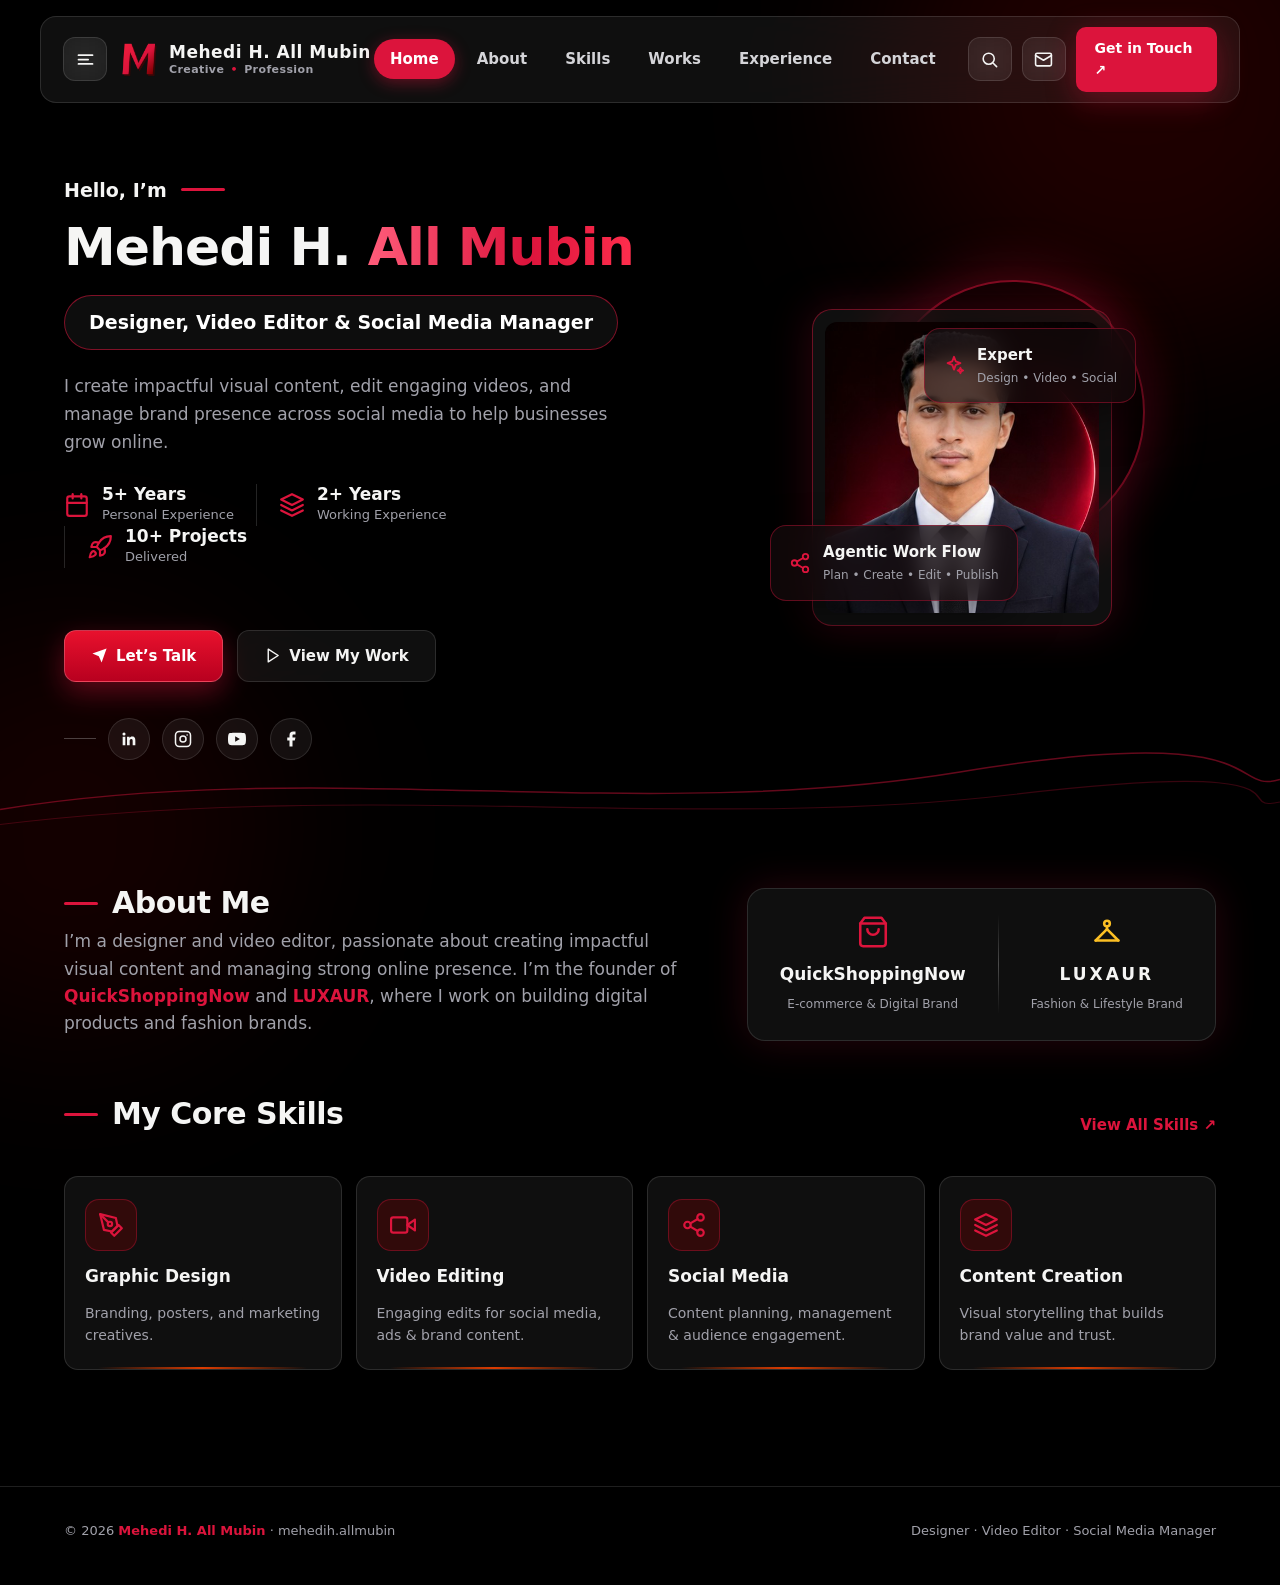
==== 01. index.html @ 3ed4ed06 "Admin dashboard Option A (liquid glass): sidebar, real stats, donut, quick actions, manage cards, ac" ====
<!DOCTYPE html>
<!-- 01. index.html - Mehedi H. All Mubin personal website: page structure.
     Styles: 02. styles.css | Reviews logic: 03. reviews.js | Social links: 05. social.js | Header: 06. header.js | Community links: 13. community.js | Brands: 14. brands.js | Blog: 15. blog.js | Texts: 16. texts.js | Docs: 04. README.md -->
<html lang="en">
<head>
<meta charset="UTF-8">
<meta name="viewport" content="width=device-width, initial-scale=1.0">
<title>Mehedi H. All Mubin — Designer, Video Editor &amp; Social Media Manager</title>
<meta name="description" content="Mehedi H. All Mubin — designer, video editor and social media manager. Founder of QuickShoppingNow and LUXAUR. Portfolio at the bottom of this page.">
<link rel="icon" type="image/png" href="m-logo.png">
<link rel="stylesheet" href="02. styles.css">
</head>
<body>
<div class="glow glow-a"></div>
<div class="glow glow-b"></div>
<!-- Header: hamburger menu, brand, search, mail, Get in Touch -->
<header>
  <div class="wrap head">
    <div class="head-left">
      <button id="menu-btn" class="icon-btn menu-btn" type="button" aria-label="Open menu" aria-expanded="false" aria-controls="nav-drawer"><svg class="menu-ic" width="21" height="21" viewBox="0 0 24 24" fill="none" stroke="currentColor" stroke-width="2" stroke-linecap="round" aria-hidden="true"><line x1="4" y1="7" x2="20" y2="7"/><line x1="4" y1="12" x2="15" y2="12"/><line x1="4" y1="17" x2="20" y2="17"/></svg><svg class="close-ic" width="21" height="21" viewBox="0 0 24 24" fill="none" stroke="currentColor" stroke-width="2" stroke-linecap="round" aria-hidden="true"><line x1="18" y1="6" x2="6" y2="18"/><line x1="6" y1="6" x2="18" y2="18"/></svg></button>
      <a class="brand" href="index.html"><img class="mark" src="m-logo.png" alt="M"><span class="brand-text"><span class="brand-name">Mehedi H. All Mubin</span><span class="brand-sub">Creative <i>&bull;</i> Profession</span></span></a>
    </div>
    <nav class="links" aria-label="Sections">
      <a href="index.html" class="active">Home</a>
      <a href="#about">About</a>
      <a href="#skills">Skills</a>
      <a href="portfolio.html">Works</a>
      <a href="work.html">Experience</a>
      <a href="contact.html">Contact</a>
    </nav>
    <div class="head-right">
      <button id="search-btn" class="icon-btn" type="button" aria-label="Search this site"><svg width="19" height="19" viewBox="0 0 24 24" fill="none" stroke="currentColor" stroke-width="2" stroke-linecap="round" stroke-linejoin="round" aria-hidden="true"><circle cx="11" cy="11" r="7"/><path d="M21 21l-4.3-4.3"/></svg></button>
      <a class="icon-btn" href="mailto:mehedih.allmubin@gmail.com" aria-label="Email me"><svg width="19" height="19" viewBox="0 0 24 24" fill="none" stroke="currentColor" stroke-width="2" stroke-linecap="round" stroke-linejoin="round" aria-hidden="true"><rect x="2" y="4" width="20" height="16" rx="2"/><path d="M22 7l-10 6L2 7"/></svg></a>
      <a class="btn btn-solid btn-sm" href="contact.html">Get in Touch &#8599;</a>
    </div>
  </div>
</header>
<!-- Navigation drawer (opens from the hamburger) -->
<div id="drawer-backdrop" class="drawer-backdrop" aria-hidden="true"></div>
<aside id="nav-drawer" class="drawer" aria-label="Site navigation" aria-hidden="true">
  <div class="drawer-head">
    <span class="drawer-title"><img class="mark" src="m-logo.png" alt="M">Menu</span>
    <button id="drawer-close" class="icon-btn" type="button" aria-label="Close menu">&times;</button>
  </div>
  <nav class="drawer-nav" aria-label="Pages">
    <a href="index.html"><span class="num">01</span>Home</a>
    <a href="work.html"><span class="num">02</span>Work</a>
    <a href="portfolio.html"><span class="num">03</span>Portfolio</a>
    <a href="reviews.html"><span class="num">04</span>Reviews</a>
    <a href="contact.html"><span class="num">05</span>Contact</a>
    <a href="blog.html"><span class="num">06</span>Blog</a>
  </nav>
  <div class="drawer-foot">
    <span>Write to me</span>
    <a href="mailto:mehedih.allmubin@gmail.com">mehedih.allmubin@gmail.com</a>
  </div>
</aside>
<!-- Search overlay (searches this site's own content) -->
<div id="search-overlay" class="search-overlay" aria-hidden="true">
  <div class="search-box" role="dialog" aria-modal="true" aria-label="Search this site">
    <div class="search-row">
      <svg width="19" height="19" viewBox="0 0 24 24" fill="none" stroke="currentColor" stroke-width="2" stroke-linecap="round" stroke-linejoin="round" aria-hidden="true"><circle cx="11" cy="11" r="7"/><path d="M21 21l-4.3-4.3"/></svg>
      <input id="search-input" type="search" placeholder="Search sections, services, projects…" aria-label="Search this site" autocomplete="off">
      <button id="search-close" class="icon-btn" type="button" aria-label="Close search">&times;</button>
    </div>
    <div id="search-results" class="search-results" role="listbox" aria-label="Search results"></div>
  </div>
</div>

<main id="top">
<!-- Hero: introduction, portrait, stats -->
  <div class="hero">
    <div class="wrap">
      <div class="hero-grid">
        <div class="hero-copy">
          <p class="greet"><span data-text-key="hero-eyebrow">Hello, I&rsquo;m</span><i class="greet-dash" aria-hidden="true"></i></p>
          <h1>Mehedi H. <span class="name-red">All Mubin</span></h1>
          <p class="role-ribbon"><span data-text-key="hero-roles">Designer, Video Editor &amp; Social Media Manager</span></p>
          <p class="hero-desc" data-text-key="hero-desc">I create impactful visual content, edit engaging videos, and manage brand presence across social media to help businesses grow online.</p>
          <div class="hero-stats">
            <div class="hero-stat"><svg width="26" height="26" viewBox="0 0 24 24" fill="none" stroke="currentColor" stroke-width="2" stroke-linecap="round" stroke-linejoin="round" aria-hidden="true"><rect x="3" y="4" width="18" height="18" rx="2"/><line x1="16" y1="2" x2="16" y2="6"/><line x1="8" y1="2" x2="8" y2="6"/><line x1="3" y1="10" x2="21" y2="10"/></svg><div><b>5+ Years</b><span>Personal Experience</span></div></div>
            <div class="hero-stat"><svg width="26" height="26" viewBox="0 0 24 24" fill="none" stroke="currentColor" stroke-width="2" stroke-linecap="round" stroke-linejoin="round" aria-hidden="true"><polygon points="12 2 2 7 12 12 22 7 12 2"/><polyline points="2 17 12 22 22 17"/><polyline points="2 12 12 17 22 12"/></svg><div><b>2+ Years</b><span>Working Experience</span></div></div>
            <div class="hero-stat"><svg width="26" height="26" viewBox="0 0 24 24" fill="none" stroke="currentColor" stroke-width="2" stroke-linecap="round" stroke-linejoin="round" aria-hidden="true"><path d="M4.5 16.5c-1.5 1.26-2 5-2 5s3.74-.5 5-2c.71-.84.7-2.13-.09-2.91a2.18 2.18 0 0 0-2.91-.09z"/><path d="M12 15l-3-3a22 22 0 0 1 2-3.95A12.88 12.88 0 0 1 22 2c0 2.72-.78 7.5-6 11a22.35 22.35 0 0 1-4 2z"/><path d="M9 12H4s.55-3.03 2-4c1.62-1.08 5 0 5 0"/><path d="M12 15v5s3.03-.55 4-2c1.08-1.62 0-5 0-5"/></svg><div><b>10+ Projects</b><span>Delivered</span></div></div>
          </div>
          <div class="cta-row">
            <a class="btn btn-red" href="contact.html"><svg width="17" height="17" viewBox="0 0 24 24" fill="currentColor" aria-hidden="true"><path d="M22 2 11 13"/><path d="M22 2 15 22l-4-9-9-4z"/></svg>Let&rsquo;s Talk</a>
            <a class="btn btn-glass" href="portfolio.html"><svg width="17" height="17" viewBox="0 0 24 24" fill="none" stroke="currentColor" stroke-width="2" stroke-linecap="round" stroke-linejoin="round" aria-hidden="true"><polygon points="6 3 20 12 6 21 6 3"/></svg>View My Work</a>
          </div>
          <div class="hero-social">
            <span class="hero-social-div" aria-hidden="true"></span>
            <a href="https://www.linkedin.com" aria-label="LinkedIn"><svg viewBox="0 0 24 24" fill="currentColor" aria-hidden="true"><path d="M20.45 20.45h-3.55v-5.57c0-1.33-.03-3.04-1.85-3.04-1.85 0-2.14 1.45-2.14 2.94v5.67H9.36V9h3.41v1.56h.05c.47-.9 1.63-1.85 3.36-1.85 3.6 0 4.27 2.37 4.27 5.46v6.28zM5.34 7.43a2.06 2.06 0 1 1 0-4.12 2.06 2.06 0 0 1 0 4.12zM7.12 20.45H3.56V9h3.56v11.45z"/></svg></a>
            <a href="https://www.instagram.com" aria-label="Instagram"><svg viewBox="0 0 24 24" fill="none" stroke="currentColor" stroke-width="2" stroke-linecap="round" stroke-linejoin="round" aria-hidden="true"><rect x="2" y="2" width="20" height="20" rx="5"/><circle cx="12" cy="12" r="4"/><line x1="17.5" y1="6.5" x2="17.51" y2="6.5"/></svg></a>
            <a href="https://www.youtube.com" aria-label="YouTube"><svg viewBox="0 0 24 24" fill="currentColor" aria-hidden="true"><path d="M23.5 6.19a3.02 3.02 0 0 0-2.12-2.14C19.5 3.55 12 3.55 12 3.55s-7.5 0-9.38.5A3.02 3.02 0 0 0 .5 6.19C0 8.07 0 12 0 12s0 3.93.5 5.81a3.02 3.02 0 0 0 2.12 2.14c1.88.5 9.38.5 9.38.5s7.5 0 9.38-.5a3.02 3.02 0 0 0 2.12-2.14C24 15.93 24 12 24 12s0-3.93-.5-5.81zM9.55 15.57V8.43L15.82 12l-6.27 3.57z"/></svg></a>
            <a href="https://www.facebook.com" aria-label="Facebook"><svg viewBox="0 0 24 24" fill="currentColor" aria-hidden="true"><path d="M18 2h-3a5 5 0 0 0-5 5v3H7v4h3v8h4v-8h3l1-4h-4V7a1 1 0 0 1 1-1h3z"/></svg></a>
          </div>
        </div>
        <div class="portrait-wrap">
          <span class="portrait-ring" aria-hidden="true"></span>
          <div class="portrait">
            <img src="mehedi-portrait.jpg" alt="Mehedi H. All Mubin" width="200" height="226">
          </div>
          <div class="float-card float-expert"><svg width="22" height="22" viewBox="0 0 24 24" fill="none" stroke="currentColor" stroke-width="2" stroke-linecap="round" stroke-linejoin="round" aria-hidden="true"><path d="M12 3l1.9 5.1L19 10l-5.1 1.9L12 17l-1.9-5.1L5 10l5.1-1.9L12 3z"/><path d="M19 15l.9 2.1L22 18l-2.1.9L19 21l-.9-2.1L16 18l2.1-.9L19 15z"/></svg><div><b>Expert</b><span>Design &bull; Video &bull; Social</span></div></div>
          <div class="float-card float-flow"><svg width="22" height="22" viewBox="0 0 24 24" fill="none" stroke="currentColor" stroke-width="2" stroke-linecap="round" stroke-linejoin="round" aria-hidden="true"><circle cx="18" cy="5" r="3"/><circle cx="6" cy="12" r="3"/><circle cx="18" cy="19" r="3"/><line x1="8.6" y1="13.5" x2="15.4" y2="17.5"/><line x1="15.4" y1="6.5" x2="8.6" y2="10.5"/></svg><div><b>Agentic Work Flow</b><span>Plan &bull; Create &bull; Edit &bull; Publish</span></div></div>
        </div>
      </div>
    </div>
    <svg class="hero-streaks" viewBox="0 0 1200 120" preserveAspectRatio="none" aria-hidden="true"><path d="M0 90 C 300 20, 600 110, 900 40 S 1150 70, 1200 50" fill="none" stroke="rgba(220,20,60,.45)" stroke-width="2"/><path d="M0 110 C 350 50, 650 120, 950 70 S 1150 95, 1200 80" fill="none" stroke="rgba(220,20,60,.25)" stroke-width="1.5"/></svg>
  </div>

<!-- About: introduction, brands, core skills -->
  <section id="about" aria-labelledby="about-h">
    <div class="wrap">
      <div class="about-grid">
        <div class="about-text">
          <h2 id="about-h"><i class="dash" aria-hidden="true"></i>About Me</h2>
          <p>I&rsquo;m a designer and video editor, passionate about creating impactful visual content and managing strong online presence. I&rsquo;m the founder of <b>QuickShoppingNow</b> and <b>LUXAUR</b>, where I work on building digital products and fashion brands.</p>
        </div>
        <div class="brand-card" aria-label="Brands I founded">
          <div class="brand-logo">
            <svg width="34" height="34" viewBox="0 0 24 24" fill="none" stroke="#DC143C" stroke-width="1.8" stroke-linecap="round" stroke-linejoin="round" aria-hidden="true"><path d="M6 2 3 6v14a2 2 0 0 0 2 2h14a2 2 0 0 0 2-2V6l-3-4z"/><path d="M3 6h18"/><path d="M16 10a4 4 0 0 1-8 0"/></svg>
            <span>QuickShoppingNow</span>
            <small>E-commerce &amp; Digital Brand</small>
          </div>
          <span class="brand-div" aria-hidden="true"></span>
          <div class="brand-logo">
            <svg width="34" height="34" viewBox="0 0 24 24" fill="none" stroke="#FBBF24" stroke-width="1.8" stroke-linecap="round" stroke-linejoin="round" aria-hidden="true"><circle cx="12" cy="6" r="2"/><path d="M12 8v2"/><path d="M12 10 4 18"/><path d="M12 10l8 8"/><path d="M4 18h16"/></svg>
            <span>LUXAUR</span>
            <small>Fashion &amp; Lifestyle Brand</small>
          </div>
        </div>
      </div>
      <div class="skills" id="skills">
        <div class="skills-head">
          <h2><i class="dash" aria-hidden="true"></i>My Core Skills</h2>
          <a class="view-all" href="work.html#services">View All Skills &#8599;</a>
        </div>
        <div class="skills-grid">
          <div class="skill"><span class="skill-icon"><svg width="26" height="26" viewBox="0 0 24 24" fill="none" stroke="currentColor" stroke-width="2" stroke-linecap="round" stroke-linejoin="round" aria-hidden="true"><path d="M12 19l7-7 3 3-7 7-3-3z"/><path d="M18 13l-1.5-7.5L2 2l3.5 14.5L13 18l5-5z"/><path d="M2 2l7.586 7.586"/><circle cx="11" cy="11" r="2"/></svg></span><h3>Graphic Design</h3><p>Branding, posters, and marketing creatives.</p></div>
          <div class="skill"><span class="skill-icon"><svg width="26" height="26" viewBox="0 0 24 24" fill="none" stroke="currentColor" stroke-width="2" stroke-linecap="round" stroke-linejoin="round" aria-hidden="true"><polygon points="23 7 16 12 23 17 23 7"/><rect x="1" y="5" width="15" height="14" rx="2"/></svg></span><h3>Video Editing</h3><p>Engaging edits for social media, ads &amp; brand content.</p></div>
          <div class="skill"><span class="skill-icon"><svg width="26" height="26" viewBox="0 0 24 24" fill="none" stroke="currentColor" stroke-width="2" stroke-linecap="round" stroke-linejoin="round" aria-hidden="true"><circle cx="18" cy="5" r="3"/><circle cx="6" cy="12" r="3"/><circle cx="18" cy="19" r="3"/><line x1="8.6" y1="13.5" x2="15.4" y2="17.5"/><line x1="15.4" y1="6.5" x2="8.6" y2="10.5"/></svg></span><h3>Social Media</h3><p>Content planning, management &amp; audience engagement.</p></div>
          <div class="skill"><span class="skill-icon"><svg width="26" height="26" viewBox="0 0 24 24" fill="none" stroke="currentColor" stroke-width="2" stroke-linecap="round" stroke-linejoin="round" aria-hidden="true"><polygon points="12 2 2 7 12 12 22 7 12 2"/><polyline points="2 17 12 22 22 17"/><polyline points="2 12 12 17 22 12"/></svg></span><h3>Content Creation</h3><p>Visual storytelling that builds brand value and trust.</p></div>
        </div>
      </div>
    </div>
  </section>

  </main>

<!-- Footer -->
<footer>
  <div class="wrap"><span>&copy; 2026 <b>Mehedi H. All Mubin</b> &middot; mehedih.allmubin</span><span>Designer &middot; Video Editor &middot; Social Media Manager</span></div>
</footer>
<!-- Reviews Admin: settings panel (discreet, opened from the footer Admin link) -->
<!-- 17. admin-dashboard.html — Admin dashboard (Option A, liquid glass).
     SOURCE OF TRUTH for the admin panel. Splice into all 6 page sources with
     apply-admin-dashboard.py (replaces the old admin-modal block
     up to the toast div). Then run 00. build.py.
     ALL form IDs below must stay exactly as-is — 03/05/13/14/15/16.js read them.
     Real data only: stats/donut/at-a-glance read localStorage counts;
     views/visitors + the analytics chart are honest empty states (static site
     tracks nothing); recent activity logs real admin opens to localStorage. -->
<div id="admin-modal" class="modal admin-dash-modal" role="dialog" aria-modal="true" aria-labelledby="admin-h" hidden>
  <div class="admin-dash">
    <aside class="admin-side">
      <div class="admin-side-brand">
        <img class="mark" src="m-logo.png" alt="M">
        <div class="admin-side-brand-txt"><b>Mehedi H. All Mubin</b><span>Admin Panel</span></div>
      </div>
      <nav class="admin-nav" aria-label="Admin sections">
        <button type="button" class="admin-nav-item active" data-admin-view="dashboard"><svg viewBox="0 0 24 24" width="18" height="18" fill="none" stroke="currentColor" stroke-width="2" stroke-linecap="round" stroke-linejoin="round"><path d="M3 10.5 12 3l9 7.5"/><path d="M5 9.5V21h14V9.5"/></svg><span>Dashboard</span></button>
        <button type="button" class="admin-nav-item" data-admin-view="blog"><svg viewBox="0 0 24 24" width="18" height="18" fill="none" stroke="currentColor" stroke-width="2" stroke-linecap="round" stroke-linejoin="round"><path d="M14 2H6a2 2 0 0 0-2 2v16a2 2 0 0 0 2 2h12a2 2 0 0 0 2-2V8z"/><path d="M14 2v6h6"/><path d="M9 13h6M9 17h6"/></svg><span>Blog Posts</span></button>
        <button type="button" class="admin-nav-item" data-admin-view="social"><svg viewBox="0 0 24 24" width="18" height="18" fill="none" stroke="currentColor" stroke-width="2" stroke-linecap="round" stroke-linejoin="round"><circle cx="18" cy="5" r="3"/><circle cx="6" cy="12" r="3"/><circle cx="18" cy="19" r="3"/><path d="M8.6 13.5l6.8 4M15.4 6.5l-6.8 4"/></svg><span>Social Links</span></button>
        <button type="button" class="admin-nav-item" data-admin-view="brands"><svg viewBox="0 0 24 24" width="18" height="18" fill="none" stroke="currentColor" stroke-width="2" stroke-linecap="round" stroke-linejoin="round"><path d="M20.6 13.4 12 22 2 12V2h10l8.6 8.6a2 2 0 0 1 0 2.8z"/><circle cx="7.5" cy="7.5" r="1.5"/></svg><span>Brands</span></button>
        <button type="button" class="admin-nav-item" data-admin-view="reviews"><svg viewBox="0 0 24 24" width="18" height="18" fill="none" stroke="currentColor" stroke-width="2" stroke-linecap="round" stroke-linejoin="round"><path d="m12 2 3.1 6.3 6.9 1-5 4.9 1.2 6.8L12 17.8 5.8 21l1.2-6.8-5-4.9 6.9-1z"/></svg><span>Reviews</span></button>
        <button type="button" class="admin-nav-item" data-admin-view="community"><svg viewBox="0 0 24 24" width="18" height="18" fill="none" stroke="currentColor" stroke-width="2" stroke-linecap="round" stroke-linejoin="round"><path d="M17 21v-2a4 4 0 0 0-4-4H5a4 4 0 0 0-4 4v2"/><circle cx="9" cy="7" r="4"/><path d="M23 21v-2a4 4 0 0 0-3-3.9"/><path d="M16 3.1a4 4 0 0 1 0 7.8"/></svg><span>Community Links</span></button>
        <button type="button" class="admin-nav-item" data-admin-view="texts"><svg viewBox="0 0 24 24" width="18" height="18" fill="none" stroke="currentColor" stroke-width="2" stroke-linecap="round" stroke-linejoin="round"><path d="M4 7V4h16v3"/><path d="M9 20h6"/><path d="M12 4v16"/></svg><span>Texts</span></button>
        <button type="button" class="admin-nav-item" data-admin-view="analytics"><svg viewBox="0 0 24 24" width="18" height="18" fill="none" stroke="currentColor" stroke-width="2" stroke-linecap="round" stroke-linejoin="round"><path d="M3 3v18h18"/><path d="M7 15v3M12 10v8M17 6v12"/></svg><span>Analytics</span></button>
        <button type="button" class="admin-nav-item" data-admin-view="settings"><svg viewBox="0 0 24 24" width="18" height="18" fill="none" stroke="currentColor" stroke-width="2" stroke-linecap="round" stroke-linejoin="round"><circle cx="12" cy="12" r="3"/><path d="M19.4 15a1.7 1.7 0 0 0 .3 1.9l.1.1a2 2 0 1 1-2.8 2.8l-.1-.1a1.7 1.7 0 0 0-1.9-.3 1.7 1.7 0 0 0-1 1.5V21a2 2 0 1 1-4 0v-.1a1.7 1.7 0 0 0-1-1.6 1.7 1.7 0 0 0-1.9.3l-.1.1a2 2 0 1 1-2.8-2.8l.1-.1a1.7 1.7 0 0 0 .3-1.9 1.7 1.7 0 0 0-1.5-1H3a2 2 0 1 1 0-4h.1a1.7 1.7 0 0 0 1.6-1 1.7 1.7 0 0 0-.3-1.9l-.1-.1a2 2 0 1 1 2.8-2.8l.1.1a1.7 1.7 0 0 0 1.9.3h.1a1.7 1.7 0 0 0 1-1.5V3a2 2 0 1 1 4 0v.1a1.7 1.7 0 0 0 1 1.5h.1a1.7 1.7 0 0 0 1.9-.3l.1-.1a2 2 0 1 1 2.8 2.8l-.1.1a1.7 1.7 0 0 0-.3 1.9v.1a1.7 1.7 0 0 0 1.5 1H21a2 2 0 1 1 0 4h-.1a1.7 1.7 0 0 0-1.5 1z"/></svg><span>Settings</span></button>
      </nav>
      <div class="admin-side-foot">
        <a class="admin-view-site" href="index.html">View Website <svg viewBox="0 0 24 24" width="15" height="15" fill="none" stroke="currentColor" stroke-width="2" stroke-linecap="round" stroke-linejoin="round"><path d="M18 13v6a2 2 0 0 1-2 2H5a2 2 0 0 1-2-2V8a2 2 0 0 1 2-2h6"/><path d="M15 3h6v6"/><path d="M10 14 21 3"/></svg></a>
        <button type="button" id="admin-logout" class="admin-logout"><svg viewBox="0 0 24 24" width="16" height="16" fill="none" stroke="currentColor" stroke-width="2" stroke-linecap="round" stroke-linejoin="round"><path d="M9 21H5a2 2 0 0 1-2-2V5a2 2 0 0 1 2-2h4"/><path d="m16 17 5-5-5-5"/><path d="M21 12H9"/></svg><span>Logout</span></button>
      </div>
    </aside>
    <div class="admin-main">
      <div class="admin-topbar">
        <h2 id="admin-h">Admin Panel <span class="admin-top-sep">|</span> <span class="admin-top-name">Mehedi H. All Mubin</span></h2>
        <div class="admin-top-actions">
          <button type="button" id="admin-bell" class="admin-icon-btn" aria-label="Notifications"><svg viewBox="0 0 24 24" width="19" height="19" fill="none" stroke="currentColor" stroke-width="2" stroke-linecap="round" stroke-linejoin="round"><path d="M18 8a6 6 0 0 0-12 0c0 7-3 9-3 9h18s-3-2-3-9"/><path d="M13.7 21a2 2 0 0 1-3.4 0"/></svg><span class="admin-bell-dot"></span></button>
          <span class="admin-avatar" aria-label="Mehedi H. All Mubin"><svg viewBox="0 0 24 24" width="19" height="19" fill="none" stroke="currentColor" stroke-width="2" stroke-linecap="round" stroke-linejoin="round"><path d="M20 21v-2a4 4 0 0 0-4-4H8a4 4 0 0 0-4 4v2"/><circle cx="12" cy="7" r="4"/></svg></span>
          <button id="admin-close" class="modal-close" type="button" aria-label="Close">&times;</button>
        </div>
      </div>
      <nav class="admin-tabs" aria-label="Admin sections">
        <button type="button" class="admin-tab active" data-admin-view="dashboard"><svg viewBox="0 0 24 24" width="17" height="17" fill="none" stroke="currentColor" stroke-width="2" stroke-linecap="round" stroke-linejoin="round"><path d="M3 10.5 12 3l9 7.5"/><path d="M5 9.5V21h14V9.5"/></svg><span>Dashboard</span></button>
        <button type="button" class="admin-tab" data-admin-view="blog"><svg viewBox="0 0 24 24" width="17" height="17" fill="none" stroke="currentColor" stroke-width="2" stroke-linecap="round" stroke-linejoin="round"><path d="M14 2H6a2 2 0 0 0-2 2v16a2 2 0 0 0 2 2h12a2 2 0 0 0 2-2V8z"/><path d="M14 2v6h6"/><path d="M9 13h6M9 17h6"/></svg><span>Posts</span></button>
        <button type="button" class="admin-tab" data-admin-view="social"><svg viewBox="0 0 24 24" width="17" height="17" fill="none" stroke="currentColor" stroke-width="2" stroke-linecap="round" stroke-linejoin="round"><circle cx="18" cy="5" r="3"/><circle cx="6" cy="12" r="3"/><circle cx="18" cy="19" r="3"/><path d="M8.6 13.5l6.8 4M15.4 6.5l-6.8 4"/></svg><span>Links</span></button>
        <button type="button" class="admin-tab" data-admin-view="brands"><svg viewBox="0 0 24 24" width="17" height="17" fill="none" stroke="currentColor" stroke-width="2" stroke-linecap="round" stroke-linejoin="round"><path d="M20.6 13.4 12 22 2 12V2h10l8.6 8.6a2 2 0 0 1 0 2.8z"/><circle cx="7.5" cy="7.5" r="1.5"/></svg><span>Brands</span></button>
        <button type="button" class="admin-tab" data-admin-view="reviews"><svg viewBox="0 0 24 24" width="17" height="17" fill="none" stroke="currentColor" stroke-width="2" stroke-linecap="round" stroke-linejoin="round"><path d="m12 2 3.1 6.3 6.9 1-5 4.9 1.2 6.8L12 17.8 5.8 21l1.2-6.8-5-4.9 6.9-1z"/></svg><span>Reviews</span></button>
        <button type="button" class="admin-tab admin-tab-more" id="admin-tab-more" aria-label="More sections"><svg viewBox="0 0 24 24" width="17" height="17" fill="currentColor"><circle cx="12" cy="5" r="1.8"/><circle cx="12" cy="12" r="1.8"/><circle cx="12" cy="19" r="1.8"/></svg></button>
        <div class="admin-more-menu" id="admin-more-menu" hidden>
          <button type="button" data-admin-view="community">Community Links</button>
          <button type="button" data-admin-view="texts">Texts</button>
          <button type="button" data-admin-view="analytics">Analytics</button>
          <button type="button" data-admin-view="settings">Settings</button>
        </div>
      </nav>

      <!-- ============ DASHBOARD VIEW ============ -->
      <section class="admin-view" data-view="dashboard">
        <div class="admin-stats">
          <div class="admin-stat"><span class="admin-stat-ic"><svg viewBox="0 0 24 24" width="20" height="20" fill="none" stroke="currentColor" stroke-width="2" stroke-linecap="round" stroke-linejoin="round"><path d="M1 12s4-8 11-8 11 8 11 8-4 8-11 8-11-8-11-8z"/><circle cx="12" cy="12" r="3"/></svg></span><div><span class="admin-stat-label">Total Views</span><b class="admin-stat-num" id="ds-views">0</b><span class="admin-stat-sub">&mdash;</span></div></div>
          <div class="admin-stat"><span class="admin-stat-ic"><svg viewBox="0 0 24 24" width="20" height="20" fill="none" stroke="currentColor" stroke-width="2" stroke-linecap="round" stroke-linejoin="round"><path d="M17 21v-2a4 4 0 0 0-4-4H5a4 4 0 0 0-4 4v2"/><circle cx="9" cy="7" r="4"/><path d="M23 21v-2a4 4 0 0 0-3-3.9"/><path d="M16 3.1a4 4 0 0 1 0 7.8"/></svg></span><div><span class="admin-stat-label">Unique Visitors</span><b class="admin-stat-num" id="ds-visitors">0</b><span class="admin-stat-sub">&mdash;</span></div></div>
          <div class="admin-stat"><span class="admin-stat-ic"><svg viewBox="0 0 24 24" width="20" height="20" fill="none" stroke="currentColor" stroke-width="2" stroke-linecap="round" stroke-linejoin="round"><path d="M14 2H6a2 2 0 0 0-2 2v16a2 2 0 0 0 2 2h12a2 2 0 0 0 2-2V8z"/><path d="M14 2v6h6"/><path d="M9 13h6M9 17h6"/></svg></span><div><span class="admin-stat-label">Blog Posts</span><b class="admin-stat-num" id="ds-posts">0</b><span class="admin-stat-sub">&mdash;</span></div></div>
          <div class="admin-stat"><span class="admin-stat-ic"><svg viewBox="0 0 24 24" width="20" height="20" fill="none" stroke="currentColor" stroke-width="2" stroke-linecap="round" stroke-linejoin="round"><circle cx="18" cy="5" r="3"/><circle cx="6" cy="12" r="3"/><circle cx="18" cy="19" r="3"/><path d="M8.6 13.5l6.8 4M15.4 6.5l-6.8 4"/></svg></span><div><span class="admin-stat-label">Social Platforms</span><b class="admin-stat-num" id="ds-social">26</b><span class="admin-stat-sub">&mdash;</span></div></div>
          <div class="admin-stat"><span class="admin-stat-ic"><svg viewBox="0 0 24 24" width="20" height="20" fill="none" stroke="currentColor" stroke-width="2" stroke-linecap="round" stroke-linejoin="round"><path d="M20.6 13.4 12 22 2 12V2h10l8.6 8.6a2 2 0 0 1 0 2.8z"/><circle cx="7.5" cy="7.5" r="1.5"/></svg></span><div><span class="admin-stat-label">Brands</span><b class="admin-stat-num" id="ds-brands">9</b><span class="admin-stat-sub">&mdash;</span></div></div>
          <div class="admin-stat"><span class="admin-stat-ic"><svg viewBox="0 0 24 24" width="20" height="20" fill="none" stroke="currentColor" stroke-width="2" stroke-linecap="round" stroke-linejoin="round"><path d="m12 2 3.1 6.3 6.9 1-5 4.9 1.2 6.8L12 17.8 5.8 21l1.2-6.8-5-4.9 6.9-1z"/></svg></span><div><span class="admin-stat-label">Reviews</span><b class="admin-stat-num" id="ds-reviews">0</b><span class="admin-stat-sub">&mdash;</span></div></div>
        </div>

        <div class="admin-trio">
          <div class="admin-panel admin-analytics">
            <div class="admin-panel-head"><h3><svg viewBox="0 0 24 24" width="18" height="18" fill="none" stroke="currentColor" stroke-width="2" stroke-linecap="round" stroke-linejoin="round"><path d="M3 3v18h18"/><path d="M7 15v3M12 10v8M17 6v12"/></svg> Analytics Overview</h3>
              <select id="ds-range" aria-label="Date range"><option value="30">Last 30 Days</option><option value="7">Last 7 Days</option><option value="90">Last 90 Days</option></select>
            </div>
            <div class="admin-empty-chart">
              <svg viewBox="0 0 24 24" width="34" height="34" fill="none" stroke="currentColor" stroke-width="1.5" stroke-linecap="round" stroke-linejoin="round"><path d="M3 3v18h18"/><path d="M7 15v3M12 10v8M17 6v12"/></svg>
              <b>No visitor data yet</b>
              <span>This site is static &mdash; it doesn&rsquo;t track visitors. Connect an analytics service to see visits here.</span>
            </div>
          </div>
          <div class="admin-panel admin-donut-panel">
            <div class="admin-panel-head"><h3><svg viewBox="0 0 24 24" width="18" height="18" fill="none" stroke="currentColor" stroke-width="2" stroke-linecap="round" stroke-linejoin="round"><path d="m12 2 10 5.5v9L12 22 2 16.5v-9z"/><path d="M12 22V12"/><path d="m2 7 10 5 10-5"/></svg> Content Distribution</h3></div>
            <div class="admin-donut-wrap">
              <div class="admin-donut" id="ds-donut"><span id="ds-donut-center">All<br>Content</span></div>
              <ul class="admin-donut-legend" id="ds-donut-legend"></ul>
            </div>
          </div>
          <div class="admin-panel admin-quick">
            <div class="admin-panel-head"><h3><svg viewBox="0 0 24 24" width="18" height="18" fill="none" stroke="currentColor" stroke-width="2" stroke-linecap="round" stroke-linejoin="round"><path d="M13 2 3 14h9l-1 8 10-12h-9l1-8z"/></svg> Quick Actions</h3></div>
            <div class="admin-quick-grid">
              <button type="button" class="admin-qa admin-qa-red" data-admin-view="blog" data-admin-focus="bp-title"><svg viewBox="0 0 24 24" width="16" height="16" fill="none" stroke="currentColor" stroke-width="2.4" stroke-linecap="round"><path d="M12 5v14M5 12h14"/></svg> New Post</button>
              <button type="button" class="admin-qa" data-admin-view="social"><svg viewBox="0 0 24 24" width="16" height="16" fill="none" stroke="currentColor" stroke-width="2" stroke-linecap="round" stroke-linejoin="round"><circle cx="18" cy="5" r="3"/><circle cx="6" cy="12" r="3"/><circle cx="18" cy="19" r="3"/><path d="M8.6 13.5l6.8 4M15.4 6.5l-6.8 4"/></svg> Manage Social</button>
              <button type="button" class="admin-qa" data-admin-view="brands"><svg viewBox="0 0 24 24" width="16" height="16" fill="none" stroke="currentColor" stroke-width="2" stroke-linecap="round" stroke-linejoin="round"><path d="M20.6 13.4 12 22 2 12V2h10l8.6 8.6a2 2 0 0 1 0 2.8z"/><circle cx="7.5" cy="7.5" r="1.5"/></svg> Manage Brands</button>
              <button type="button" class="admin-qa" data-admin-view="reviews"><svg viewBox="0 0 24 24" width="16" height="16" fill="none" stroke="currentColor" stroke-width="2" stroke-linecap="round" stroke-linejoin="round"><path d="m12 2 3.1 6.3 6.9 1-5 4.9 1.2 6.8L12 17.8 5.8 21l1.2-6.8-5-4.9 6.9-1z"/></svg> Manage Reviews</button>
              <button type="button" class="admin-qa" data-admin-view="community"><svg viewBox="0 0 24 24" width="16" height="16" fill="none" stroke="currentColor" stroke-width="2" stroke-linecap="round" stroke-linejoin="round"><path d="M17 21v-2a4 4 0 0 0-4-4H5a4 4 0 0 0-4 4v2"/><circle cx="9" cy="7" r="4"/><path d="M23 21v-2a4 4 0 0 0-3-3.9"/><path d="M16 3.1a4 4 0 0 1 0 7.8"/></svg> Manage Community</button>
              <button type="button" class="admin-qa" data-admin-view="texts"><svg viewBox="0 0 24 24" width="16" height="16" fill="none" stroke="currentColor" stroke-width="2" stroke-linecap="round" stroke-linejoin="round"><path d="M4 7V4h16v3"/><path d="M9 20h6"/><path d="M12 4v16"/></svg> Manage Texts</button>
            </div>
          </div>
        </div>

        <div class="admin-manage-grid">
          <div class="admin-panel admin-mcard">
            <div class="admin-mcard-head"><span class="admin-mcard-ic"><svg viewBox="0 0 24 24" width="18" height="18" fill="none" stroke="currentColor" stroke-width="2" stroke-linecap="round" stroke-linejoin="round"><path d="M14 2H6a2 2 0 0 0-2 2v16a2 2 0 0 0 2 2h12a2 2 0 0 0 2-2V8z"/><path d="M14 2v6h6"/><path d="M9 13h6M9 17h6"/></svg></span><h3>Blog Posts</h3></div>
            <p class="admin-mcard-sub" id="ds-mc-posts">No posts yet</p>
            <button type="button" class="admin-qa admin-qa-red admin-mcard-btn" data-admin-view="blog" data-admin-focus="bp-title">New Post</button>
          </div>
          <div class="admin-panel admin-mcard">
            <div class="admin-mcard-head"><span class="admin-mcard-ic"><svg viewBox="0 0 24 24" width="18" height="18" fill="none" stroke="currentColor" stroke-width="2" stroke-linecap="round" stroke-linejoin="round"><circle cx="18" cy="5" r="3"/><circle cx="6" cy="12" r="3"/><circle cx="18" cy="19" r="3"/><path d="M8.6 13.5l6.8 4M15.4 6.5l-6.8 4"/></svg></span><h3>Social Links</h3></div>
            <p class="admin-mcard-sub"><b id="ds-mc-social">26</b> platforms</p>
            <button type="button" class="admin-qa admin-mcard-btn" data-admin-view="social">Manage &rarr;</button>
          </div>
          <div class="admin-panel admin-mcard">
            <div class="admin-mcard-head"><span class="admin-mcard-ic"><svg viewBox="0 0 24 24" width="18" height="18" fill="none" stroke="currentColor" stroke-width="2" stroke-linecap="round" stroke-linejoin="round"><path d="M20.6 13.4 12 22 2 12V2h10l8.6 8.6a2 2 0 0 1 0 2.8z"/><circle cx="7.5" cy="7.5" r="1.5"/></svg></span><h3>Brands</h3></div>
            <p class="admin-mcard-sub"><span id="ds-mc-brands">9 brands</span></p>
            <button type="button" class="admin-qa admin-mcard-btn" data-admin-view="brands">Manage &rarr;</button>
          </div>
          <div class="admin-panel admin-mcard">
            <div class="admin-mcard-head"><span class="admin-mcard-ic"><svg viewBox="0 0 24 24" width="18" height="18" fill="none" stroke="currentColor" stroke-width="2" stroke-linecap="round" stroke-linejoin="round"><path d="m12 2 3.1 6.3 6.9 1-5 4.9 1.2 6.8L12 17.8 5.8 21l1.2-6.8-5-4.9 6.9-1z"/></svg></span><h3>Reviews</h3></div>
            <p class="admin-mcard-sub"><span id="ds-mc-reviews">No reviews yet</span></p>
            <button type="button" class="admin-qa admin-mcard-btn" data-admin-view="reviews">Manage &rarr;</button>
          </div>
          <div class="admin-panel admin-mcard">
            <div class="admin-mcard-head"><span class="admin-mcard-ic"><svg viewBox="0 0 24 24" width="18" height="18" fill="none" stroke="currentColor" stroke-width="2" stroke-linecap="round" stroke-linejoin="round"><path d="M17 21v-2a4 4 0 0 0-4-4H5a4 4 0 0 0-4 4v2"/><circle cx="9" cy="7" r="4"/><path d="M23 21v-2a4 4 0 0 0-3-3.9"/><path d="M16 3.1a4 4 0 0 1 0 7.8"/></svg></span><h3>Community Links</h3></div>
            <p class="admin-mcard-sub"><span id="ds-mc-community">9 communities</span></p>
            <button type="button" class="admin-qa admin-mcard-btn" data-admin-view="community">Manage &rarr;</button>
          </div>
          <div class="admin-panel admin-mcard">
            <div class="admin-mcard-head"><span class="admin-mcard-ic"><svg viewBox="0 0 24 24" width="18" height="18" fill="none" stroke="currentColor" stroke-width="2" stroke-linecap="round" stroke-linejoin="round"><path d="M4 7V4h16v3"/><path d="M9 20h6"/><path d="M12 4v16"/></svg></span><h3>Texts</h3></div>
            <p class="admin-mcard-sub"><span id="ds-mc-texts">29 texts</span></p>
            <button type="button" class="admin-qa admin-mcard-btn" data-admin-view="texts">Manage &rarr;</button>
          </div>
        </div>

        <div class="admin-bottom">
          <div class="admin-panel admin-activity">
            <div class="admin-panel-head"><h3><svg viewBox="0 0 24 24" width="18" height="18" fill="none" stroke="currentColor" stroke-width="2" stroke-linecap="round" stroke-linejoin="round"><path d="M22 12h-4l-3 9L9 3l-3 9H2"/></svg> Recent Activity</h3><button type="button" class="admin-link-btn" data-admin-view="dashboard">All Activity &rsaquo;</button></div>
            <ul class="admin-activity-list" id="ds-activity"></ul>
          </div>
          <div class="admin-panel admin-glance">
            <div class="admin-panel-head"><h3><svg viewBox="0 0 24 24" width="18" height="18" fill="none" stroke="currentColor" stroke-width="2" stroke-linecap="round" stroke-linejoin="round"><circle cx="12" cy="12" r="10"/><path d="M12 6v6l4 2"/></svg> At a Glance</h3></div>
            <div class="admin-glance-grid">
              <div class="admin-glance-row"><span><svg viewBox="0 0 24 24" width="16" height="16" fill="none" stroke="currentColor" stroke-width="2" stroke-linecap="round" stroke-linejoin="round"><path d="M14 2H6a2 2 0 0 0-2 2v16a2 2 0 0 0 2 2h12a2 2 0 0 0 2-2V8z"/><path d="M14 2v6h6"/></svg> Blog Posts</span><b id="ds-ag-posts">0</b></div>
              <div class="admin-glance-row"><span><svg viewBox="0 0 24 24" width="16" height="16" fill="none" stroke="currentColor" stroke-width="2" stroke-linecap="round" stroke-linejoin="round"><circle cx="18" cy="5" r="3"/><circle cx="6" cy="12" r="3"/><circle cx="18" cy="19" r="3"/><path d="M8.6 13.5l6.8 4M15.4 6.5l-6.8 4"/></svg> Social Platforms</span><b id="ds-ag-social">26</b></div>
              <div class="admin-glance-row"><span><svg viewBox="0 0 24 24" width="16" height="16" fill="none" stroke="currentColor" stroke-width="2" stroke-linecap="round" stroke-linejoin="round"><path d="M20.6 13.4 12 22 2 12V2h10l8.6 8.6a2 2 0 0 1 0 2.8z"/><circle cx="7.5" cy="7.5" r="1.5"/></svg> Brands</span><b id="ds-ag-brands">9</b></div>
              <div class="admin-glance-row"><span><svg viewBox="0 0 24 24" width="16" height="16" fill="none" stroke="currentColor" stroke-width="2" stroke-linecap="round" stroke-linejoin="round"><path d="m12 2 3.1 6.3 6.9 1-5 4.9 1.2 6.8L12 17.8 5.8 21l1.2-6.8-5-4.9 6.9-1z"/></svg> Reviews</span><b id="ds-ag-reviews">0</b></div>
              <div class="admin-glance-row"><span><svg viewBox="0 0 24 24" width="16" height="16" fill="none" stroke="currentColor" stroke-width="2" stroke-linecap="round" stroke-linejoin="round"><path d="M17 21v-2a4 4 0 0 0-4-4H5a4 4 0 0 0-4 4v2"/><circle cx="9" cy="7" r="4"/><path d="M23 21v-2a4 4 0 0 0-3-3.9"/><path d="M16 3.1a4 4 0 0 1 0 7.8"/></svg> Community Links</span><b id="ds-ag-community">9</b></div>
              <div class="admin-glance-row"><span><svg viewBox="0 0 24 24" width="16" height="16" fill="none" stroke="currentColor" stroke-width="2" stroke-linecap="round" stroke-linejoin="round"><path d="M4 7V4h16v3"/><path d="M9 20h6"/><path d="M12 4v16"/></svg> Texts</span><b id="ds-ag-texts">29</b></div>
            </div>
          </div>
        </div>
      </section>

      <!-- ============ BLOG POSTS VIEW ============ -->
      <section class="admin-view" data-view="blog" hidden>
        <div class="admin-panel admin-form-panel">
          <div class="admin-panel-head"><h3>Blog posts</h3></div>
          <p class="hint">Shudhu asol post likhben — fake post kokhono na. Post ekhane likhle Blog page-e dekhabe (ei device-e).</p>
          <label for="bp-title">Post title</label>
          <input id="bp-title" type="text" placeholder="Post title" maxlength="120">
          <label for="bp-text">Post text</label>
          <textarea id="bp-text" rows="5" placeholder="Write your post here..." maxlength="5000"></textarea>
          <div style="margin-top:12px"><button id="bp-add" class="btn btn-solid btn-sm" type="button">Add post</button> <button id="bp-cancel" class="btn btn-ghost btn-sm" type="button" hidden>Cancel edit</button></div>
          <div id="bp-list" class="admin-list"></div>
        </div>
      </section>

      <!-- ============ SOCIAL LINKS VIEW ============ -->
      <section class="admin-view" data-view="social" hidden>
        <div class="admin-panel admin-form-panel">
          <div class="admin-panel-head"><h3>Social links</h3></div>
          <p class="hint">Prottek platform-er profile link paste korun — khali thakle Connect button platform-er site-e jabe. Link gula ei device-ei save thakbe.</p>
          <div class="social-admin-list">
            <div class="social-admin-row"><label for="sl-facebook">Facebook</label><input id="sl-facebook" type="url" placeholder="https://www.facebook.com/yourprofile"></div>
            <div class="social-admin-row"><label for="sl-instagram">Instagram</label><input id="sl-instagram" type="url" placeholder="https://www.instagram.com/yourprofile"></div>
            <div class="social-admin-row"><label for="sl-youtube">YouTube</label><input id="sl-youtube" type="url" placeholder="https://www.youtube.com/@yourchannel"></div>
            <div class="social-admin-row"><label for="sl-linkedin">LinkedIn</label><input id="sl-linkedin" type="url" placeholder="https://www.linkedin.com/in/yourprofile"></div>
            <div class="social-admin-row"><label for="sl-tiktok">TikTok</label><input id="sl-tiktok" type="url" placeholder="https://www.tiktok.com/@yourprofile"></div>
            <div class="social-admin-row"><label for="sl-pinterest">Pinterest</label><input id="sl-pinterest" type="url" placeholder="https://www.pinterest.com/yourprofile"></div>
            <div class="social-admin-row"><label for="sl-rumble">Rumble</label><input id="sl-rumble" type="url" placeholder="https://rumble.com/c/yourchannel"></div>
            <div class="social-admin-row"><label for="sl-threads">Threads</label><input id="sl-threads" type="url" placeholder="https://www.threads.net/@yourprofile"></div>
            <div class="social-admin-row"><label for="sl-x">X</label><input id="sl-x" type="url" placeholder="https://x.com/yourprofile"></div>
            <div class="social-admin-row"><label for="sl-telegram">Telegram</label><input id="sl-telegram" type="url" placeholder="https://t.me/yourname"></div>
            <div class="social-admin-row"><label for="sl-vimeo">Vimeo</label><input id="sl-vimeo" type="url" placeholder="https://vimeo.com/yourprofile"></div>
            <div class="social-admin-row"><label for="sl-snapchat">Snapchat</label><input id="sl-snapchat" type="url" placeholder="https://www.snapchat.com/add/yourname"></div>
            <div class="social-admin-row"><label for="sl-reddit">Reddit</label><input id="sl-reddit" type="url" placeholder="https://www.reddit.com/user/yourname"></div>
            <div class="social-admin-row"><label for="sl-tumblr">Tumblr</label><input id="sl-tumblr" type="url" placeholder="https://yourname.tumblr.com"></div>
            <div class="social-admin-row"><label for="sl-discord">Discord</label><input id="sl-discord" type="url" placeholder="https://discord.com/users/yourid"></div>
            <div class="social-admin-row"><label for="sl-whatsapp">WhatsApp</label><input id="sl-whatsapp" type="url" placeholder="https://wa.me/your-number"></div>
            <div class="social-admin-row"><label for="sl-behance">Behance</label><input id="sl-behance" type="url" placeholder="https://www.behance.net/yourprofile"></div>
            <div class="social-admin-row"><label for="sl-dribbble">Dribbble</label><input id="sl-dribbble" type="url" placeholder="https://dribbble.com/yourprofile"></div>
            <div class="social-admin-row"><label for="sl-adobe-stock">Adobe Stock</label><input id="sl-adobe-stock" type="url" placeholder="https://stock.adobe.com/contributor/yourprofile"></div>
            <div class="social-admin-row"><label for="sl-shutterstock">Shutterstock</label><input id="sl-shutterstock" type="url" placeholder="https://www.shutterstock.com/g/yourprofile"></div>
            <div class="social-admin-row"><label for="sl-istock">iStock</label><input id="sl-istock" type="url" placeholder="https://www.istockphoto.com/portfolio/yourprofile"></div>
            <div class="social-admin-row"><label for="sl-alamy">Alamy</label><input id="sl-alamy" type="url" placeholder="https://www.alamy.com/portfolio/yourprofile"></div>
            <div class="social-admin-row"><label for="sl-depositphotos">Depositphotos</label><input id="sl-depositphotos" type="url" placeholder="https://depositphotos.com/yourprofile"></div>
            <div class="social-admin-row"><label for="sl-dreamstime">Dreamstime</label><input id="sl-dreamstime" type="url" placeholder="https://www.dreamstime.com/yourprofile"></div>
            <div class="social-admin-row"><label for="sl-123rf">123RF</label><input id="sl-123rf" type="url" placeholder="https://www.123rf.com/profile_yourprofile"></div>
            <div class="social-admin-row"><label for="sl-freepik">Freepik (now Magnific)</label><input id="sl-freepik" type="url" placeholder="https://www.freepik.com/author/yourprofile"></div>
          </div>
          <div style="margin-top:14px"><button id="social-save" class="btn btn-solid btn-sm" type="button">Save social links</button></div>
          <p id="social-saved" class="saved-msg" hidden>Saved — social links updated.</p>
        </div>
      </section>

      <!-- ============ BRANDS VIEW ============ -->
      <section class="admin-view" data-view="brands" hidden>
        <div class="admin-panel admin-form-panel">
          <div class="admin-panel-head"><h3>Brands</h3></div>
          <p class="hint">Shudhu asol brand — fake brand kokhono na. Brand add/edit/remove korle Brands page-e dekhabe (ei device-e).</p>
          <label for="br-name">Brand name</label>
          <input id="br-name" type="text" placeholder="Brand name" maxlength="60">
          <label for="br-role">Your role</label>
          <input id="br-role" type="text" placeholder="e.g. Founder" maxlength="80">
          <label for="br-line">One line about it</label>
          <input id="br-line" type="text" placeholder="e.g. My own shoe brand." maxlength="140">
          <div style="margin-top:12px"><button id="br-add" class="btn btn-solid btn-sm" type="button">Add brand</button> <button id="br-cancel" class="btn btn-ghost btn-sm" type="button" hidden>Cancel edit</button></div>
          <div id="br-list" class="admin-list"></div>
        </div>
      </section>

      <!-- ============ REVIEWS VIEW ============ -->
      <section class="admin-view" data-view="reviews" hidden>
        <div class="admin-panel admin-form-panel">
          <div class="admin-panel-head"><h3>Reviews</h3></div>
          <div class="admin-note"><b>Changes save on this device only.</b> Visitors won&rsquo;t see them until Rio publishes them live — ask Rio in the Personal Website chat. Anyone can open Admin on their own device, but their changes stay on their device and never touch yours or the live site.</div>
          <label for="admin-link">Google review link</label>
          <input id="admin-link" type="url" placeholder="https://g.page/r/.../review">
          <p class="hint">Google Business Profile &rarr; &ldquo;Ask for reviews&rdquo; theke link ta nin.</p>
          <label for="admin-widget">Review widget embed code</label>
          <textarea id="admin-widget" rows="4" placeholder="Elfsight / EmbedSocial theke embed code paste korun"></textarea>
          <p class="hint">Code paste korlei Reviews section e Google review dekhabe; notun review aslei auto update hobe. Free: Elfsight 200 views/month, EmbedSocial 500 views/month.</p>
          <h4>Add a real review (manual)</h4>
          <p class="hint">Shudhu asol review add korben — fake review kokhono na.</p>
          <div class="form-row">
            <input id="mr-name" type="text" placeholder="Reviewer name" maxlength="60">
            <select id="mr-stars" aria-label="Stars">
              <option value="5">5 stars</option><option value="4">4 stars</option><option value="3">3 stars</option><option value="2">2 stars</option><option value="1">1 star</option>
            </select>
          </div>
          <label for="mr-text">Review text</label>
          <textarea id="mr-text" rows="3" placeholder="What did they say?" maxlength="500"></textarea>
          <div style="margin-top:12px"><button id="mr-add" class="btn btn-ghost btn-sm" type="button">Add review</button></div>
          <div id="mr-list"></div>
          <div style="margin-top:22px"><button id="admin-save" class="btn btn-solid btn-sm" type="button">Save settings</button></div>
          <p id="admin-saved" class="saved-msg" hidden>Saved — reviews updated.</p>
        </div>
      </section>

      <!-- ============ COMMUNITY LINKS VIEW ============ -->
      <section class="admin-view" data-view="community" hidden>
        <div class="admin-panel admin-form-panel">
          <div class="admin-panel-head"><h3>Community links</h3></div>
          <p class="hint">Prottek community-r invite/join link paste korun — khali thakle Join button platform-er site-e jabe. Link gula ei device-ei save thakbe.</p>
          <div class="social-admin-list">
            <div class="social-admin-row"><label for="cl-discord">Discord</label><input id="cl-discord" type="url" placeholder="https://discord.gg/your-invite"></div>
            <div class="social-admin-row"><label for="cl-whatsapp">WhatsApp Group</label><input id="cl-whatsapp" type="url" placeholder="https://chat.whatsapp.com/your-invite"></div>
            <div class="social-admin-row"><label for="cl-telegram">Telegram</label><input id="cl-telegram" type="url" placeholder="https://t.me/your-group"></div>
            <div class="social-admin-row"><label for="cl-facebook">Facebook Group</label><input id="cl-facebook" type="url" placeholder="https://www.facebook.com/groups/your-group"></div>
            <div class="social-admin-row"><label for="cl-youtube">YouTube</label><input id="cl-youtube" type="url" placeholder="https://www.youtube.com/@yourchannel"></div>
            <div class="social-admin-row"><label for="cl-reddit">Reddit</label><input id="cl-reddit" type="url" placeholder="https://www.reddit.com/r/yoursubreddit"></div>
            <div class="social-admin-row"><label for="cl-instagram">Instagram</label><input id="cl-instagram" type="url" placeholder="https://www.instagram.com/yourprofile"></div>
            <div class="social-admin-row"><label for="cl-x">X</label><input id="cl-x" type="url" placeholder="https://x.com/i/communities/yourcommunity"></div>
            <div class="social-admin-row"><label for="cl-linkedin">LinkedIn</label><input id="cl-linkedin" type="url" placeholder="https://www.linkedin.com/groups/your-group"></div>
          </div>
          <div style="margin-top:14px"><button id="community-save" class="btn btn-solid btn-sm" type="button">Save community links</button></div>
          <p id="community-saved" class="saved-msg" hidden>Saved — community links updated.</p>
        </div>
      </section>

      <!-- ============ TEXTS VIEW ============ -->
      <section class="admin-view" data-view="texts" hidden>
        <div class="admin-panel admin-form-panel">
          <div class="admin-panel-head"><h3>Texts</h3></div>
          <p class="hint">Hero, Services ar Experience-er lekha bodlan. Khali rakhle ager lekha thakbe.</p>
          <div id="tx-list"></div>
          <div style="margin-top:14px"><button id="tx-save" class="btn btn-solid btn-sm" type="button">Save texts</button> <button id="tx-reset" class="btn btn-ghost btn-sm" type="button">Reset all to original</button></div>
          <p id="tx-saved" class="saved-msg" hidden>Saved — texts updated.</p>
        </div>
      </section>

      <!-- ============ ANALYTICS VIEW ============ -->
      <section class="admin-view" data-view="analytics" hidden>
        <div class="admin-panel admin-form-panel">
          <div class="admin-panel-head"><h3>Analytics</h3></div>
          <div class="admin-empty-chart admin-empty-chart-tall">
            <svg viewBox="0 0 24 24" width="34" height="34" fill="none" stroke="currentColor" stroke-width="1.5" stroke-linecap="round" stroke-linejoin="round"><path d="M3 3v18h18"/><path d="M7 15v3M12 10v8M17 6v12"/></svg>
            <b>No visitor data yet</b>
            <span>This site is static &mdash; it doesn&rsquo;t track visitors. Connect an analytics service (for example Google Analytics or Cloudflare Web Analytics) to see visits here.</span>
          </div>
        </div>
      </section>

      <!-- ============ SETTINGS VIEW ============ -->
      <section class="admin-view" data-view="settings" hidden>
        <div class="admin-panel admin-form-panel">
          <div class="admin-panel-head"><h3>Settings</h3></div>
          <div class="admin-note"><b>Changes save on this device only.</b> Visitors won&rsquo;t see them until Rio publishes them live — ask Rio in the Personal Website chat. Anyone can open Admin on their own device, but their changes stay on their device and never touch yours or the live site.</div>
          <p class="hint">Admin panel opens only from the <b>#admin</b> link — there is no Admin button on the public site. Bookmark <b>https://mehedihallmubin.github.io/#admin</b>. No password is needed.</p>
          <h4>Clear saved admin data</h4>
          <p class="hint">Removes every change saved on this device (blog posts, reviews, links, brands, texts) and restores the original content.</p>
          <div style="margin-top:12px"><button id="admin-clear-data" class="btn btn-ghost btn-sm" type="button">Clear all saved admin data</button></div>
          <p id="admin-cleared" class="saved-msg" hidden>Cleared — original content restored. Reload the page to see it.</p>
        </div>
      </section>
    </div>
  </div>
</div>
<div id="toast" class="toast" role="status" hidden></div>
<script src="03. reviews.js"></script>
<script src="05. social.js"></script>
<script src="14. brands.js"></script>
<script src="15. blog.js"></script>
<script src="16. texts.js"></script>
<script src="06. header.js"></script>
<script src="13. community.js"></script>
</body>
</html>
---- 02. styles.css ----
/* 02. styles.css - Mehedi H. All Mubin personal website: design system.
   Red glass interim design (Nov 2026). Vantablack background, blood red
   glow, crimson highlight, glass cards with 16px backdrop blur.
   Design tokens live in :root.
   Sections: base, header, hero, portrait, sections, timeline, cards,
   contact, connect, reviews, toast, admin, responsive. */
  :root{
    --bg:#000000; --blood:#8B0000; --crimson:#DC143C;
    --glass:rgba(255,255,255,.06); --glass-border:rgba(255,255,255,.12);
    --text:#F5F5F4; --muted:#A1A1AA; --muted2:#D4D4D8;
    --crimson-soft:rgba(220,20,60,.35); --blood-soft:rgba(139,0,0,.25);
    --amber:#FBBF24; --green:#22C55E;
    --radius:18px;
  }
  *{box-sizing:border-box;margin:0;padding:0}
  html{scroll-behavior:smooth}
  body{background:var(--bg);color:var(--text);
    font-family:'Space Grotesk','Archivo',system-ui,-apple-system,'Segoe UI',sans-serif;
    font-size:16px;line-height:1.6;overflow-x:hidden}
  ::selection{background:var(--crimson);color:#fff}
  a{color:var(--crimson)}
  a:focus-visible,button:focus-visible,input:focus-visible{outline:3px solid var(--crimson);outline-offset:2px}
  .wrap{position:relative;z-index:1;max-width:1080px;margin:0 auto;padding:0 24px}
  .crimson{color:var(--crimson)}
  .label{font-size:12px;font-weight:700;letter-spacing:2.5px;text-transform:uppercase;color:var(--crimson)}
  .label::before{content:"";display:inline-block;width:28px;height:2px;background:var(--blood);vertical-align:middle;margin-right:10px}
  h2{font-size:clamp(28px,4vw,30px);letter-spacing:-.5px;line-height:1.15;font-weight:700;margin:10px 0 8px}
  .sec-sub{color:var(--muted);max-width:640px;font-size:17px;margin-bottom:26px}
  .rule{height:1px;background:linear-gradient(90deg,var(--blood),transparent);border:0;margin:8px 0 26px}
  .glow{position:fixed;border-radius:50%;filter:blur(90px);pointer-events:none;z-index:0}
  .glow-a{width:520px;height:520px;top:-180px;right:-120px;background:rgba(139,0,0,.22)}
  .glow-b{width:420px;height:420px;bottom:-140px;left:-140px;background:rgba(139,0,0,.14)}

  /* Header */
  header{position:sticky;top:16px;z-index:20}
  .head{display:flex;align-items:center;justify-content:space-between;gap:16px;min-height:60px;
    background:var(--glass);border:1px solid var(--glass-border);border-radius:16px;
    backdrop-filter:blur(16px);-webkit-backdrop-filter:blur(16px);padding:10px 22px}
  .brand{display:flex;align-items:center;gap:10px;text-decoration:none;color:var(--text);font-weight:700;font-size:18px;letter-spacing:.5px}
  .brand .mark{width:38px;height:38px;object-fit:contain;display:block;flex:none}
  .brand small{color:var(--crimson)}
  .brand-text{display:flex;flex-direction:column;align-items:flex-start;line-height:1.25;min-width:0}
  .brand-name{font-size:17px;font-weight:700;color:var(--text);white-space:nowrap}
  .brand-sub{font-size:11px;font-weight:600;color:var(--muted);letter-spacing:.4px;white-space:nowrap}
  .brand-sub i{color:var(--crimson);font-style:normal;margin:0 2px}
  /* Inline nav (home page): sections + pages, Home is the active red pill. */
  .links{display:flex;align-items:center;gap:6px}
  .links a{color:var(--muted2);text-decoration:none;font-weight:600;font-size:15px;padding:8px 16px;border-radius:999px;transition:color .2s,background .2s;white-space:nowrap}
  .links a:hover{color:var(--text)}
  .links a.active{color:#fff;background:var(--crimson);box-shadow:0 4px 16px rgba(220,20,60,.4)}
  /* Contact page (dashboard layout) */
  .contact-hero{display:flex;gap:48px;align-items:center;padding:28px 0 8px}
  /* Contact page: tighter spacing (no big empty gaps between sections). */
  .contact-page section{padding:12px 0}
  .contact-page .panel{margin:12px 0}
  .contact-page footer{margin-top:32px}
  .contact-intro{flex:1 1 340px;min-width:0}
  .contact-eyebrow{display:flex;align-items:center;gap:14px;color:var(--muted2);font-size:13px;font-weight:800;letter-spacing:.22em;text-transform:uppercase;margin:0 0 18px}
  .contact-intro h1{font-size:clamp(38px,4.5vw,64px);line-height:1.05;margin:0 0 18px}
  .contact-intro p{color:var(--muted);font-size:17px;line-height:1.65;margin:0;max-width:480px}
  .contact-cards{flex:1 1 640px;display:grid;grid-template-columns:repeat(2,1fr);gap:16px;min-width:0}
  .contact-card{display:flex;flex-direction:column;gap:14px;background:var(--glass);border:1px solid var(--glass-border);border-radius:18px;padding:22px}
  .contact-icon{display:inline-flex;align-items:center;justify-content:center;width:52px;height:52px;border-radius:14px;background:rgba(255,255,255,.06);border:1px solid var(--glass-border)}
  .contact-card-text b{display:block;font-size:17px;color:var(--text)}
  .contact-card-text span{display:block;font-size:13px;color:var(--muted);margin-top:3px}
  .contact-btn{margin-top:auto;justify-content:center}
  .btn-wa{background:transparent;border:1px solid rgba(37,211,102,.6);color:#25D366}
  .btn-wa:hover{border-color:#25D366;background:rgba(37,211,102,.12)}
  .panel{background:var(--glass);border:1px solid var(--glass-border);border-radius:20px;padding:28px;margin:28px 0}
  .panel-head{display:flex;align-items:center;gap:18px;flex-wrap:wrap}
  .panel-head h2{display:flex;align-items:center;gap:12px;margin:0;font-size:24px;white-space:nowrap}
  .panel-div{width:1px;height:26px;background:rgba(255,255,255,.18)}
  .panel-head p{margin:0;color:var(--muted);font-size:15px}
  .brand-tiles{display:grid;gap:12px;margin-top:24px}
  .brand-tiles.cols-16{grid-template-columns:repeat(16,1fr)}
  .brand-tiles.cols-8{grid-template-columns:repeat(8,1fr)}
  .brand-tiles.cols-9{grid-template-columns:repeat(9,1fr)}
  .brand-tiles.two{grid-template-columns:repeat(2,1fr)}
  .brand-tile{display:flex;flex-direction:column;align-items:center;gap:10px;background:rgba(255,255,255,.04);border:1px solid var(--glass-border);border-radius:14px;padding:18px 8px 14px;text-decoration:none;color:var(--text);text-align:center;transition:transform .2s,border-color .2s}
  .brand-tile:hover{transform:translateY(-3px);border-color:var(--crimson-soft)}
  .brand-tile>span:nth-child(2){font-weight:600;font-size:13px;line-height:1.3}
  .brand-tile small{color:var(--muted);font-size:12px;margin-top:-6px;line-height:1.3}
  .brand-tile.wide{flex-direction:row;justify-content:flex-start;gap:14px;padding:18px 20px;text-align:left}
  .brand-tile.wide>span:nth-child(2){font-size:16px}
  .brand-tile.wide small{margin-top:2px}
  .bl{display:inline-flex;align-items:center;justify-content:center;width:52px;height:52px;border-radius:14px;color:#fff;font-weight:800;flex:none}
  .bl-fb{background:#1877F2;font-size:30px}
  .bl-ig{background:linear-gradient(45deg,#F58529,#DD2A7B,#8134AF,#515BD4)}
  .bl-yt{background:#FF0000}
  .bl-li{background:#0A66C2;font-size:24px;letter-spacing:-1px}
  .bl-tk{background:#000;border:1px solid rgba(255,255,255,.2)}
  .bl-pi{background:#E60023;font-size:28px}
  .bl-ru{background:#7AB648}
  .bl-th{background:#000;border:1px solid rgba(255,255,255,.25);font-size:26px}
  .bl-x{background:#000;border:1px solid rgba(255,255,255,.25)}
  .bl-tg{background:#229ED9}
  .bl-vi{background:#1AB7EA;font-size:28px}
  .bl-sc{background:#FFFC00}
  .bl-re{background:#FF4500}
  .bl-tu{background:#36465D;font-size:28px}
  .bl-di{background:#5865F2}
  .bl-wa{background:#25D366}
  .bl-be{background:#1769FF;font-size:22px}
  .bl-dr{background:#EA4C89}
  .bl-as{background:#2B2B2B;font-size:22px}
  .bl-sh{background:#EE2C24;font-size:26px}
  .bl-is{background:#000;border:1px solid rgba(255,255,255,.25);font-size:22px}
  .bl-al{background:#00B140;font-size:26px}
  .bl-dp{background:#000;border:1px solid rgba(255,255,255,.25)}
  .bl-dt{background:#8CC63F;font-size:26px}
  .bl-rf{background:#FFC107}
  .bl-fp{background:#1A73E8}
  .duo-panels{display:grid;grid-template-columns:1fr 2fr;gap:24px;align-items:start}
  .duo-panels .panel{margin:0}
  .head-left{display:flex;align-items:center;gap:14px;min-width:0}
  .head-right{display:flex;align-items:center;gap:10px}
  .icon-btn{display:inline-flex;align-items:center;justify-content:center;min-width:44px;min-height:44px;width:44px;height:44px;
    background:var(--glass);border:1px solid var(--glass-border);border-radius:12px;color:var(--text);cursor:pointer;text-decoration:none;
    backdrop-filter:blur(16px);-webkit-backdrop-filter:blur(16px);transition:border-color .2s,background .2s,color .2s;flex:none}
  .icon-btn:hover{border-color:var(--crimson-soft);background:rgba(139,0,0,.25);color:#fff}
  .menu-btn .close-ic{display:none}
  .menu-btn.open .menu-ic{display:none}
  .menu-btn.open .close-ic{display:block}
  .drawer-backdrop{position:fixed;inset:0;z-index:65;background:rgba(0,0,0,.6);backdrop-filter:blur(2px);-webkit-backdrop-filter:blur(2px);
    opacity:0;visibility:hidden;transition:opacity .3s ease,visibility 0s .3s}
  .drawer-backdrop.open{opacity:1;visibility:visible;transition:opacity .3s ease}
  .drawer{position:fixed;top:0;left:0;z-index:70;height:100vh;height:100dvh;width:min(320px,86vw);
    background:rgba(10,10,10,.97);border-right:1px solid var(--glass-border);
    backdrop-filter:blur(16px);-webkit-backdrop-filter:blur(16px);
    transform:translateX(-105%);visibility:hidden;transition:transform .3s ease,visibility 0s .3s;
    display:flex;flex-direction:column;padding:22px 20px 28px}
  .drawer.open{transform:none;visibility:visible;transition:transform .3s ease}
  .drawer-head{display:flex;align-items:center;justify-content:space-between;margin-bottom:18px}
  .drawer-title{display:flex;align-items:center;gap:10px;font-weight:700;font-size:18px}
  .drawer-title .mark{width:38px;height:38px;object-fit:contain;display:block;flex:none}
  .drawer-nav{display:flex;flex-direction:column;gap:4px}
  .drawer-nav a{display:flex;align-items:baseline;gap:14px;text-decoration:none;color:var(--text);font-weight:700;font-size:18px;
    padding:13px 14px;border-radius:12px;transition:background .2s ease}
  .drawer-nav a:hover{background:rgba(139,0,0,.18)}
  .drawer-nav .num{font-size:12px;font-weight:800;color:var(--crimson);letter-spacing:.08em}
  .drawer-foot{margin-top:auto;padding-top:20px;border-top:1px solid var(--glass-border);color:var(--muted);font-size:13px}
  .drawer-foot span{display:block;margin-bottom:4px}
  .drawer-foot a{color:var(--text);font-weight:700;text-decoration:none;word-break:break-all}
  .drawer-foot a:hover{color:var(--crimson)}
  .search-overlay{position:fixed;inset:0;z-index:70;background:rgba(0,0,0,.6);backdrop-filter:blur(4px);-webkit-backdrop-filter:blur(4px);
    display:flex;align-items:flex-start;justify-content:center;padding:96px 16px 16px;
    opacity:0;visibility:hidden;transition:opacity .25s ease,visibility 0s .25s}
  .search-overlay.open{opacity:1;visibility:visible;transition:opacity .25s ease}
  .search-box{width:100%;max-width:560px;background:#0A0A0A;border:1px solid var(--glass-border);border-radius:20px;
    box-shadow:0 30px 80px rgba(0,0,0,.6);padding:10px;transform:translateY(-8px);transition:transform .25s ease}
  .search-overlay.open .search-box{transform:none}
  .search-row{display:flex;align-items:center;gap:10px;padding:6px 8px}
  .search-row svg{flex:none;color:var(--muted)}
  .search-row input{flex:1;background:none;border:0;outline:0;color:var(--text);font:inherit;font-size:16px;min-width:0}
  .search-row input::placeholder{color:var(--muted)}
  .search-results{display:flex;flex-direction:column;gap:2px;max-height:50vh;overflow-y:auto}
  .search-result{display:flex;flex-direction:column;align-items:flex-start;gap:2px;width:100%;text-align:left;background:none;border:0;
    color:var(--text);font:inherit;padding:11px 12px;border-radius:12px;cursor:pointer}
  .search-result:hover,.search-result.active{background:rgba(139,0,0,.18)}
  .search-result .sr-title{font-weight:700;font-size:15px}
  .search-result .sr-sec{font-size:12px;font-weight:800;letter-spacing:.08em;text-transform:uppercase;color:var(--crimson)}
  .search-result .sr-snip{font-size:13px;color:var(--muted)}
  .search-empty{padding:16px 12px;color:var(--muted);font-size:14px}
  .btn{display:inline-flex;align-items:center;justify-content:center;gap:8px;min-height:48px;padding:13px 26px;border-radius:12px;font-weight:600;font-size:15px;text-decoration:none;cursor:pointer;border:1px solid transparent;transition:transform .2s ease,box-shadow .2s ease,background .2s ease}
  .btn-solid{background:var(--crimson);color:#fff;box-shadow:0 8px 30px rgba(220,20,60,.35)}
  .btn-solid:hover{transform:translateY(-2px);box-shadow:0 12px 36px rgba(220,20,60,.45)}
  .btn-glass{background:var(--glass);color:var(--text);border-color:var(--glass-border);backdrop-filter:blur(16px);-webkit-backdrop-filter:blur(16px)}
  .btn-glass:hover{background:rgba(139,0,0,.25)}
  .btn-sm{min-height:44px;padding:9px 18px;font-size:14px;border-radius:10px}
  .btn svg{flex:none}

  /* Hero (Option A) */
  .hero{position:relative;padding:88px 0 72px;overflow:hidden}
  .hero-grid{position:relative;z-index:1;display:grid;grid-template-columns:1.08fr .92fr;gap:48px;align-items:center}
  .greet{display:flex;align-items:center;gap:14px;font-size:19px;font-weight:600;color:var(--text);margin-bottom:14px}
  .greet-dash{width:44px;height:3px;background:var(--crimson);border-radius:2px;flex:none}
  h1{font-size:clamp(34px,4.8vw,52px);line-height:1.08;letter-spacing:-1px;font-weight:700;margin:0 0 20px}
  .role-ribbon{display:inline-block;background:rgba(255,255,255,.05);border:1px solid rgba(220,20,60,.55);color:#fff;
    font-size:clamp(14px,1.6vw,19px);font-weight:700;padding:11px 24px;margin-bottom:22px;border-radius:999px}
  .role-ribbon b{font-weight:700}
  .name-red{background:linear-gradient(90deg,#FF5C7A,#DC143C 60%,#FF2E4D);-webkit-background-clip:text;background-clip:text;color:transparent}
  .hero-desc{color:var(--muted);font-size:17px;max-width:560px;margin-bottom:28px;line-height:1.65}
  /* Hero stats: 3 numbers with icons, divided by thin lines. */
  .hero-stats{display:flex;align-items:stretch;margin-bottom:32px;flex-wrap:wrap}
  .hero-stat{display:flex;align-items:center;gap:12px;padding:0 22px;border-left:1px solid rgba(255,255,255,.14)}
  .hero-stat:first-child{padding-left:0;border-left:0}
  .hero-stat svg{color:var(--crimson);flex:none}
  .hero-stat b{display:block;font-size:17px;color:var(--text);line-height:1.25}
  .hero-stat span{display:block;font-size:13px;color:var(--muted)}
  /* Hero social icons: small circles after the CTAs. */
  .hero-social{display:flex;align-items:center;gap:12px;margin-top:26px}
  .hero-social-div{width:32px;height:1px;background:rgba(255,255,255,.25)}
  .hero-social a{display:inline-flex;align-items:center;justify-content:center;width:42px;height:42px;border-radius:50%;background:var(--glass);border:1px solid var(--glass-border);color:var(--text);text-decoration:none;transition:border-color .2s,background .2s}
  .hero-social a:hover{border-color:var(--crimson-soft);background:rgba(139,0,0,.25)}
  .hero-social svg{width:18px;height:18px}
  .exp-line{display:flex;align-items:center;gap:10px;color:var(--muted2);font-size:17px;margin-bottom:32px}
  .exp-line svg{color:var(--crimson);flex:none}
  .exp-line b{color:var(--text)}
  .cta-row{display:flex;gap:14px;flex-wrap:wrap}
  .btn-red{background:linear-gradient(180deg,#E8112D,#B8001F);color:#fff;border-color:rgba(255,255,255,.22);box-shadow:0 10px 28px rgba(220,20,60,.4)}
  .btn-red:hover{transform:translateY(-2px);box-shadow:0 14px 34px rgba(220,20,60,.5)}
  .portrait-wrap{position:relative;justify-self:center;width:100%;max-width:300px}
  .portrait-ring{position:absolute;width:88%;aspect-ratio:1;border:2px solid rgba(220,20,60,.55);border-radius:50%;
    top:-9%;right:-11%;box-shadow:0 0 60px rgba(220,20,60,.35);pointer-events:none}
  .portrait{position:relative;z-index:1;width:100%;background:var(--glass);border:1px solid rgba(220,20,60,.45);
    border-radius:20px;padding:12px;backdrop-filter:blur(16px);-webkit-backdrop-filter:blur(16px);
    box-shadow:0 0 44px rgba(220,20,60,.22),0 24px 60px rgba(0,0,0,.5)}
  .portrait img{display:block;width:100%;height:auto;border-radius:12px}
  /* Floating glass cards over the portrait (desktop only). */
  .float-card{position:absolute;z-index:2;display:flex;align-items:center;gap:12px;background:rgba(20,10,12,.72);border:1px solid rgba(220,20,60,.4);border-radius:16px;padding:14px 18px;backdrop-filter:blur(12px);-webkit-backdrop-filter:blur(12px);box-shadow:0 16px 40px rgba(0,0,0,.5)}
  .float-card svg{color:var(--crimson);flex:none}
  .float-card b{display:block;font-size:15px;color:var(--text)}
  .float-card span{display:block;font-size:12px;color:var(--muted);margin-top:2px}
  .float-expert{top:6%;right:-8%}
  .float-flow{bottom:8%;left:-14%}
  .hero-streaks{position:absolute;left:0;bottom:0;width:100%;height:90px;pointer-events:none;z-index:0}
  /* Sections */
  section{padding:44px 0;position:relative;scroll-margin-top:84px}
  .about-grid{display:grid;grid-template-columns:1.15fr .85fr;gap:48px;align-items:center}
  .about-text h2{display:flex;align-items:center;gap:14px}
  .about-text p{color:var(--muted);font-size:17px;margin-bottom:16px}
  .about-text p b{color:var(--crimson)}
  .dash{width:34px;height:3px;background:var(--crimson);border-radius:2px;flex:none}
  .brand-card{display:flex;align-items:center;justify-content:space-around;gap:8px;background:var(--glass);
    border:1px solid var(--glass-border);border-radius:18px;padding:26px 20px;
    backdrop-filter:blur(16px);-webkit-backdrop-filter:blur(16px);
    box-shadow:0 0 40px rgba(220,20,60,.18),0 20px 50px rgba(0,0,0,.45)}
  .brand-logo{display:flex;flex-direction:column;align-items:center;gap:12px;text-align:center}
  .brand-logo span{font-weight:700;font-size:17px;color:var(--text)}
  .brand-logo small{font-size:12px;color:var(--muted);font-weight:500;margin-top:-6px}
  .brand-logo:last-child span{letter-spacing:3px}
  .brand-div{width:1px;align-self:stretch;background:linear-gradient(180deg,transparent,rgba(255,255,255,.25),transparent)}
  .skills{margin-top:44px}
  .skills-head{display:flex;align-items:center;justify-content:space-between;gap:16px;margin-bottom:22px}
  .skills-head h2{margin:0}
  .view-all{color:var(--crimson);font-weight:700;font-size:15px;text-decoration:none;white-space:nowrap}
  .view-all:hover{text-decoration:underline}
  .skills h2{display:flex;align-items:center;gap:14px;margin-bottom:22px}
  .skills-grid{display:grid;grid-template-columns:repeat(4,1fr);gap:14px}
  .skill{position:relative;overflow:hidden;display:flex;flex-direction:column;align-items:flex-start;gap:12px;background:var(--glass);
    border:1px solid var(--glass-border);border-radius:14px;padding:22px 20px;
    transition:transform .2s ease,border-color .2s ease}
  .skill::after{content:"";position:absolute;left:12%;right:12%;bottom:0;height:2px;
    background:linear-gradient(90deg,transparent,rgba(220,60,.8),transparent);border-radius:2px}
  .skill:hover{transform:translateY(-3px);border-color:var(--crimson-soft)}
  .skill-icon{display:inline-flex;align-items:center;justify-content:center;width:52px;height:52px;border-radius:14px;background:rgba(139,0,0,.28);border:1px solid rgba(220,20,60,.35);color:var(--crimson)}
  .skill-icon svg{color:var(--crimson)}
  .skill h3{margin:0;font-size:17px;font-weight:700;color:var(--text)}
  .skill p{margin:0;color:var(--muted);font-size:14px;line-height:1.6}
  /* Timeline */
  .timeline{border-left:2px solid rgba(220,20,60,.4);margin-left:8px;padding-left:30px;display:grid;gap:0}
  .timeline>div{position:relative;padding-bottom:34px}
  .timeline>div:last-child{padding-bottom:0}
  .timeline>div::before{content:"";position:absolute;left:-37px;top:6px;width:12px;height:12px;border-radius:50%;background:var(--bg);border:2px solid var(--crimson)}
  .timeline>div.current::before{background:var(--crimson);border-color:var(--crimson);box-shadow:0 0 14px var(--crimson)}
  .timeline .when{font-size:13px;font-weight:800;color:var(--crimson);letter-spacing:.08em;text-transform:uppercase}
  .timeline .now{display:inline-block;background:var(--crimson);color:#fff;font-size:11px;font-weight:800;letter-spacing:.1em;text-transform:uppercase;padding:3px 9px;border-radius:999px;margin-left:8px;vertical-align:2px}
  .timeline h3{margin:6px 0 4px;font-size:20px;font-weight:800;line-height:1.25}
  .timeline p{margin:0;color:var(--muted);font-size:15px;max-width:660px}

  /* Cards */
  .grid{display:grid;grid-template-columns:repeat(3,1fr);gap:18px}
  .card{background:var(--glass);border:1px solid var(--glass-border);border-radius:18px;padding:26px 24px;
    backdrop-filter:blur(16px);-webkit-backdrop-filter:blur(16px);transition:border-color .25s,transform .25s}
  .card:hover{transform:translateY(-3px);border-color:rgba(220,20,60,.55)}
  .card h3{margin:0 0 8px;font-size:18px;font-weight:800;line-height:1.25}
  .card p{margin:0;color:var(--muted);font-size:14px}
  .tag{display:inline-block;font-size:12px;font-weight:800;letter-spacing:.1em;text-transform:uppercase;color:var(--crimson);margin-bottom:10px}
  .card .bar{display:block;height:5px;border-radius:99px;background:var(--blood);margin-bottom:18px;width:44px}
  .tile{height:150px;border-radius:18px;overflow:hidden;border:1px solid var(--glass-border);
    background:linear-gradient(135deg,#0a0a0a 0%,#1a0505 55%,#2b0000 100%);
    color:#fff;display:flex;align-items:flex-end;justify-content:space-between;padding:16px 20px;font-weight:900;font-size:28px;letter-spacing:-.02em;margin-bottom:18px}
  .tile span{font-size:12px;font-weight:800;letter-spacing:.12em;color:#FCA5A5}
  .tile.dark{background:linear-gradient(135deg,#0a0a0a,#1a0505)}
  .tile.light{background:linear-gradient(135deg,#1a0505,#2b0000)}

  /* Contact */
  .contact-box{background:var(--glass);border:1px solid var(--glass-border);border-radius:20px;padding:36px;text-align:center;
    backdrop-filter:blur(16px);-webkit-backdrop-filter:blur(16px);position:relative;overflow:hidden}
  .contact-box h2{margin-bottom:6px}
  .contact-box p{color:var(--muted);margin:12px auto 22px;max-width:560px}
  .contact-box a.mail{color:#fff;font-weight:800;font-size:clamp(17px,3vw,22px);text-decoration:none;border-bottom:3px solid var(--crimson);word-break:break-all}
  .contact-box a.mail:hover{color:var(--crimson)}

  footer{margin-top:72px;border-top:1px solid var(--glass-border);padding:34px 0 44px;color:var(--muted);font-size:13px;text-align:center}
  footer .wrap{display:flex;justify-content:space-between;gap:16px;flex-wrap:wrap}
  footer b{color:var(--crimson)}

  /* Reviews */
  [hidden]{display:none!important}
  .reviews-head{display:flex;align-items:flex-end;justify-content:space-between;gap:20px;flex-wrap:wrap}
  .reviews-head .sec-sub{margin-bottom:0}
  .review-summary{display:flex;align-items:center;gap:10px;margin:6px 0 22px;font-weight:700;font-size:16px}
  .stars{display:inline-flex;gap:2px;vertical-align:-3px}
  .stars svg{width:18px;height:18px}
  .stars .on{color:var(--amber)}
  .stars .off{color:rgba(161,161,170,.35)}
  .review-grid{display:grid;grid-template-columns:repeat(3,1fr);gap:20px;margin-top:4px}
  .review-card .who{display:flex;align-items:center;gap:12px;margin-bottom:10px}
  .review-card .avatar{width:42px;height:42px;border-radius:50%;background:var(--blood);display:flex;align-items:center;justify-content:center;font-weight:800;font-size:17px;color:#fff;flex:none}
  .review-card .who b{display:block;line-height:1.3}
  .review-card .who span{font-size:13px;color:var(--muted)}
  .review-card .stars{margin-bottom:10px}
  .empty-state{border:1.5px dashed var(--glass-border);border-radius:var(--radius);padding:38px 26px;text-align:center;background:var(--glass)}
  .empty-state h3{font-size:20px;font-weight:800;margin-bottom:8px}
  .empty-state p{color:var(--muted);max-width:480px;margin:0 auto 18px}
  #review-widget{margin-bottom:6px}
  #review-widget:empty{display:none}
  /* Toast */
  .toast{position:fixed;left:50%;bottom:24px;transform:translateX(-50%);background:#0A0A0A;border:1px solid var(--glass-border);color:var(--text);padding:13px 22px;border-radius:999px;box-shadow:0 16px 40px rgba(0,0,0,.65);z-index:60;font-size:14px;font-weight:600;max-width:92vw;text-align:center}
  /* Admin */
  .admin-link{background:none;border:0;padding:0;color:var(--muted);font:inherit;font-size:13px;cursor:pointer;text-decoration:underline;text-underline-offset:3px}
  .admin-link:hover{color:var(--crimson)}
  .modal{position:fixed;inset:0;z-index:50;background:rgba(0,0,0,.72);backdrop-filter:blur(4px);-webkit-backdrop-filter:blur(4px);display:flex;align-items:flex-start;justify-content:center;padding:40px 16px;overflow-y:auto}
  .modal-box{width:100%;max-width:560px;background:#0A0A0A;border:1px solid var(--glass-border);border-radius:22px;padding:26px;box-shadow:0 30px 80px rgba(0,0,0,.6)}
  .modal-head{display:flex;justify-content:space-between;align-items:center;gap:12px}
  .modal-head h3{font-size:21px;font-weight:800}
  .modal-close{background:var(--glass);border:1px solid var(--glass-border);color:var(--text);width:40px;height:40px;border-radius:12px;font-size:20px;line-height:1;cursor:pointer;flex:none}
  .modal .note{font-size:14px;color:var(--muted);margin-top:8px}
  .modal label{display:block;font-weight:700;font-size:14px;margin:18px 0 6px}
  .modal input[type=url],.modal input[type=text],.modal textarea,.modal select{width:100%;background:rgba(255,255,255,.05);border:1px solid var(--glass-border);border-radius:12px;color:var(--text);padding:12px 14px;font:inherit;font-size:15px}
  .modal input::placeholder,.modal textarea::placeholder{color:var(--muted)}
  .modal textarea{resize:vertical}
  .modal select{width:auto}
  .modal .hint{font-size:13px;color:var(--muted);margin:5px 0 0}
  .modal h4{margin:24px 0 2px;font-size:16px;font-weight:800}
  .form-row{display:flex;gap:10px}
  .form-row input{flex:1}
  .form-row select{flex:none}
  .mr-item{display:flex;justify-content:space-between;gap:10px;align-items:center;background:var(--glass);border:1px solid var(--glass-border);border-radius:12px;padding:10px 12px;margin-top:8px;font-size:14px}
  .mr-item button{background:none;border:1px solid var(--glass-border);color:#F87171;border-radius:8px;padding:6px 10px;cursor:pointer;font-size:13px;font-weight:700}
  .saved-msg{color:var(--green);font-weight:700;font-size:14px;margin-top:14px}
  /* Connect */
  .social-groups{display:grid;gap:36px;margin-top:4px}
  .social-group h3{font-size:15px;font-weight:800;letter-spacing:.1em;text-transform:uppercase;color:var(--crimson);margin-bottom:14px}
  .social-grid{display:grid;grid-template-columns:repeat(4,1fr);gap:14px}
  .social-card{background:var(--glass);border:1px solid var(--glass-border);border-radius:16px;padding:20px 16px;
    backdrop-filter:blur(16px);-webkit-backdrop-filter:blur(16px);text-align:center;
    display:flex;flex-direction:column;align-items:center;gap:10px;transition:border-color .25s,transform .25s}
  .social-card:hover{transform:translateY(-3px);border-color:rgba(220,20,60,.55)}
  .social-card.linked{border-color:rgba(220,20,60,.55)}
  .social-icon{width:44px;height:44px;border-radius:12px;display:flex;align-items:center;justify-content:center;
    background:var(--blood-soft);border:1px solid var(--crimson-soft);font-size:16px;font-weight:800;color:var(--text)}
  .social-name{font-weight:700;font-size:15px}
  .social-tag{font-size:11px;color:var(--muted);font-weight:600;margin-top:-6px}
  .social-btn{min-height:40px;padding:8px 18px;font-size:13px}
  .social-card.linked .social-btn{background:var(--crimson);color:#fff;border-color:transparent;box-shadow:0 8px 24px rgba(220,20,60,.35)}
  .social-admin-list{display:grid;gap:10px;margin-top:6px}
  .social-admin-row label{margin:0 0 4px!important;font-size:13px!important}
  @media (max-width:1280px){
    .contact-hero{flex-direction:column;gap:28px}
    .contact-intro,.contact-cards{flex:none}
    .contact-cards{width:100%}
    .brand-tiles.cols-16{grid-template-columns:repeat(8,1fr)}
    .brand-tiles.cols-8{grid-template-columns:repeat(4,1fr)}
    .brand-tiles.cols-9{grid-template-columns:repeat(5,1fr)}
    .duo-panels{grid-template-columns:1fr}
  }
  @media (max-width:960px){.review-grid{grid-template-columns:1fr 1fr}}
  @media (max-width:520px){.review-grid{grid-template-columns:1fr}.modal-box{padding:20px 16px}}

  @media (max-width:960px){
    .hero-grid{grid-template-columns:1fr 180px;gap:20px;align-items:center}
    .hero-copy{text-align:left}
    .greet{justify-content:flex-start;font-size:17px}
    .greet-dash{width:32px}
    .role-ribbon{font-size:13px;padding:10px 18px;margin-bottom:16px}
    .hero-desc{font-size:15px;margin-bottom:22px}
    .hero-stats{margin-bottom:24px}
    .hero-stat{padding:0 14px}
    .hero-stat b{font-size:15px}
    .float-card{display:none}
    .exp-line{justify-content:flex-start;font-size:15px;margin-bottom:24px}
    .cta-row{justify-content:flex-start}
    .portrait-wrap{max-width:180px;margin:0}
    .about-grid{grid-template-columns:1fr;gap:32px}
    .skills-grid{grid-template-columns:repeat(2,1fr)}
    .grid{grid-template-columns:1fr 1fr}
    .social-grid{grid-template-columns:repeat(3,1fr)}
    .brand-tiles.cols-16{grid-template-columns:repeat(4,1fr)}
    .brand-tiles.cols-9{grid-template-columns:repeat(3,1fr)}
    .panel{padding:22px 18px}
    .panel-head h2{font-size:20px}
  }
  @media (max-width:820px){
    .head .btn{display:none}
    .hero{padding:56px 0 40px}
    .contact-box{padding:32px 22px}
    section{padding:44px 0}
  }
  @media (max-width:1080px){ .links{display:none} }
  @media (max-width:520px){
    .grid{grid-template-columns:1fr}
    .hero-grid{grid-template-columns:1fr 128px;gap:14px}
    section{padding:24px 0}
    footer{margin-top:32px}
    h1{font-size:24px}
    h2{font-size:22px}
    .head-right a[href^="mailto"]{display:none}
    .brand-name{font-size:14px}
    .brand-sub{display:none}
    .role-ribbon{font-size:12px;padding:9px 12px}
    .hero-desc{font-size:14px}
    .hero-stats{row-gap:10px}
    .hero-stat{padding:0 8px}
    .hero-stat svg{width:20px;height:20px}
    .hero-stat b{font-size:13px}
    .hero-stat span{font-size:11px}
    .skill h3{font-weight:600}
    .brand-logo span{font-weight:600}
    .contact-intro h1{font-size:28px}
    .contact-cards{grid-template-columns:1fr}
    .brand-tiles.cols-16{grid-template-columns:repeat(3,1fr)}
    .brand-tiles.cols-8{grid-template-columns:repeat(2,1fr)}
    .brand-tiles.cols-9{grid-template-columns:repeat(2,1fr)}
    .brand-tiles.two{grid-template-columns:1fr}
    .brand-tile.wide{flex-direction:column;text-align:center;justify-content:center}
    .panel-head h2{font-size:18px}
    .exp-line{font-size:13px}
    .cta-row{flex-direction:column}
    .cta-row .btn{width:100%;padding:11px 16px;font-size:14px;min-height:44px}
    .portrait-wrap{max-width:128px}
    .portrait{padding:8px;border-radius:16px}
    .skills-grid{grid-template-columns:1fr}
    .brand-logo span{font-size:15px}
    .tile{height:104px}
    .social-grid{grid-template-columns:repeat(2,1fr)}
    .brand small{display:none}
  }
  /* Wide screens: use more of the viewport so the sides don't sit empty.
     Text stays readable because it lives in grid columns, not full-width lines. */
  @media (min-width:1280px){ .wrap{max-width:1200px} }
  @media (min-width:1600px){ .wrap{max-width:1400px} .portrait-wrap{max-width:340px} }
  @media (min-width:1920px){ .wrap{max-width:1560px} .hero-grid{gap:64px} .about-grid{gap:64px} .portrait-wrap{max-width:360px} }
  @media (prefers-reduced-motion:reduce){
    html{scroll-behavior:auto}
    *{transition:none!important;animation:none!important}
  }

  /* Pages (multi-page site): page header, brand cards, blog, CTA rows. */
  .page-head{padding:118px 0 10px;text-align:center}
  .page-head h2{font-size:clamp(32px,6vw,48px)}
  .page-head .sec-sub{margin-left:auto;margin-right:auto}
  .cta-row{text-align:center;padding:30px 0 10px}
  .cta-row p{color:var(--muted);margin:0 0 16px}
  .connect-note{text-align:center;color:var(--muted);margin:22px 0 0}
  .connect-note a{color:var(--crimson);text-decoration:underline;text-underline-offset:3px}
  .blog-list{padding:10px 0 40px}
  .empty-icon{font-size:30px;color:var(--crimson);margin-bottom:10px}
  .brand-card .who{display:flex;align-items:center;gap:12px;margin-bottom:12px}
  .brand-card .avatar{width:42px;height:42px;border-radius:50%;background:var(--blood);display:flex;align-items:center;justify-content:center;font-weight:800;font-size:15px;color:#fff;flex:none}
  .brand-card .who h3{margin:0;font-size:16px;font-weight:800;line-height:1.3}
  .brand-card .who span{font-size:13px;color:var(--muted)}
  .drawer-nav a.active{color:var(--crimson);background:rgba(139,0,0,.14)}

  /* Community section: join buttons (red border once a real invite is saved). */
  .community-card .btn{margin-top:16px}
  .community-join.linked{border-color:var(--crimson);background:rgba(220,20,60,.18)}

  /* Admin panel: notice, item lists, text editor, blog posts. */
  .admin-note{background:rgba(139,0,0,.16);border:1px solid var(--crimson);border-radius:12px;padding:14px 16px;font-size:14px;line-height:1.6;margin-bottom:18px}
  .admin-list{margin-top:14px;display:grid;gap:10px}
  .admin-item{background:var(--glass);border:1px solid var(--glass-border);border-radius:12px;padding:12px 14px}
  .admin-item-top{display:flex;align-items:baseline;gap:8px;flex-wrap:wrap}
  .admin-item-top span{font-weight:700;flex:1;min-width:140px}
  .admin-item p{color:var(--muted);font-size:13px;margin:6px 0 0}
  .admin-text-row{margin-bottom:12px}
  .admin-text-row label{margin:0 0 5px}
  #tx-list h5{font-size:15px;font-weight:800;margin:18px 0 10px;color:var(--crimson)}
  .blog-grid{display:grid;gap:18px;margin-bottom:8px}
  .blog-post h3{margin:0 0 4px}
  .blog-post .post-date{font-size:13px;color:var(--muted);margin-bottom:10px}
  .blog-post p{white-space:pre-line}

  /* ============ Admin dashboard (Option A, liquid glass) ============ */
  #admin-modal.admin-dash-modal{padding:0;align-items:stretch;justify-content:stretch;background:#050101;backdrop-filter:none;-webkit-backdrop-filter:none}
  .admin-dash{display:grid;grid-template-columns:272px minmax(0,1fr);width:100%;height:100%;min-height:0;background:
    radial-gradient(900px 500px at 85% -10%,rgba(220,20,60,.16),transparent 60%),
    radial-gradient(700px 500px at -10% 110%,rgba(139,0,0,.22),transparent 60%),
    #070101;color:var(--text);text-align:left}
  .admin-side{background:rgba(255,255,255,.03);border-right:1px solid rgba(255,255,255,.08);padding:22px 16px;display:flex;flex-direction:column;gap:18px;min-height:0;overflow-y:auto}
  .admin-side-brand{display:flex;align-items:center;gap:12px;padding:2px 8px 14px;border-bottom:1px solid rgba(255,255,255,.08)}
  .admin-side-brand .mark{width:40px;height:40px}
  .admin-side-brand-txt{display:flex;flex-direction:column;min-width:0}
  .admin-side-brand-txt b{font-size:15px;font-weight:800;white-space:nowrap}
  .admin-side-brand-txt span{font-size:12px;color:var(--muted)}
  .admin-nav{display:flex;flex-direction:column;gap:4px}
  .admin-nav-item{display:flex;align-items:center;gap:12px;width:100%;padding:11px 14px;border:0;border-radius:12px;background:transparent;color:var(--muted2);font:inherit;font-size:15px;font-weight:600;cursor:pointer;text-align:left}
  .admin-nav-item svg{flex:none}
  .admin-nav-item:hover{background:rgba(255,255,255,.05);color:var(--text)}
  .admin-nav-item.active{background:linear-gradient(90deg,#DC143C,#8B0000);color:#fff;box-shadow:0 8px 24px rgba(220,20,60,.35)}
  .admin-side-foot{margin-top:auto;display:flex;flex-direction:column;gap:8px}
  .admin-view-site{display:flex;align-items:center;justify-content:center;gap:8px;padding:12px;border-radius:12px;background:linear-gradient(90deg,#DC143C,#8B0000);color:#fff;font-weight:700;font-size:14px;text-decoration:none}
  .admin-logout{display:flex;align-items:center;gap:10px;padding:11px 14px;border:0;border-radius:12px;background:transparent;color:var(--muted2);font:inherit;font-size:15px;font-weight:600;cursor:pointer}
  .admin-logout:hover{background:rgba(255,255,255,.05);color:var(--text)}
  .admin-main{min-width:0;min-height:0;overflow-y:auto;padding:20px 26px 30px}
  .admin-topbar{display:flex;align-items:center;justify-content:space-between;gap:16px;padding:4px 0 18px}
  .admin-topbar h2{font-size:26px;font-weight:800;letter-spacing:-.01em;margin:0}
  .admin-top-sep{color:var(--crimson);font-weight:800;margin:0 6px}
  .admin-top-name{font-weight:600;color:var(--muted2);font-size:22px}
  .admin-top-actions{display:flex;align-items:center;gap:10px}
  .admin-icon-btn{position:relative;width:42px;height:42px;border-radius:12px;background:rgba(255,255,255,.05);border:1px solid var(--glass-border);color:var(--text);cursor:pointer;display:flex;align-items:center;justify-content:center}
  .admin-bell-dot{position:absolute;top:9px;right:10px;width:8px;height:8px;border-radius:50%;background:var(--crimson);border:2px solid #0A0A0A}
  .admin-avatar{width:42px;height:42px;border-radius:50%;background:rgba(255,255,255,.05);border:1px solid var(--glass-border);display:flex;align-items:center;justify-content:center;color:var(--text)}
  .admin-top-actions .modal-close{width:42px;height:42px}
  .admin-tabs{display:none}
  .admin-view{display:flex;flex-direction:column;gap:18px}
  .admin-stats{display:grid;grid-template-columns:repeat(6,1fr);gap:14px}
  .admin-stat{display:flex;gap:12px;align-items:flex-start;background:rgba(255,255,255,.04);border:1px solid rgba(255,255,255,.09);border-radius:16px;padding:16px}
  .admin-stat-ic{flex:none;width:42px;height:42px;border-radius:12px;background:rgba(220,20,60,.16);border:1px solid rgba(220,20,60,.3);display:flex;align-items:center;justify-content:center;color:#F87171}
  .admin-stat-label{display:block;font-size:13px;color:var(--muted2);font-weight:600}
  .admin-stat-num{display:block;font-size:24px;font-weight:800;line-height:1.15}
  .admin-stat-sub{display:block;font-size:12px;color:var(--muted);margin-top:2px}
  .admin-trio{display:grid;grid-template-columns:1.7fr 1fr 1fr;gap:14px}
  .admin-panel{background:rgba(255,255,255,.04);border:1px solid rgba(255,255,255,.09);border-radius:18px;padding:18px}
  .admin-panel-head{display:flex;align-items:center;justify-content:space-between;gap:10px;margin-bottom:14px}
  .admin-panel-head h3{font-size:16px;font-weight:800;display:flex;align-items:center;gap:8px;margin:0}
  .admin-panel-head h3 svg{color:#F87171;flex:none}
  .admin-panel-head select{background:rgba(255,255,255,.05);border:1px solid var(--glass-border);border-radius:10px;color:var(--text);padding:7px 10px;font:inherit;font-size:13px}
  .admin-empty-chart{display:flex;flex-direction:column;align-items:center;justify-content:center;text-align:center;gap:8px;min-height:170px;color:var(--muted);padding:10px}
  .admin-empty-chart svg{color:#F87171;opacity:.7}
  .admin-empty-chart b{color:var(--text);font-size:15px}
  .admin-empty-chart span{font-size:13px;line-height:1.55;max-width:340px}
  .admin-empty-chart-tall{min-height:220px}
  .admin-donut-wrap{display:flex;align-items:center;gap:16px}
  .admin-donut{flex:none;width:132px;height:132px;border-radius:50%;background:conic-gradient(#DC143C 0 0);display:flex;align-items:center;justify-content:center;position:relative}
  .admin-donut::after{content:"";position:absolute;inset:22px;border-radius:50%;background:#120404}
  .admin-donut span{position:relative;z-index:1;text-align:center;font-size:14px;font-weight:800;line-height:1.25}
  .admin-donut-legend{list-style:none;margin:0;padding:0;display:flex;flex-direction:column;gap:9px;font-size:13px;min-width:0}
  .admin-donut-legend li{display:flex;align-items:center;gap:8px;color:var(--muted2)}
  .admin-donut-legend .dot{flex:none;width:11px;height:11px;border-radius:3px}
  .admin-donut-legend b{margin-left:auto;color:var(--text);font-weight:700}
  .admin-quick-grid{display:grid;grid-template-columns:1fr 1fr;gap:10px}
  .admin-qa{display:flex;align-items:center;justify-content:center;gap:8px;padding:11px 8px;border-radius:12px;background:rgba(255,255,255,.05);border:1px solid var(--glass-border);color:var(--text);font:inherit;font-size:13px;font-weight:700;cursor:pointer;text-align:center}
  .admin-qa:hover{background:rgba(255,255,255,.09)}
  .admin-qa-red{background:linear-gradient(90deg,#DC143C,#8B0000);border-color:transparent;color:#fff}
  .admin-qa-red:hover{filter:brightness(1.1)}
  .admin-manage-grid{display:grid;grid-template-columns:repeat(6,1fr);gap:14px}
  .admin-mcard{display:flex;flex-direction:column;gap:10px}
  .admin-mcard-head{display:flex;align-items:center;gap:9px}
  .admin-mcard-ic{flex:none;width:34px;height:34px;border-radius:10px;background:rgba(220,20,60,.16);border:1px solid rgba(220,20,60,.3);display:flex;align-items:center;justify-content:center;color:#F87171}
  .admin-mcard-head h3{font-size:14px;margin:0}
  .admin-mcard-sub{font-size:13px;color:var(--muted);margin:0}
  .admin-mcard-sub b{color:var(--text);font-size:16px}
  .admin-mcard-btn{margin-top:auto;width:100%}
  .admin-bottom{display:grid;grid-template-columns:1.4fr 1fr;gap:14px}
  .admin-link-btn{background:none;border:0;color:var(--muted2);font:inherit;font-size:13px;font-weight:700;cursor:pointer;padding:6px 8px;border-radius:8px}
  .admin-link-btn:hover{color:var(--text)}
  .admin-activity-list{list-style:none;margin:0;padding:0;display:flex;flex-direction:column}
  .admin-activity-list li{display:flex;align-items:center;gap:10px;padding:11px 4px;border-bottom:1px solid rgba(255,255,255,.07);font-size:14px}
  .admin-activity-list li:last-child{border-bottom:0}
  .admin-activity-list .act-ic{flex:none;width:30px;height:30px;border-radius:9px;background:rgba(255,255,255,.05);border:1px solid var(--glass-border);display:flex;align-items:center;justify-content:center;color:#F87171}
  .admin-activity-list time{margin-left:auto;color:var(--muted);font-size:12px;white-space:nowrap}
  .admin-activity-empty{color:var(--muted);font-size:14px;padding:8px 4px}
  .admin-glance-grid{display:grid;grid-template-columns:1fr 1fr;gap:10px}
  .admin-glance-row{display:flex;align-items:center;justify-content:space-between;gap:10px;background:rgba(255,255,255,.04);border:1px solid rgba(255,255,255,.07);border-radius:12px;padding:11px 13px;font-size:14px}
  .admin-glance-row span{display:flex;align-items:center;gap:9px;color:var(--muted2)}
  .admin-glance-row svg{color:#F87171;flex:none}
  .admin-glance-row b{font-size:17px;font-weight:800}
  .admin-form-panel{max-width:760px}
  .admin-form-panel label{display:block;font-weight:700;font-size:14px;margin:18px 0 6px}
  .admin-form-panel input[type=url],.admin-form-panel input[type=text],.admin-form-panel textarea,.admin-form-panel select{width:100%;background:rgba(255,255,255,.05);border:1px solid var(--glass-border);border-radius:12px;color:var(--text);padding:12px 14px;font:inherit;font-size:15px}
  .admin-form-panel input::placeholder,.admin-form-panel textarea::placeholder{color:var(--muted)}
  .admin-form-panel textarea{resize:vertical}
  .admin-form-panel select{width:auto}
  .admin-form-panel .hint{font-size:13px;color:var(--muted);margin:5px 0 0}
  .admin-form-panel h4{margin:24px 0 2px;font-size:16px;font-weight:800}
  @media (max-width:1280px){
    .admin-stats{grid-template-columns:repeat(3,1fr)}
    .admin-trio{grid-template-columns:1fr 1fr}
    .admin-analytics{grid-column:1 / -1}
    .admin-manage-grid{grid-template-columns:repeat(3,1fr)}
    .admin-bottom{grid-template-columns:1fr}
  }
  @media (max-width:960px){
    .admin-dash{grid-template-columns:1fr}
    .admin-side{display:none}
    .admin-main{padding:14px 14px 26px}
    .admin-topbar{padding:2px 0 12px}
    .admin-topbar h2{font-size:22px}
    .admin-top-name{display:block;font-size:14px}
    .admin-top-sep{display:none}
    .admin-tabs{display:flex;align-items:center;gap:6px;overflow-x:auto;padding:10px 12px;margin-bottom:14px;background:rgba(255,255,255,.04);border:1px solid rgba(255,255,255,.09);border-radius:14px;position:relative;scrollbar-width:none}
    .admin-tabs::-webkit-scrollbar{display:none}
    .admin-tab{flex:none;display:flex;align-items:center;gap:7px;padding:9px 13px;border:0;border-radius:999px;background:transparent;color:var(--muted2);font:inherit;font-size:14px;font-weight:700;cursor:pointer;white-space:nowrap}
    .admin-tab.active{background:linear-gradient(90deg,#DC143C,#8B0000);color:#fff}
    .admin-tab-more{padding:9px 10px}
    .admin-more-menu{position:absolute;top:calc(100% + 6px);right:8px;z-index:5;background:#160404;border:1px solid var(--glass-border);border-radius:12px;padding:6px;min-width:170px;box-shadow:0 18px 40px rgba(0,0,0,.6)}
    .admin-more-menu button{display:block;width:100%;text-align:left;background:none;border:0;color:var(--text);font:inherit;font-size:14px;font-weight:600;padding:10px 12px;border-radius:8px;cursor:pointer}
    .admin-more-menu button:hover{background:rgba(255,255,255,.07)}
    .admin-stats{grid-template-columns:repeat(4,1fr)}
    .admin-stat{padding:12px}
    .admin-stat-ic{width:36px;height:36px}
    .admin-stat-num{font-size:20px}
    .admin-trio{grid-template-columns:1fr}
    .admin-donut-wrap{justify-content:center}
    .admin-manage-grid{grid-template-columns:1fr}
    .admin-mcard{flex-direction:row;align-items:center;gap:12px}
    .admin-mcard-head{flex:1;min-width:0}
    .admin-mcard-sub{flex:none;text-align:right}
    .admin-mcard-btn{flex:none;width:auto;margin-top:0;padding:9px 14px}
    .admin-glance-grid{grid-template-columns:1fr 1fr}
  }
  @media (max-width:520px){
    .admin-stats{grid-template-columns:repeat(2,1fr)}
    .admin-topbar h2{font-size:20px}
    .admin-glance-grid{grid-template-columns:1fr}
    .admin-mcard{flex-wrap:wrap}
    .admin-mcard-sub{flex:1 1 100%;text-align:left}
    .admin-mcard-btn{width:100%}
  }
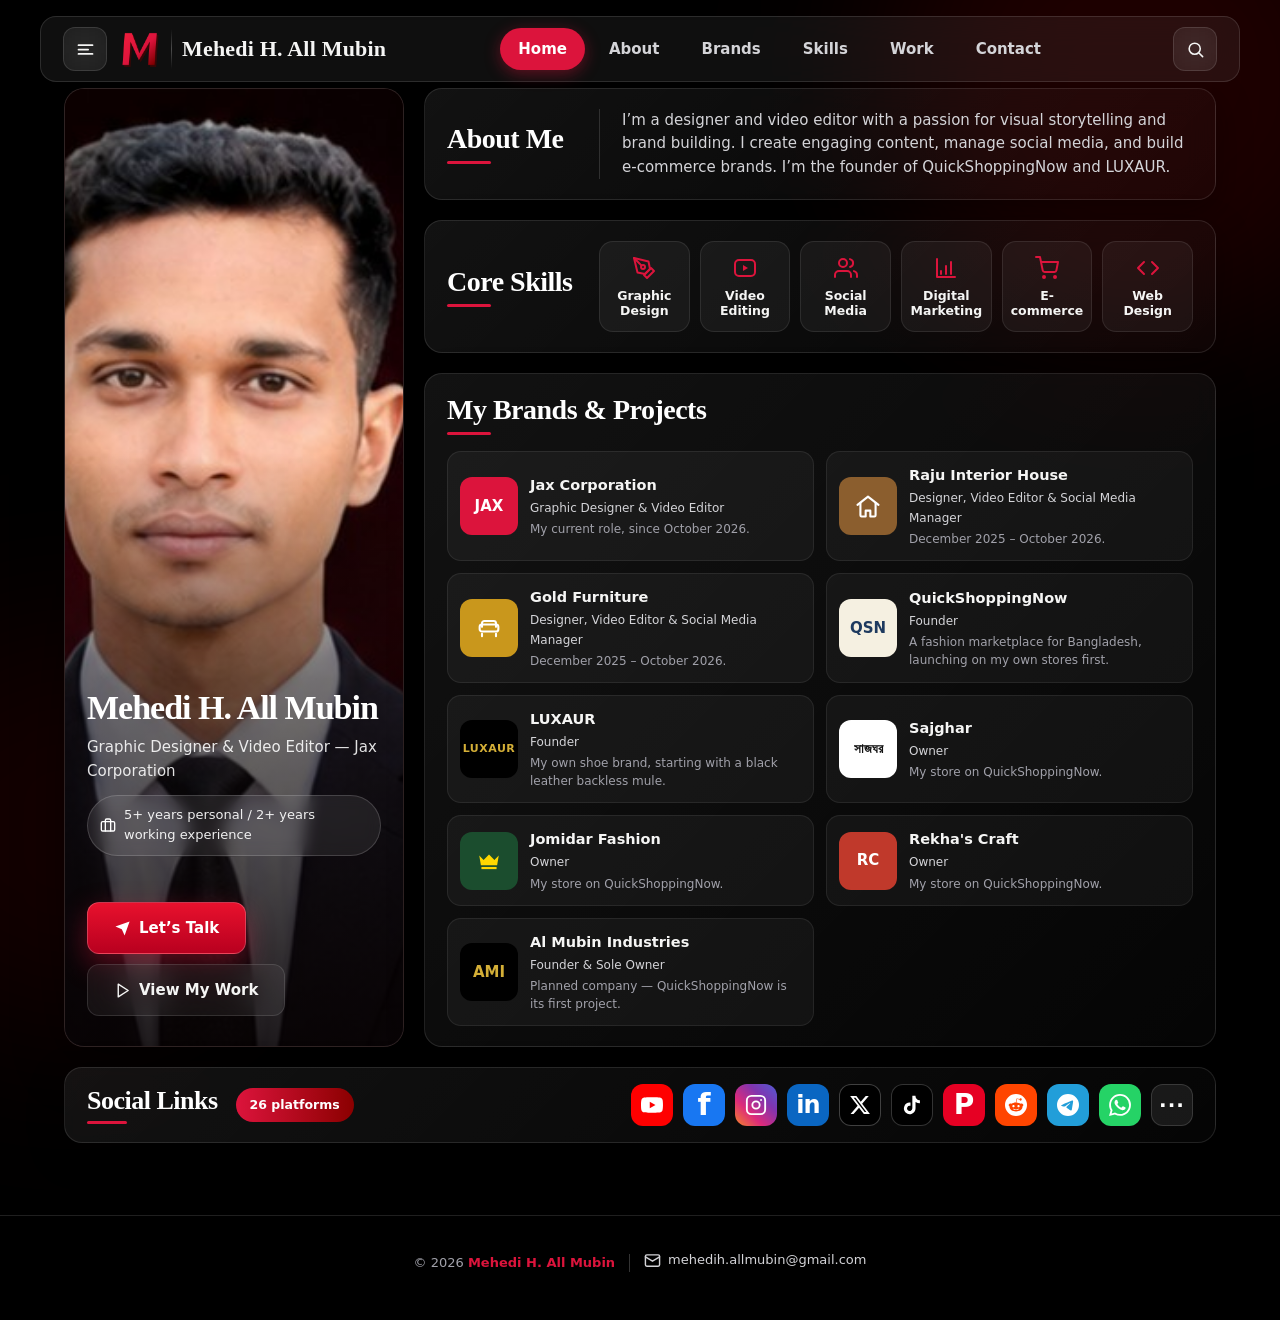
==== commit 7e9e6282: "Home page redesign Option A (liquid glass, portrait card + About/Skills/Brands panels + Social Links" ====
--- a/01. index.html
+++ b/01. index.html
@@ -13,25 +13,23 @@
 <body>
 <div class="glow glow-a"></div>
 <div class="glow glow-b"></div>
-<!-- Header: hamburger menu, brand, search, mail, Get in Touch -->
-<header>
+<!-- Header: M logo, name, nav, search (home redesign, Option A) -->
+<header class="home-head">
   <div class="wrap head">
     <div class="head-left">
       <button id="menu-btn" class="icon-btn menu-btn" type="button" aria-label="Open menu" aria-expanded="false" aria-controls="nav-drawer"><svg class="menu-ic" width="21" height="21" viewBox="0 0 24 24" fill="none" stroke="currentColor" stroke-width="2" stroke-linecap="round" aria-hidden="true"><line x1="4" y1="7" x2="20" y2="7"/><line x1="4" y1="12" x2="15" y2="12"/><line x1="4" y1="17" x2="20" y2="17"/></svg><svg class="close-ic" width="21" height="21" viewBox="0 0 24 24" fill="none" stroke="currentColor" stroke-width="2" stroke-linecap="round" aria-hidden="true"><line x1="18" y1="6" x2="6" y2="18"/><line x1="6" y1="6" x2="18" y2="18"/></svg></button>
-      <a class="brand" href="index.html"><img class="mark" src="m-logo.png" alt="M"><span class="brand-text"><span class="brand-name">Mehedi H. All Mubin</span><span class="brand-sub">Creative <i>&bull;</i> Profession</span></span></a>
+      <a class="brand" href="index.html"><img class="mark" src="m-logo.png" alt="M"><span class="brand-div" aria-hidden="true"></span><span class="brand-text"><span class="brand-name home-brand-name">Mehedi H. All Mubin</span></span></a>
     </div>
-    <nav class="links" aria-label="Sections">
+    <nav class="links home-links" aria-label="Sections">
       <a href="index.html" class="active">Home</a>
       <a href="#about">About</a>
+      <a href="#brands">Brands</a>
       <a href="#skills">Skills</a>
-      <a href="portfolio.html">Works</a>
-      <a href="work.html">Experience</a>
+      <a href="portfolio.html">Work</a>
       <a href="contact.html">Contact</a>
     </nav>
     <div class="head-right">
       <button id="search-btn" class="icon-btn" type="button" aria-label="Search this site"><svg width="19" height="19" viewBox="0 0 24 24" fill="none" stroke="currentColor" stroke-width="2" stroke-linecap="round" stroke-linejoin="round" aria-hidden="true"><circle cx="11" cy="11" r="7"/><path d="M21 21l-4.3-4.3"/></svg></button>
-      <a class="icon-btn" href="mailto:mehedih.allmubin@gmail.com" aria-label="Email me"><svg width="19" height="19" viewBox="0 0 24 24" fill="none" stroke="currentColor" stroke-width="2" stroke-linecap="round" stroke-linejoin="round" aria-hidden="true"><rect x="2" y="4" width="20" height="16" rx="2"/><path d="M22 7l-10 6L2 7"/></svg></a>
-      <a class="btn btn-solid btn-sm" href="contact.html">Get in Touch &#8599;</a>
     </div>
   </div>
 </header>
@@ -68,87 +66,69 @@
 </div>
 
 <main id="top">
-<!-- Hero: introduction, portrait, stats -->
-  <div class="hero">
-    <div class="wrap">
-      <div class="hero-grid">
-        <div class="hero-copy">
-          <p class="greet"><span data-text-key="hero-eyebrow">Hello, I&rsquo;m</span><i class="greet-dash" aria-hidden="true"></i></p>
-          <h1>Mehedi H. <span class="name-red">All Mubin</span></h1>
-          <p class="role-ribbon"><span data-text-key="hero-roles">Designer, Video Editor &amp; Social Media Manager</span></p>
-          <p class="hero-desc" data-text-key="hero-desc">I create impactful visual content, edit engaging videos, and manage brand presence across social media to help businesses grow online.</p>
-          <div class="hero-stats">
-            <div class="hero-stat"><svg width="26" height="26" viewBox="0 0 24 24" fill="none" stroke="currentColor" stroke-width="2" stroke-linecap="round" stroke-linejoin="round" aria-hidden="true"><rect x="3" y="4" width="18" height="18" rx="2"/><line x1="16" y1="2" x2="16" y2="6"/><line x1="8" y1="2" x2="8" y2="6"/><line x1="3" y1="10" x2="21" y2="10"/></svg><div><b>5+ Years</b><span>Personal Experience</span></div></div>
-            <div class="hero-stat"><svg width="26" height="26" viewBox="0 0 24 24" fill="none" stroke="currentColor" stroke-width="2" stroke-linecap="round" stroke-linejoin="round" aria-hidden="true"><polygon points="12 2 2 7 12 12 22 7 12 2"/><polyline points="2 17 12 22 22 17"/><polyline points="2 12 12 17 22 12"/></svg><div><b>2+ Years</b><span>Working Experience</span></div></div>
-            <div class="hero-stat"><svg width="26" height="26" viewBox="0 0 24 24" fill="none" stroke="currentColor" stroke-width="2" stroke-linecap="round" stroke-linejoin="round" aria-hidden="true"><path d="M4.5 16.5c-1.5 1.26-2 5-2 5s3.74-.5 5-2c.71-.84.7-2.13-.09-2.91a2.18 2.18 0 0 0-2.91-.09z"/><path d="M12 15l-3-3a22 22 0 0 1 2-3.95A12.88 12.88 0 0 1 22 2c0 2.72-.78 7.5-6 11a22.35 22.35 0 0 1-4 2z"/><path d="M9 12H4s.55-3.03 2-4c1.62-1.08 5 0 5 0"/><path d="M12 15v5s3.03-.55 4-2c1.08-1.62 0-5 0-5"/></svg><div><b>10+ Projects</b><span>Delivered</span></div></div>
-          </div>
+  <!-- Home redesign (Option A, liquid glass): portrait card + panels + social bar -->
+  <div class="wrap home-wrap">
+    <div class="home-grid">
+      <!-- Left: portrait card -->
+      <div class="home-hero-card">
+        <div class="home-portrait"><img src="mehedi-portrait.jpg" alt="Mehedi H. All Mubin"></div>
+        <div class="home-hero-info">
+          <h1>Mehedi H. All Mubin</h1>
+          <p class="home-role">Graphic Designer &amp; Video Editor &mdash; Jax Corporation</p>
+          <p class="home-exp"><svg width="16" height="16" viewBox="0 0 24 24" fill="none" stroke="currentColor" stroke-width="2" stroke-linecap="round" stroke-linejoin="round" aria-hidden="true"><rect x="2" y="7" width="20" height="14" rx="2"/><path d="M16 21V5a2 2 0 0 0-2-2h-4a2 2 0 0 0-2 2v16"/></svg> 5+ years personal / 2+ years working experience</p>
           <div class="cta-row">
             <a class="btn btn-red" href="contact.html"><svg width="17" height="17" viewBox="0 0 24 24" fill="currentColor" aria-hidden="true"><path d="M22 2 11 13"/><path d="M22 2 15 22l-4-9-9-4z"/></svg>Let&rsquo;s Talk</a>
             <a class="btn btn-glass" href="portfolio.html"><svg width="17" height="17" viewBox="0 0 24 24" fill="none" stroke="currentColor" stroke-width="2" stroke-linecap="round" stroke-linejoin="round" aria-hidden="true"><polygon points="6 3 20 12 6 21 6 3"/></svg>View My Work</a>
           </div>
-          <div class="hero-social">
-            <span class="hero-social-div" aria-hidden="true"></span>
-            <a href="https://www.linkedin.com" aria-label="LinkedIn"><svg viewBox="0 0 24 24" fill="currentColor" aria-hidden="true"><path d="M20.45 20.45h-3.55v-5.57c0-1.33-.03-3.04-1.85-3.04-1.85 0-2.14 1.45-2.14 2.94v5.67H9.36V9h3.41v1.56h.05c.47-.9 1.63-1.85 3.36-1.85 3.6 0 4.27 2.37 4.27 5.46v6.28zM5.34 7.43a2.06 2.06 0 1 1 0-4.12 2.06 2.06 0 0 1 0 4.12zM7.12 20.45H3.56V9h3.56v11.45z"/></svg></a>
-            <a href="https://www.instagram.com" aria-label="Instagram"><svg viewBox="0 0 24 24" fill="none" stroke="currentColor" stroke-width="2" stroke-linecap="round" stroke-linejoin="round" aria-hidden="true"><rect x="2" y="2" width="20" height="20" rx="5"/><circle cx="12" cy="12" r="4"/><line x1="17.5" y1="6.5" x2="17.51" y2="6.5"/></svg></a>
-            <a href="https://www.youtube.com" aria-label="YouTube"><svg viewBox="0 0 24 24" fill="currentColor" aria-hidden="true"><path d="M23.5 6.19a3.02 3.02 0 0 0-2.12-2.14C19.5 3.55 12 3.55 12 3.55s-7.5 0-9.38.5A3.02 3.02 0 0 0 .5 6.19C0 8.07 0 12 0 12s0 3.93.5 5.81a3.02 3.02 0 0 0 2.12 2.14c1.88.5 9.38.5 9.38.5s7.5 0 9.38-.5a3.02 3.02 0 0 0 2.12-2.14C24 15.93 24 12 24 12s0-3.93-.5-5.81zM9.55 15.57V8.43L15.82 12l-6.27 3.57z"/></svg></a>
-            <a href="https://www.facebook.com" aria-label="Facebook"><svg viewBox="0 0 24 24" fill="currentColor" aria-hidden="true"><path d="M18 2h-3a5 5 0 0 0-5 5v3H7v4h3v8h4v-8h3l1-4h-4V7a1 1 0 0 1 1-1h3z"/></svg></a>
-          </div>
-        </div>
-        <div class="portrait-wrap">
-          <span class="portrait-ring" aria-hidden="true"></span>
-          <div class="portrait">
-            <img src="mehedi-portrait.jpg" alt="Mehedi H. All Mubin" width="200" height="226">
-          </div>
-          <div class="float-card float-expert"><svg width="22" height="22" viewBox="0 0 24 24" fill="none" stroke="currentColor" stroke-width="2" stroke-linecap="round" stroke-linejoin="round" aria-hidden="true"><path d="M12 3l1.9 5.1L19 10l-5.1 1.9L12 17l-1.9-5.1L5 10l5.1-1.9L12 3z"/><path d="M19 15l.9 2.1L22 18l-2.1.9L19 21l-.9-2.1L16 18l2.1-.9L19 15z"/></svg><div><b>Expert</b><span>Design &bull; Video &bull; Social</span></div></div>
-          <div class="float-card float-flow"><svg width="22" height="22" viewBox="0 0 24 24" fill="none" stroke="currentColor" stroke-width="2" stroke-linecap="round" stroke-linejoin="round" aria-hidden="true"><circle cx="18" cy="5" r="3"/><circle cx="6" cy="12" r="3"/><circle cx="18" cy="19" r="3"/><line x1="8.6" y1="13.5" x2="15.4" y2="17.5"/><line x1="15.4" y1="6.5" x2="8.6" y2="10.5"/></svg><div><b>Agentic Work Flow</b><span>Plan &bull; Create &bull; Edit &bull; Publish</span></div></div>
-        </div>
+        </div>
+      </div>
+      <!-- Right: panels -->
+      <div class="home-panels">
+        <section class="home-panel home-about" id="about" aria-labelledby="home-about-h">
+          <h2 id="home-about-h">About Me</h2>
+          <p>I&rsquo;m a designer and video editor with a passion for visual storytelling and brand building. I create engaging content, manage social media, and build e-commerce brands. I&rsquo;m the founder of QuickShoppingNow and LUXAUR.</p>
+        </section>
+        <section class="home-panel home-skills" id="skills" aria-labelledby="home-skills-h">
+          <h2 id="home-skills-h">Core Skills</h2>
+          <div class="home-skill-tiles">
+            <div class="home-skill"><span class="home-skill-ic"><svg width="24" height="24" viewBox="0 0 24 24" fill="none" stroke="currentColor" stroke-width="2" stroke-linecap="round" stroke-linejoin="round" aria-hidden="true"><path d="M12 19l7-7 3 3-7 7-3-3z"/><path d="M18 13l-1.5-7.5L2 2l3.5 14.5L13 18l5-5z"/><path d="M2 2l7.586 7.586"/><circle cx="11" cy="11" r="2"/></svg></span><span>Graphic Design</span></div>
+            <div class="home-skill"><span class="home-skill-ic"><svg width="24" height="24" viewBox="0 0 24 24" fill="none" stroke="currentColor" stroke-width="2" stroke-linecap="round" stroke-linejoin="round" aria-hidden="true"><rect x="2" y="4" width="20" height="16" rx="4"/><polygon points="10 9 15 12 10 15 10 9" fill="currentColor" stroke="none"/></svg></span><span>Video Editing</span></div>
+            <div class="home-skill"><span class="home-skill-ic"><svg width="24" height="24" viewBox="0 0 24 24" fill="none" stroke="currentColor" stroke-width="2" stroke-linecap="round" stroke-linejoin="round" aria-hidden="true"><path d="M17 21v-2a4 4 0 0 0-4-4H5a4 4 0 0 0-4 4v2"/><circle cx="9" cy="7" r="4"/><path d="M23 21v-2a4 4 0 0 0-3-3.9"/><path d="M16 3.1a4 4 0 0 1 0 7.8"/></svg></span><span>Social Media</span></div>
+            <div class="home-skill"><span class="home-skill-ic"><svg width="24" height="24" viewBox="0 0 24 24" fill="none" stroke="currentColor" stroke-width="2" stroke-linecap="round" stroke-linejoin="round" aria-hidden="true"><path d="M3 3v18h18"/><path d="M7 15v3M12 10v8M17 6v12"/></svg></span><span>Digital Marketing</span></div>
+            <div class="home-skill"><span class="home-skill-ic"><svg width="24" height="24" viewBox="0 0 24 24" fill="none" stroke="currentColor" stroke-width="2" stroke-linecap="round" stroke-linejoin="round" aria-hidden="true"><circle cx="9" cy="21" r="1"/><circle cx="20" cy="21" r="1"/><path d="M1 1h4l2.7 13.4a2 2 0 0 0 2 1.6h9.7a2 2 0 0 0 2-1.6L23 6H6"/></svg></span><span>E-commerce</span></div>
+            <div class="home-skill"><span class="home-skill-ic"><svg width="24" height="24" viewBox="0 0 24 24" fill="none" stroke="currentColor" stroke-width="2" stroke-linecap="round" stroke-linejoin="round" aria-hidden="true"><polyline points="16 18 22 12 16 6"/><polyline points="8 6 2 12 8 18"/></svg></span><span>Web Design</span></div>
+          </div>
+        </section>
+        <section class="home-panel home-brands" id="brands" aria-labelledby="home-brands-h">
+          <h2 id="home-brands-h">My Brands &amp; Projects</h2>
+          <div class="home-brand-grid" id="home-brands"></div>
+        </section>
       </div>
     </div>
-    <svg class="hero-streaks" viewBox="0 0 1200 120" preserveAspectRatio="none" aria-hidden="true"><path d="M0 90 C 300 20, 600 110, 900 40 S 1150 70, 1200 50" fill="none" stroke="rgba(220,20,60,.45)" stroke-width="2"/><path d="M0 110 C 350 50, 650 120, 950 70 S 1150 95, 1200 80" fill="none" stroke="rgba(220,20,60,.25)" stroke-width="1.5"/></svg>
-  </div>
-
-<!-- About: introduction, brands, core skills -->
-  <section id="about" aria-labelledby="about-h">
-    <div class="wrap">
-      <div class="about-grid">
-        <div class="about-text">
-          <h2 id="about-h"><i class="dash" aria-hidden="true"></i>About Me</h2>
-          <p>I&rsquo;m a designer and video editor, passionate about creating impactful visual content and managing strong online presence. I&rsquo;m the founder of <b>QuickShoppingNow</b> and <b>LUXAUR</b>, where I work on building digital products and fashion brands.</p>
-        </div>
-        <div class="brand-card" aria-label="Brands I founded">
-          <div class="brand-logo">
-            <svg width="34" height="34" viewBox="0 0 24 24" fill="none" stroke="#DC143C" stroke-width="1.8" stroke-linecap="round" stroke-linejoin="round" aria-hidden="true"><path d="M6 2 3 6v14a2 2 0 0 0 2 2h14a2 2 0 0 0 2-2V6l-3-4z"/><path d="M3 6h18"/><path d="M16 10a4 4 0 0 1-8 0"/></svg>
-            <span>QuickShoppingNow</span>
-            <small>E-commerce &amp; Digital Brand</small>
-          </div>
-          <span class="brand-div" aria-hidden="true"></span>
-          <div class="brand-logo">
-            <svg width="34" height="34" viewBox="0 0 24 24" fill="none" stroke="#FBBF24" stroke-width="1.8" stroke-linecap="round" stroke-linejoin="round" aria-hidden="true"><circle cx="12" cy="6" r="2"/><path d="M12 8v2"/><path d="M12 10 4 18"/><path d="M12 10l8 8"/><path d="M4 18h16"/></svg>
-            <span>LUXAUR</span>
-            <small>Fashion &amp; Lifestyle Brand</small>
-          </div>
-        </div>
-      </div>
-      <div class="skills" id="skills">
-        <div class="skills-head">
-          <h2><i class="dash" aria-hidden="true"></i>My Core Skills</h2>
-          <a class="view-all" href="work.html#services">View All Skills &#8599;</a>
-        </div>
-        <div class="skills-grid">
-          <div class="skill"><span class="skill-icon"><svg width="26" height="26" viewBox="0 0 24 24" fill="none" stroke="currentColor" stroke-width="2" stroke-linecap="round" stroke-linejoin="round" aria-hidden="true"><path d="M12 19l7-7 3 3-7 7-3-3z"/><path d="M18 13l-1.5-7.5L2 2l3.5 14.5L13 18l5-5z"/><path d="M2 2l7.586 7.586"/><circle cx="11" cy="11" r="2"/></svg></span><h3>Graphic Design</h3><p>Branding, posters, and marketing creatives.</p></div>
-          <div class="skill"><span class="skill-icon"><svg width="26" height="26" viewBox="0 0 24 24" fill="none" stroke="currentColor" stroke-width="2" stroke-linecap="round" stroke-linejoin="round" aria-hidden="true"><polygon points="23 7 16 12 23 17 23 7"/><rect x="1" y="5" width="15" height="14" rx="2"/></svg></span><h3>Video Editing</h3><p>Engaging edits for social media, ads &amp; brand content.</p></div>
-          <div class="skill"><span class="skill-icon"><svg width="26" height="26" viewBox="0 0 24 24" fill="none" stroke="currentColor" stroke-width="2" stroke-linecap="round" stroke-linejoin="round" aria-hidden="true"><circle cx="18" cy="5" r="3"/><circle cx="6" cy="12" r="3"/><circle cx="18" cy="19" r="3"/><line x1="8.6" y1="13.5" x2="15.4" y2="17.5"/><line x1="15.4" y1="6.5" x2="8.6" y2="10.5"/></svg></span><h3>Social Media</h3><p>Content planning, management &amp; audience engagement.</p></div>
-          <div class="skill"><span class="skill-icon"><svg width="26" height="26" viewBox="0 0 24 24" fill="none" stroke="currentColor" stroke-width="2" stroke-linecap="round" stroke-linejoin="round" aria-hidden="true"><polygon points="12 2 2 7 12 12 22 7 12 2"/><polyline points="2 17 12 22 22 17"/><polyline points="2 12 12 17 22 12"/></svg></span><h3>Content Creation</h3><p>Visual storytelling that builds brand value and trust.</p></div>
-        </div>
-      </div>
-    </div>
-  </section>
-
-  </main>
-
-<!-- Footer -->
-<footer>
-  <div class="wrap"><span>&copy; 2026 <b>Mehedi H. All Mubin</b> &middot; mehedih.allmubin</span><span>Designer &middot; Video Editor &middot; Social Media Manager</span></div>
+    <!-- Social Links bar -->
+    <section class="home-social-bar" aria-labelledby="home-social-h">
+      <h2 id="home-social-h">Social Links</h2>
+      <span class="home-social-count" id="home-social-count">26 platforms</span>
+      <div class="home-social-icons">
+          <a class="home-social-ic" data-platform="youtube" aria-label="YouTube" href="https://www.youtube.com" target="_blank" rel="noopener"><span class="bl bl-yt"><svg width="26" height="26" viewBox="0 0 24 24" fill="#fff" aria-hidden="true"><path d="M23.5 6.19a3.02 3.02 0 0 0-2.12-2.14C19.5 3.55 12 3.55 12 3.55s-7.5 0-9.38.5A3.02 3.02 0 0 0 .5 6.19C0 8.07 0 12 0 12s0 3.93.5 5.81a3.02 3.02 0 0 0 2.12 2.14c1.88.5 9.38.5 9.38.5s7.5 0 9.38-.5a3.02 3.02 0 0 0 2.12-2.14C24 15.93 24 12 24 12s0-3.93-.5-5.81zM9.55 15.57V8.43L15.82 12l-6.27 3.57z"/></svg></span></a>
+          <a class="home-social-ic" data-platform="facebook" aria-label="Facebook" href="https://www.facebook.com" target="_blank" rel="noopener"><span class="bl bl-fb">f</span></a>
+          <a class="home-social-ic" data-platform="instagram" aria-label="Instagram" href="https://www.instagram.com" target="_blank" rel="noopener"><span class="bl bl-ig"><svg width="26" height="26" viewBox="0 0 24 24" fill="none" stroke="#fff" stroke-width="2" stroke-linecap="round" stroke-linejoin="round" aria-hidden="true"><rect x="2" y="2" width="20" height="20" rx="5"/><circle cx="12" cy="12" r="4"/><line x1="17.5" y1="6.5" x2="17.51" y2="6.5"/></svg></span></a>
+          <a class="home-social-ic" data-platform="linkedin" aria-label="LinkedIn" href="https://www.linkedin.com" target="_blank" rel="noopener"><span class="bl bl-li">in</span></a>
+          <a class="home-social-ic" data-platform="x" aria-label="X" href="https://x.com" target="_blank" rel="noopener"><span class="bl bl-x"><svg width="24" height="24" viewBox="0 0 24 24" fill="#fff" aria-hidden="true"><path d="M18.244 2.25h3.308l-7.227 8.26 8.502 11.24H16.17l-5.214-6.817L4.99 21.75H1.68l7.73-8.835L1.254 2.25H8.08l4.713 6.231zm-1.161 17.52h1.833L7.084 4.126H5.117z"/></svg></span></a>
+          <a class="home-social-ic" data-platform="tiktok" aria-label="TikTok" href="https://www.tiktok.com" target="_blank" rel="noopener"><span class="bl bl-tk"><svg width="26" height="26" viewBox="0 0 24 24" fill="#fff" aria-hidden="true"><path d="M19.59 6.69a4.83 4.83 0 0 1-3.77-4.25V2h-3.45v13.67a2.89 2.89 0 0 1-5.2 1.74 2.89 2.89 0 0 1 2.31-4.64 2.93 2.93 0 0 1 .88.13V9.4a6.84 6.84 0 0 0-1-.05A6.33 6.33 0 0 0 5 20.1a6.34 6.34 0 0 0 10.86-4.43v-7a8.16 8.16 0 0 0 4.77 1.52v-3.4a4.85 4.85 0 0 1-1-.1z"/></svg></span></a>
+          <a class="home-social-ic" data-platform="pinterest" aria-label="Pinterest" href="https://www.pinterest.com" target="_blank" rel="noopener"><span class="bl bl-pi">P</span></a>
+          <a class="home-social-ic" data-platform="reddit" aria-label="Reddit" href="https://www.reddit.com" target="_blank" rel="noopener"><span class="bl bl-re"><svg width="26" height="26" viewBox="0 0 24 24" fill="#fff" aria-hidden="true"><path d="M12 0A12 12 0 0 0 0 12a12 12 0 0 0 12 12 12 12 0 0 0 12-12A12 12 0 0 0 12 0zm5.01 4.744c.688 0 1.25.561 1.25 1.249a1.25 1.25 0 0 1-2.498.056l-2.597-.547-.8 3.747c1.824.07 3.48.632 4.674 1.488.308-.309.73-.491 1.207-.491.968 0 1.754.786 1.754 1.754 0 .716-.435 1.333-1.01 1.614a3.111 3.111 0 0 1 .042.52c0 2.694-3.13 4.87-7.004 4.87-3.874 0-7.004-2.176-7.004-4.87 0-.183.015-.366.043-.534A1.748 1.748 0 0 1 4.028 12c0-.968.786-1.754 1.754-1.754.463 0 .898.196 1.207.49 1.207-.883 2.878-1.43 4.744-1.487l.885-4.182a.342.342 0 0 1 .14-.197.35.35 0 0 1 .238-.042l2.906.617a1.214 1.214 0 0 1 1.108-.701zM9.25 12C8.561 12 8 12.562 8 13.25c0 .688.561 1.248 1.25 1.248.687 0 1.248-.561 1.248-1.249 0-.688-.561-1.249-1.249-1.249zm5.5 0c-.687 0-1.248.561-1.248 1.25 0 .688.561 1.248 1.249 1.248.688 0 1.249-.561 1.249-1.249 0-.688-.562-1.249-1.25-1.249zm-5.466 3.99a.327.327 0 0 0-.231.094.33.33 0 0 0 0 .463c.842.842 2.484.913 2.961.913.477 0 2.105-.056 2.961-.913a.361.361 0 0 0 .029-.463.33.33 0 0 0-.464 0c-.547.533-1.684.73-2.512.73-.828 0-1.979-.196-2.512-.73a.326.326 0 0 0-.232-.095z"/></svg></span></a>
+          <a class="home-social-ic" data-platform="telegram" aria-label="Telegram" href="https://telegram.org" target="_blank" rel="noopener"><span class="bl bl-tg"><svg width="26" height="26" viewBox="0 0 24 24" fill="#fff" aria-hidden="true"><path d="M11.944 0A12 12 0 0 0 0 12a12 12 0 0 0 12 12 12 12 0 0 0 12-12A12 12 0 0 0 12 0a12 12 0 0 0-.056 0zm4.962 7.224c.1-.002.321.023.465.14a.506.506 0 0 1 .171.325c.016.093.036.306.02.472-.18 1.898-.962 6.502-1.36 8.627-.168.9-.499 1.201-.82 1.23-.696.065-1.225-.46-1.9-.902-1.056-.693-1.653-1.124-2.678-1.8-1.185-.78-.417-1.21.258-1.91.177-.184 3.247-2.977 3.307-3.23.007-.032.014-.15-.056-.212s-.174-.041-.249-.024c-.106.024-1.793 1.14-5.061 3.345-.48.33-.913.49-1.302.48-.428-.008-1.252-.241-1.865-.44-.752-.245-1.349-.374-1.297-.789.027-.216.325-.437.893-.663 3.498-1.524 5.83-2.529 6.998-3.014 3.332-1.386 4.025-1.627 4.476-1.635z"/></svg></span></a>
+          <a class="home-social-ic" data-platform="whatsapp" aria-label="WhatsApp" href="https://www.whatsapp.com" target="_blank" rel="noopener"><span class="bl bl-wa"><svg width="26" height="26" viewBox="0 0 24 24" fill="#fff" aria-hidden="true"><path d="M17.472 14.382c-.297-.149-1.758-.867-2.03-.967-.273-.099-.471-.148-.67.15-.197.297-.767.966-.94 1.164-.173.199-.347.223-.644.075-.297-.15-1.255-.463-2.39-1.475-.883-.788-1.48-1.761-1.653-2.059-.173-.297-.018-.458.13-.606.134-.133.298-.347.446-.52.149-.174.198-.298.298-.497.099-.198.05-.371-.025-.52-.075-.149-.669-1.612-.916-2.207-.242-.579-.487-.5-.669-.51-.173-.008-.371-.01-.57-.01-.198 0-.52.074-.792.372-.272.297-1.04 1.016-1.04 2.479 0 1.462 1.065 2.875 1.213 3.074.149.198 2.096 3.2 5.077 4.487.709.306 1.262.489 1.694.625.712.227 1.36.195 1.871.118.571-.085 1.758-.719 2.006-1.413.248-.694.248-1.289.173-1.413-.074-.124-.272-.198-.57-.347m-5.421 7.403h-.004a9.87 9.87 0 0 1-5.031-1.378l-.361-.214-3.741.982.998-3.648-.235-.374a9.86 9.86 0 0 1-1.51-5.26c.001-5.45 4.436-9.884 9.888-9.884 2.64 0 5.122 1.03 6.988 2.898a9.825 9.825 0 0 1 2.893 6.994c-.003 5.45-4.437 9.884-9.885 9.884m8.413-18.297A11.815 11.815 0 0 0 12.05 0C5.495 0 .16 5.335.157 11.892c0 2.096.547 4.142 1.588 5.945L.057 24l6.305-1.654a11.882 11.882 0 0 0 5.683 1.448h.005c6.554 0 11.89-5.335 11.893-11.893a11.821 11.821 0 0 0-3.48-8.413z"/></svg></span></a>
+        <a class="home-social-ic home-social-more" href="contact.html" aria-label="All social links"><span class="bl bl-more">&middot;&middot;&middot;</span></a>
+      </div>
+    </section>
+  </div>
+</main>
+
+<!-- Footer (home redesign, Option A) -->
+<footer class="home-foot">
+  <div class="wrap"><span>&copy; 2026 <b>Mehedi H. All Mubin</b></span><span class="home-foot-div" aria-hidden="true"></span><span><a href="mailto:mehedih.allmubin@gmail.com"><svg width="17" height="17" viewBox="0 0 24 24" fill="none" stroke="currentColor" stroke-width="2" stroke-linecap="round" stroke-linejoin="round" aria-hidden="true"><rect x="2" y="4" width="20" height="16" rx="2"/><path d="M22 7l-10 6L2 7"/></svg> mehedih.allmubin@gmail.com</a></span></div>
 </footer>
 <!-- Reviews Admin: settings panel (discreet, opened from the footer Admin link) -->
 <!-- 17. admin-dashboard.html — Admin dashboard (Option A, liquid glass).
@@ -159,8 +139,41 @@
      Real data only: stats/donut/at-a-glance read localStorage counts;
      views/visitors + the analytics chart are honest empty states (static site
      tracks nothing); recent activity logs real admin opens to localStorage. -->
+<!-- 17. admin-dashboard.html — Admin dashboard (Option A, liquid glass).
+     SOURCE OF TRUTH for the admin panel. Splice into all 6 page sources with
+     apply-admin-dashboard.py (replaces the old admin-modal block
+     up to the toast div). Then run 00. build.py.
+     ALL form IDs below must stay exactly as-is — 03/05/13/14/15/16.js read them.
+     Real data only: stats/donut/at-a-glance read localStorage counts;
+     views/visitors + the analytics chart are honest empty states (static site
+     tracks nothing); recent activity logs real admin opens to localStorage. -->
+<!-- 17. admin-dashboard.html — Admin dashboard (Option A, liquid glass).
+     SOURCE OF TRUTH for the admin panel. Splice into all 6 page sources with
+     apply-admin-dashboard.py (replaces the old admin-modal block
+     up to the toast div). Then run 00. build.py.
+     ALL form IDs below must stay exactly as-is — 03/05/13/14/15/16.js read them.
+     Real data only: stats/donut/at-a-glance read localStorage counts;
+     views/visitors + the analytics chart are honest empty states (static site
+     tracks nothing); recent activity logs real admin opens to localStorage. -->
+<!-- 17. admin-dashboard.html — Admin dashboard (Option A, liquid glass).
+     SOURCE OF TRUTH for the admin panel. Splice into all 6 page sources with
+     apply-admin-dashboard.py (replaces the old admin-modal block
+     up to the toast div). Then run 00. build.py.
+     ALL form IDs below must stay exactly as-is — 03/05/13/14/15/16.js read them.
+     Real data only: stats/donut/at-a-glance read localStorage counts;
+     views/visitors + the analytics chart are honest empty states (static site
+     tracks nothing); recent activity logs real admin opens to localStorage. -->
+<!-- 17. admin-dashboard.html — Admin dashboard (Option A, liquid glass).
+     SOURCE OF TRUTH for the admin panel. Splice into all 6 page sources with
+     apply-admin-dashboard.py (replaces the old admin-modal block
+     up to the toast div). Then run 00. build.py.
+     ALL form IDs below must stay exactly as-is — 03/05/13/14/15/16.js read them.
+     Real data only: stats/donut/at-a-glance read localStorage counts;
+     views/visitors + the analytics chart are honest empty states (static site
+     tracks nothing); recent activity logs real admin opens to localStorage. -->
 <div id="admin-modal" class="modal admin-dash-modal" role="dialog" aria-modal="true" aria-labelledby="admin-h" hidden>
   <div class="admin-dash">
+    <div class="admin-side-backdrop" id="admin-side-backdrop" hidden></div>
     <aside class="admin-side">
       <div class="admin-side-brand">
         <img class="mark" src="m-logo.png" alt="M">
@@ -192,6 +205,7 @@
         </div>
       </div>
       <nav class="admin-tabs" aria-label="Admin sections">
+        <button type="button" class="admin-tab admin-tab-menu" id="admin-tab-menu" aria-label="Open menu"><svg viewBox="0 0 24 24" width="18" height="18" fill="none" stroke="currentColor" stroke-width="2.4" stroke-linecap="round"><path d="M4 6h16M4 12h16M4 18h16"/></svg></button>
         <button type="button" class="admin-tab active" data-admin-view="dashboard"><svg viewBox="0 0 24 24" width="17" height="17" fill="none" stroke="currentColor" stroke-width="2" stroke-linecap="round" stroke-linejoin="round"><path d="M3 10.5 12 3l9 7.5"/><path d="M5 9.5V21h14V9.5"/></svg><span>Dashboard</span></button>
         <button type="button" class="admin-tab" data-admin-view="blog"><svg viewBox="0 0 24 24" width="17" height="17" fill="none" stroke="currentColor" stroke-width="2" stroke-linecap="round" stroke-linejoin="round"><path d="M14 2H6a2 2 0 0 0-2 2v16a2 2 0 0 0 2 2h12a2 2 0 0 0 2-2V8z"/><path d="M14 2v6h6"/><path d="M9 13h6M9 17h6"/></svg><span>Posts</span></button>
         <button type="button" class="admin-tab" data-admin-view="social"><svg viewBox="0 0 24 24" width="17" height="17" fill="none" stroke="currentColor" stroke-width="2" stroke-linecap="round" stroke-linejoin="round"><circle cx="18" cy="5" r="3"/><circle cx="6" cy="12" r="3"/><circle cx="18" cy="19" r="3"/><path d="M8.6 13.5l6.8 4M15.4 6.5l-6.8 4"/></svg><span>Links</span></button>
@@ -283,7 +297,7 @@
 
         <div class="admin-bottom">
           <div class="admin-panel admin-activity">
-            <div class="admin-panel-head"><h3><svg viewBox="0 0 24 24" width="18" height="18" fill="none" stroke="currentColor" stroke-width="2" stroke-linecap="round" stroke-linejoin="round"><path d="M22 12h-4l-3 9L9 3l-3 9H2"/></svg> Recent Activity</h3><button type="button" class="admin-link-btn" data-admin-view="dashboard">All Activity &rsaquo;</button></div>
+            <div class="admin-panel-head"><h3><svg viewBox="0 0 24 24" width="18" height="18" fill="none" stroke="currentColor" stroke-width="2" stroke-linecap="round" stroke-linejoin="round"><path d="M22 12h-4l-3 9L9 3l-3 9H2"/></svg> Recent Activity</h3><button type="button" class="admin-link-btn" id="ds-all-activity">All Activity &rsaquo;</button></div>
             <ul class="admin-activity-list" id="ds-activity"></ul>
           </div>
           <div class="admin-panel admin-glance">
@@ -317,8 +331,21 @@
       <!-- ============ SOCIAL LINKS VIEW ============ -->
       <section class="admin-view" data-view="social" hidden>
         <div class="admin-panel admin-form-panel">
-          <div class="admin-panel-head"><h3>Social links</h3></div>
+          <div class="admin-panel-head"><h3>Social links</h3><button type="button" class="admin-add-btn" id="sl-add-open">＋ Add Social Media</button></div>
           <p class="hint">Prottek platform-er profile link paste korun — khali thakle Connect button platform-er site-e jabe. Link gula ei device-ei save thakbe.</p>
+          <div class="admin-add-form" id="sl-add-form" hidden>
+            <label for="sl-add-name">Platform name</label>
+            <input id="sl-add-name" type="text" placeholder="e.g. Medium" autocomplete="off">
+            <label for="sl-add-url">Profile link</label>
+            <input id="sl-add-url" type="url" placeholder="https://yourprofile" autocomplete="off">
+            <div class="admin-add-actions">
+              <button type="button" class="btn btn-solid btn-sm" id="sl-add-save">Add</button>
+              <button type="button" class="admin-link-btn" id="sl-add-cancel">Cancel</button>
+            </div>
+            <p class="hint">Jekono social media-r nam ar profile link din — list-e jog hobe ar Contact page-eo dekhabe. Live sign-in lage na, link paste korlei connect hobe.</p>
+          </div>
+          <h4 class="admin-subhead">All Social Media</h4>
+          <ul class="admin-social-list" id="sl-list"></ul>
           <div class="social-admin-list">
             <div class="social-admin-row"><label for="sl-facebook">Facebook</label><input id="sl-facebook" type="url" placeholder="https://www.facebook.com/yourprofile"></div>
             <div class="social-admin-row"><label for="sl-instagram">Instagram</label><input id="sl-instagram" type="url" placeholder="https://www.instagram.com/yourprofile"></div>
--- a/02. styles.css
+++ b/02. styles.css
@@ -328,7 +328,7 @@
   .form-row input{flex:1}
   .form-row select{flex:none}
   .mr-item{display:flex;justify-content:space-between;gap:10px;align-items:center;background:var(--glass);border:1px solid var(--glass-border);border-radius:12px;padding:10px 12px;margin-top:8px;font-size:14px}
-  .mr-item button{background:none;border:1px solid var(--glass-border);color:#F87171;border-radius:8px;padding:6px 10px;cursor:pointer;font-size:13px;font-weight:700}
+  .mr-item button{background:none;border:1px solid var(--glass-border);color:var(--crimson);border-radius:8px;padding:6px 10px;cursor:pointer;font-size:13px;font-weight:700}
   .saved-msg{color:var(--green);font-weight:700;font-size:14px;margin-top:14px}
   /* Connect */
   .social-groups{display:grid;gap:36px;margin-top:4px}
@@ -482,22 +482,22 @@
   .admin-side-brand{display:flex;align-items:center;gap:12px;padding:2px 8px 14px;border-bottom:1px solid rgba(255,255,255,.08)}
   .admin-side-brand .mark{width:40px;height:40px}
   .admin-side-brand-txt{display:flex;flex-direction:column;min-width:0}
-  .admin-side-brand-txt b{font-size:15px;font-weight:800;white-space:nowrap}
-  .admin-side-brand-txt span{font-size:12px;color:var(--muted)}
+  .admin-side-brand-txt b{font-size:13px;font-weight:800;white-space:nowrap}
+  .admin-side-brand-txt span{font-size:11px;color:var(--muted)}
   .admin-nav{display:flex;flex-direction:column;gap:4px}
-  .admin-nav-item{display:flex;align-items:center;gap:12px;width:100%;padding:11px 14px;border:0;border-radius:12px;background:transparent;color:var(--muted2);font:inherit;font-size:15px;font-weight:600;cursor:pointer;text-align:left}
+  .admin-nav-item{display:flex;align-items:center;gap:12px;width:100%;padding:11px 14px;border:0;border-radius:12px;background:transparent;color:var(--muted2);font:inherit;font-size:13px;font-weight:600;cursor:pointer;text-align:left}
   .admin-nav-item svg{flex:none}
   .admin-nav-item:hover{background:rgba(255,255,255,.05);color:var(--text)}
   .admin-nav-item.active{background:linear-gradient(90deg,#DC143C,#8B0000);color:#fff;box-shadow:0 8px 24px rgba(220,20,60,.35)}
   .admin-side-foot{margin-top:auto;display:flex;flex-direction:column;gap:8px}
-  .admin-view-site{display:flex;align-items:center;justify-content:center;gap:8px;padding:12px;border-radius:12px;background:linear-gradient(90deg,#DC143C,#8B0000);color:#fff;font-weight:700;font-size:14px;text-decoration:none}
-  .admin-logout{display:flex;align-items:center;gap:10px;padding:11px 14px;border:0;border-radius:12px;background:transparent;color:var(--muted2);font:inherit;font-size:15px;font-weight:600;cursor:pointer}
+  .admin-view-site{display:flex;align-items:center;justify-content:center;gap:8px;padding:12px;border-radius:12px;background:linear-gradient(90deg,#DC143C,#8B0000);color:#fff;font-weight:700;font-size:13px;text-decoration:none}
+  .admin-logout{display:flex;align-items:center;gap:10px;padding:11px 14px;border:0;border-radius:12px;background:transparent;color:var(--muted2);font:inherit;font-size:13px;font-weight:600;cursor:pointer}
   .admin-logout:hover{background:rgba(255,255,255,.05);color:var(--text)}
   .admin-main{min-width:0;min-height:0;overflow-y:auto;padding:20px 26px 30px}
   .admin-topbar{display:flex;align-items:center;justify-content:space-between;gap:16px;padding:4px 0 18px}
-  .admin-topbar h2{font-size:26px;font-weight:800;letter-spacing:-.01em;margin:0}
+  .admin-topbar h2{font-size:22px;font-weight:800;letter-spacing:-.01em;margin:0}
   .admin-top-sep{color:var(--crimson);font-weight:800;margin:0 6px}
-  .admin-top-name{font-weight:600;color:var(--muted2);font-size:22px}
+  .admin-top-name{font-weight:600;color:var(--muted2);font-size:18px}
   .admin-top-actions{display:flex;align-items:center;gap:10px}
   .admin-icon-btn{position:relative;width:42px;height:42px;border-radius:12px;background:rgba(255,255,255,.05);border:1px solid var(--glass-border);color:var(--text);cursor:pointer;display:flex;align-items:center;justify-content:center}
   .admin-bell-dot{position:absolute;top:9px;right:10px;width:8px;height:8px;border-radius:50%;background:var(--crimson);border:2px solid #0A0A0A}
@@ -507,64 +507,83 @@
   .admin-view{display:flex;flex-direction:column;gap:18px}
   .admin-stats{display:grid;grid-template-columns:repeat(6,1fr);gap:14px}
   .admin-stat{display:flex;gap:12px;align-items:flex-start;background:rgba(255,255,255,.04);border:1px solid rgba(255,255,255,.09);border-radius:16px;padding:16px}
-  .admin-stat-ic{flex:none;width:42px;height:42px;border-radius:12px;background:rgba(220,20,60,.16);border:1px solid rgba(220,20,60,.3);display:flex;align-items:center;justify-content:center;color:#F87171}
-  .admin-stat-label{display:block;font-size:13px;color:var(--muted2);font-weight:600}
-  .admin-stat-num{display:block;font-size:24px;font-weight:800;line-height:1.15}
-  .admin-stat-sub{display:block;font-size:12px;color:var(--muted);margin-top:2px}
+  .admin-stat-ic{flex:none;width:42px;height:42px;border-radius:12px;background:rgba(220,20,60,.16);border:1px solid rgba(220,20,60,.3);display:flex;align-items:center;justify-content:center;color:var(--crimson)}
+  .admin-stat-label{display:block;font-size:12px;color:var(--muted2);font-weight:600}
+  .admin-stat-num{display:block;font-size:21px;font-weight:800;line-height:1.15}
+  .admin-stat-sub{display:block;font-size:11px;color:var(--muted);margin-top:2px}
   .admin-trio{display:grid;grid-template-columns:1.7fr 1fr 1fr;gap:14px}
-  .admin-panel{background:rgba(255,255,255,.04);border:1px solid rgba(255,255,255,.09);border-radius:18px;padding:18px}
+  .admin-trio>*{min-width:0}
+  .admin-panel{background:rgba(255,255,255,.04);border:1px solid rgba(255,255,255,.09);border-radius:18px;padding:18px;min-width:0}
   .admin-panel-head{display:flex;align-items:center;justify-content:space-between;gap:10px;margin-bottom:14px}
-  .admin-panel-head h3{font-size:16px;font-weight:800;display:flex;align-items:center;gap:8px;margin:0}
-  .admin-panel-head h3 svg{color:#F87171;flex:none}
-  .admin-panel-head select{background:rgba(255,255,255,.05);border:1px solid var(--glass-border);border-radius:10px;color:var(--text);padding:7px 10px;font:inherit;font-size:13px}
+  .admin-panel-head h3{font-size:14px;font-weight:800;display:flex;align-items:center;gap:8px;margin:0}
+  .admin-panel-head h3 svg{color:var(--crimson);flex:none}
+  .admin-panel-head select{background:rgba(255,255,255,.05);border:1px solid var(--glass-border);border-radius:10px;color:var(--text);padding:7px 10px;font:inherit;font-size:12px}
   .admin-empty-chart{display:flex;flex-direction:column;align-items:center;justify-content:center;text-align:center;gap:8px;min-height:170px;color:var(--muted);padding:10px}
-  .admin-empty-chart svg{color:#F87171;opacity:.7}
-  .admin-empty-chart b{color:var(--text);font-size:15px}
-  .admin-empty-chart span{font-size:13px;line-height:1.55;max-width:340px}
+  .admin-empty-chart svg{color:var(--crimson);opacity:.7}
+  .admin-empty-chart b{color:var(--text);font-size:14px}
+  .admin-empty-chart span{font-size:12px;line-height:1.55;max-width:340px}
   .admin-empty-chart-tall{min-height:220px}
   .admin-donut-wrap{display:flex;align-items:center;gap:16px}
   .admin-donut{flex:none;width:132px;height:132px;border-radius:50%;background:conic-gradient(#DC143C 0 0);display:flex;align-items:center;justify-content:center;position:relative}
   .admin-donut::after{content:"";position:absolute;inset:22px;border-radius:50%;background:#120404}
-  .admin-donut span{position:relative;z-index:1;text-align:center;font-size:14px;font-weight:800;line-height:1.25}
-  .admin-donut-legend{list-style:none;margin:0;padding:0;display:flex;flex-direction:column;gap:9px;font-size:13px;min-width:0}
+  .admin-donut span{position:relative;z-index:1;text-align:center;font-size:13px;font-weight:800;line-height:1.25}
+  .admin-donut-legend{list-style:none;margin:0;padding:0;display:flex;flex-direction:column;gap:9px;font-size:12px;min-width:0}
   .admin-donut-legend li{display:flex;align-items:center;gap:8px;color:var(--muted2)}
   .admin-donut-legend .dot{flex:none;width:11px;height:11px;border-radius:3px}
   .admin-donut-legend b{margin-left:auto;color:var(--text);font-weight:700}
   .admin-quick-grid{display:grid;grid-template-columns:1fr 1fr;gap:10px}
-  .admin-qa{display:flex;align-items:center;justify-content:center;gap:8px;padding:11px 8px;border-radius:12px;background:rgba(255,255,255,.05);border:1px solid var(--glass-border);color:var(--text);font:inherit;font-size:13px;font-weight:700;cursor:pointer;text-align:center}
+  .admin-qa{display:flex;align-items:center;justify-content:center;gap:8px;padding:11px 8px;border-radius:12px;background:rgba(255,255,255,.05);border:1px solid var(--glass-border);color:var(--text);font:inherit;font-size:12px;font-weight:700;cursor:pointer;text-align:center;min-width:0;line-height:1.3}
   .admin-qa:hover{background:rgba(255,255,255,.09)}
   .admin-qa-red{background:linear-gradient(90deg,#DC143C,#8B0000);border-color:transparent;color:#fff}
   .admin-qa-red:hover{filter:brightness(1.1)}
   .admin-manage-grid{display:grid;grid-template-columns:repeat(6,1fr);gap:14px}
   .admin-mcard{display:flex;flex-direction:column;gap:10px}
   .admin-mcard-head{display:flex;align-items:center;gap:9px}
-  .admin-mcard-ic{flex:none;width:34px;height:34px;border-radius:10px;background:rgba(220,20,60,.16);border:1px solid rgba(220,20,60,.3);display:flex;align-items:center;justify-content:center;color:#F87171}
-  .admin-mcard-head h3{font-size:14px;margin:0}
-  .admin-mcard-sub{font-size:13px;color:var(--muted);margin:0}
-  .admin-mcard-sub b{color:var(--text);font-size:16px}
+  .admin-mcard-ic{flex:none;width:34px;height:34px;border-radius:10px;background:rgba(220,20,60,.16);border:1px solid rgba(220,20,60,.3);display:flex;align-items:center;justify-content:center;color:var(--crimson)}
+  .admin-mcard-head h3{font-size:13px;margin:0}
+  .admin-mcard-sub{font-size:12px;color:var(--muted);margin:0}
+  .admin-mcard-sub b{color:var(--text);font-size:14px}
   .admin-mcard-btn{margin-top:auto;width:100%}
   .admin-bottom{display:grid;grid-template-columns:1.4fr 1fr;gap:14px}
-  .admin-link-btn{background:none;border:0;color:var(--muted2);font:inherit;font-size:13px;font-weight:700;cursor:pointer;padding:6px 8px;border-radius:8px}
+  .admin-link-btn{background:none;border:0;color:var(--muted2);font:inherit;font-size:12px;font-weight:700;cursor:pointer;padding:6px 8px;border-radius:8px}
   .admin-link-btn:hover{color:var(--text)}
   .admin-activity-list{list-style:none;margin:0;padding:0;display:flex;flex-direction:column}
-  .admin-activity-list li{display:flex;align-items:center;gap:10px;padding:11px 4px;border-bottom:1px solid rgba(255,255,255,.07);font-size:14px}
+  .admin-activity-list li{display:flex;align-items:center;gap:10px;padding:11px 4px;border-bottom:1px solid rgba(255,255,255,.07);font-size:13px}
   .admin-activity-list li:last-child{border-bottom:0}
-  .admin-activity-list .act-ic{flex:none;width:30px;height:30px;border-radius:9px;background:rgba(255,255,255,.05);border:1px solid var(--glass-border);display:flex;align-items:center;justify-content:center;color:#F87171}
-  .admin-activity-list time{margin-left:auto;color:var(--muted);font-size:12px;white-space:nowrap}
-  .admin-activity-empty{color:var(--muted);font-size:14px;padding:8px 4px}
+  .admin-activity-list .act-ic{flex:none;width:30px;height:30px;border-radius:9px;background:rgba(255,255,255,.05);border:1px solid var(--glass-border);display:flex;align-items:center;justify-content:center;color:var(--crimson)}
+  .admin-activity-list time{margin-left:auto;color:var(--muted);font-size:11px;white-space:nowrap}
+  .admin-activity-empty{color:var(--muted);font-size:13px;padding:8px 4px}
   .admin-glance-grid{display:grid;grid-template-columns:1fr 1fr;gap:10px}
-  .admin-glance-row{display:flex;align-items:center;justify-content:space-between;gap:10px;background:rgba(255,255,255,.04);border:1px solid rgba(255,255,255,.07);border-radius:12px;padding:11px 13px;font-size:14px}
+  .admin-glance-row{display:flex;align-items:center;justify-content:space-between;gap:10px;background:rgba(255,255,255,.04);border:1px solid rgba(255,255,255,.07);border-radius:12px;padding:11px 13px;font-size:13px}
   .admin-glance-row span{display:flex;align-items:center;gap:9px;color:var(--muted2)}
-  .admin-glance-row svg{color:#F87171;flex:none}
-  .admin-glance-row b{font-size:17px;font-weight:800}
+  .admin-glance-row svg{color:var(--crimson);flex:none}
+  .admin-glance-row b{font-size:15px;font-weight:800}
   .admin-form-panel{max-width:760px}
-  .admin-form-panel label{display:block;font-weight:700;font-size:14px;margin:18px 0 6px}
-  .admin-form-panel input[type=url],.admin-form-panel input[type=text],.admin-form-panel textarea,.admin-form-panel select{width:100%;background:rgba(255,255,255,.05);border:1px solid var(--glass-border);border-radius:12px;color:var(--text);padding:12px 14px;font:inherit;font-size:15px}
+  .admin-form-panel label{display:block;font-weight:700;font-size:13px;margin:18px 0 6px}
+  .admin-add-btn{flex:none;display:inline-flex;align-items:center;gap:6px;padding:9px 14px;border:0;border-radius:999px;background:linear-gradient(90deg,#DC143C,#8B0000);color:#fff;font:inherit;font-size:12px;font-weight:700;cursor:pointer;white-space:nowrap}
+  .admin-add-btn:hover{filter:brightness(1.12)}
+  .admin-add-form{border:1px solid var(--glass-border);border-radius:14px;padding:14px;background:rgba(255,255,255,.03);margin:4px 0 16px}
+  .admin-add-form label{margin:10px 0 6px}
+  .admin-add-form label:first-child{margin-top:0}
+  .admin-add-actions{display:flex;align-items:center;gap:10px;margin-top:14px}
+  .admin-subhead{margin:20px 0 10px;font-size:14px;font-weight:800}
+  .admin-social-list{list-style:none;margin:0 0 18px;padding:0;display:flex;flex-direction:column;gap:8px}
+  .admin-social-row{display:flex;align-items:center;gap:11px;background:rgba(255,255,255,.04);border:1px solid rgba(255,255,255,.07);border-radius:12px;padding:9px 12px;min-width:0}
+  .admin-social-row .sl-ic{flex:none;width:34px;height:34px;border-radius:10px;background:rgba(220,20,60,.16);border:1px solid rgba(220,20,60,.3);display:flex;align-items:center;justify-content:center;color:var(--crimson);font-size:15px;font-weight:800}
+  .admin-social-row .sl-main{flex:1;min-width:0}
+  .admin-social-row .sl-name{display:block;font-size:13px;font-weight:700}
+  .admin-social-row .sl-link{display:block;font-size:12px;color:var(--muted);white-space:nowrap;overflow:hidden;text-overflow:ellipsis}
+  .admin-social-row .sl-link.connected{color:var(--green)}
+  .admin-social-row .sl-actions{flex:none;display:flex;align-items:center;gap:6px}
+  .admin-social-row .sl-edit,.admin-social-row .sl-remove{border:1px solid var(--glass-border);background:rgba(255,255,255,.05);color:var(--text);font:inherit;font-size:12px;font-weight:700;border-radius:8px;padding:7px 10px;cursor:pointer}
+  .admin-social-row .sl-remove{color:#F87171;border-color:rgba(248,113,113,.35)}
+  .bl-custom{background:linear-gradient(135deg,#DC143C,#8B0000);font-size:26px}
+  .admin-form-panel input[type=url],.admin-form-panel input[type=text],.admin-form-panel textarea,.admin-form-panel select{width:100%;background:rgba(255,255,255,.05);border:1px solid var(--glass-border);border-radius:12px;color:var(--text);padding:12px 14px;font:inherit;font-size:14px}
   .admin-form-panel input::placeholder,.admin-form-panel textarea::placeholder{color:var(--muted)}
   .admin-form-panel textarea{resize:vertical}
   .admin-form-panel select{width:auto}
-  .admin-form-panel .hint{font-size:13px;color:var(--muted);margin:5px 0 0}
-  .admin-form-panel h4{margin:24px 0 2px;font-size:16px;font-weight:800}
+  .admin-form-panel .hint{font-size:12px;color:var(--muted);margin:5px 0 0}
+  .admin-form-panel h4{margin:24px 0 2px;font-size:14px;font-weight:800}
   @media (max-width:1280px){
     .admin-stats{grid-template-columns:repeat(3,1fr)}
     .admin-trio{grid-template-columns:1fr 1fr}
@@ -575,25 +594,33 @@
   @media (max-width:960px){
     .admin-dash{grid-template-columns:1fr}
     .admin-side{display:none}
+    .admin-side.open{display:flex;position:fixed;left:0;top:0;bottom:0;width:280px;max-width:84vw;z-index:55;background:#0D0202;box-shadow:30px 0 60px rgba(0,0,0,.6)}
+    .admin-side-backdrop{position:fixed;inset:0;z-index:54;background:rgba(0,0,0,.6)}
     .admin-main{padding:14px 14px 26px}
     .admin-topbar{padding:2px 0 12px}
-    .admin-topbar h2{font-size:22px}
-    .admin-top-name{display:block;font-size:14px}
+    .admin-topbar h2{font-size:18px}
+    .admin-top-name{display:block;font-size:13px}
     .admin-top-sep{display:none}
     .admin-tabs{display:flex;align-items:center;gap:6px;overflow-x:auto;padding:10px 12px;margin-bottom:14px;background:rgba(255,255,255,.04);border:1px solid rgba(255,255,255,.09);border-radius:14px;position:relative;scrollbar-width:none}
     .admin-tabs::-webkit-scrollbar{display:none}
-    .admin-tab{flex:none;display:flex;align-items:center;gap:7px;padding:9px 13px;border:0;border-radius:999px;background:transparent;color:var(--muted2);font:inherit;font-size:14px;font-weight:700;cursor:pointer;white-space:nowrap}
+    .admin-tab{flex:none;display:flex;align-items:center;gap:7px;padding:9px 13px;border:0;border-radius:999px;background:transparent;color:var(--muted2);font:inherit;font-size:12px;font-weight:700;cursor:pointer;white-space:nowrap}
     .admin-tab.active{background:linear-gradient(90deg,#DC143C,#8B0000);color:#fff}
+    .admin-tab-menu{padding:9px 10px}
     .admin-tab-more{padding:9px 10px}
     .admin-more-menu{position:absolute;top:calc(100% + 6px);right:8px;z-index:5;background:#160404;border:1px solid var(--glass-border);border-radius:12px;padding:6px;min-width:170px;box-shadow:0 18px 40px rgba(0,0,0,.6)}
-    .admin-more-menu button{display:block;width:100%;text-align:left;background:none;border:0;color:var(--text);font:inherit;font-size:14px;font-weight:600;padding:10px 12px;border-radius:8px;cursor:pointer}
+    .admin-more-menu button{display:block;width:100%;text-align:left;background:none;border:0;color:var(--text);font:inherit;font-size:12px;font-weight:600;padding:10px 12px;border-radius:8px;cursor:pointer}
     .admin-more-menu button:hover{background:rgba(255,255,255,.07)}
     .admin-stats{grid-template-columns:repeat(4,1fr)}
-    .admin-stat{padding:12px}
-    .admin-stat-ic{width:36px;height:36px}
-    .admin-stat-num{font-size:20px}
-    .admin-trio{grid-template-columns:1fr}
-    .admin-donut-wrap{justify-content:center}
+    .admin-stat{padding:10px 8px;gap:8px;flex-direction:column;align-items:flex-start}
+    .admin-stat-ic{width:32px;height:32px}
+    .admin-stat-label{font-size:9px}
+    .admin-stat-num{font-size:16px}
+    .admin-stat-sub{display:none}
+    .admin-donut{width:104px;height:104px}
+    .admin-donut::after{inset:17px}
+    .admin-donut span{font-size:11px}
+    .admin-donut-wrap{flex-direction:column;gap:12px;align-items:center}
+    .admin-donut-legend{width:100%;font-size:11px;gap:7px}
     .admin-manage-grid{grid-template-columns:1fr}
     .admin-mcard{flex-direction:row;align-items:center;gap:12px}
     .admin-mcard-head{flex:1;min-width:0}
@@ -602,10 +629,130 @@
     .admin-glance-grid{grid-template-columns:1fr 1fr}
   }
   @media (max-width:520px){
-    .admin-stats{grid-template-columns:repeat(2,1fr)}
     .admin-topbar h2{font-size:20px}
+    .admin-stat{padding:9px 7px}
+    .admin-stat-label{font-size:10px}
+    .admin-stat-num{font-size:17px}
+    .admin-donut-wrap{flex-direction:column;gap:12px}
+    .admin-donut-legend{width:100%}
+    .admin-quick-grid{grid-template-columns:1fr 1fr}
+    .admin-qa{font-size:11px;padding:10px 6px}
     .admin-glance-grid{grid-template-columns:1fr}
     .admin-mcard{flex-wrap:wrap}
     .admin-mcard-sub{flex:1 1 100%;text-align:left}
     .admin-mcard-btn{width:100%}
   }
+
+  /* ============ HOME REDESIGN (Option A, liquid glass) ============ */
+  .home-head .brand-name{font-family:'Cormorant',serif;font-size:22px;font-weight:700;letter-spacing:.2px}
+  .home-head .brand .mark{width:40px;height:40px}
+  .home-head .links a{padding:9px 18px}
+  .home-wrap{padding-top:22px}
+  .home-grid{display:grid;grid-template-columns:400px minmax(0,1fr);gap:20px;align-items:stretch}
+  /* Left portrait card: photo fills the card, info overlaid at the bottom. */
+  .home-hero-card{position:relative;border-radius:20px;overflow:hidden;border:1px solid rgba(255,255,255,.12);background:#120404;min-height:640px;box-shadow:0 18px 50px rgba(0,0,0,.45)}
+  .home-portrait{position:absolute;inset:0}
+  .home-portrait img{width:100%;height:100%;object-fit:cover;object-position:center 20%;display:block}
+  .home-hero-card::after{content:"";position:absolute;left:0;right:0;bottom:0;height:62%;background:linear-gradient(180deg,transparent,rgba(5,0,0,.55) 38%,rgba(5,0,0,.88));pointer-events:none}
+  .home-hero-info{position:absolute;left:0;right:0;bottom:0;z-index:2;padding:22px 22px 20px}
+  .home-hero-info h1{font-family:'Cormorant',serif;font-size:34px;line-height:1.08;margin:0 0 8px;color:#fff}
+  .home-role{margin:0 0 12px;font-size:15px;color:rgba(255,255,255,.88)}
+  .home-exp{display:flex;align-items:center;gap:8px;margin:0 0 16px;padding:9px 12px;border:1px solid rgba(255,255,255,.16);border-radius:999px;background:rgba(255,255,255,.08);backdrop-filter:blur(8px);font-size:13px;color:rgba(255,255,255,.92);width:fit-content;max-width:100%}
+  .home-exp svg{flex:none;color:#fff}
+  .home-hero-info .cta-row{display:flex;gap:10px;flex-wrap:wrap}
+  /* Right panels. */
+  .home-panels{display:flex;flex-direction:column;gap:20px;min-width:0}
+  .home-panel{background:linear-gradient(135deg,rgba(255,255,255,.07),rgba(255,255,255,.02));border:1px solid rgba(255,255,255,.11);border-radius:18px;padding:20px 22px;backdrop-filter:blur(14px);box-shadow:0 12px 34px rgba(0,0,0,.35)}
+  .home-panel h2{font-family:'Cormorant',serif;font-size:28px;margin:0;color:#fff}
+  .home-panel h2::after{content:"";display:block;width:44px;height:3px;border-radius:2px;background:var(--crimson);margin-top:6px}
+  .home-about{display:flex;align-items:center;gap:22px}
+  .home-about h2{flex:none;width:170px}
+  .home-about p{margin:0;font-size:15px;line-height:1.55;color:var(--muted2);border-left:1px solid rgba(255,255,255,.14);padding-left:22px}
+  .home-skills{display:flex;align-items:center;gap:22px}
+  .home-skills h2{flex:none;width:170px}
+  .home-skill-tiles{flex:1;display:grid;grid-template-columns:repeat(6,1fr);gap:10px;min-width:0}
+  .home-skill{display:flex;flex-direction:column;align-items:center;gap:8px;padding:14px 6px 12px;border-radius:14px;background:rgba(255,255,255,.05);border:1px solid rgba(255,255,255,.09);text-align:center}
+  .home-skill-ic{color:var(--crimson);display:flex}
+  .home-skill span:last-child{font-size:12.5px;font-weight:700;line-height:1.25}
+  .home-brands h2{margin-bottom:16px}
+  .home-brand-grid{display:grid;grid-template-columns:repeat(3,1fr);gap:12px}
+  .home-brand{display:flex;align-items:center;gap:12px;padding:12px;border-radius:14px;background:rgba(255,255,255,.045);border:1px solid rgba(255,255,255,.08);min-width:0}
+  .home-brand-tile{flex:none;width:58px;height:58px;border-radius:12px;display:flex;align-items:center;justify-content:center;font-weight:800;font-size:15px;color:#fff;overflow:hidden;text-align:center;line-height:1.1}
+  .home-brand-tile svg{flex:none}
+  .home-brand-txt{min-width:0}
+  .home-brand-txt h3{margin:0 0 2px;font-size:14.5px}
+  .home-brand-txt span{display:block;font-size:12px;color:var(--muted2);margin-bottom:3px}
+  .home-brand-txt p{margin:0;font-size:12px;line-height:1.45;color:var(--muted)}
+  /* Brand tile colours (home mockup). */
+  .bt-jax{background:#DC143C}
+  .bt-raju{background:#8B5E2E}
+  .bt-gold{background:#C9971C}
+  .bt-qsn{background:#F5F0E1;color:#1E3A5F}
+  .bt-luxaur{background:#000;color:#D4AF37;font-size:11px;letter-spacing:.5px}
+  .bt-sajghar{background:#fff;color:#111;font-size:13px}
+  .bt-jomidar{background:#1B4D2E}
+  .bt-rekha{background:#C0392B}
+  .bt-ami{background:#000;color:#D4AF37}
+  .bt-default{background:rgba(220,20,60,.16);color:var(--crimson);border:1px solid rgba(220,20,60,.3)}
+  /* Social Links bar. */
+  .home-social-bar{display:flex;align-items:center;gap:18px;margin-top:20px;padding:16px 22px;border-radius:18px;background:linear-gradient(135deg,rgba(255,255,255,.07),rgba(255,255,255,.02));border:1px solid rgba(255,255,255,.11);backdrop-filter:blur(14px);box-shadow:0 12px 34px rgba(0,0,0,.35)}
+  .home-social-bar h2{font-family:'Cormorant',serif;font-size:26px;margin:0;white-space:nowrap;color:#fff}
+  .home-social-bar h2::after{content:"";display:block;width:40px;height:3px;border-radius:2px;background:var(--crimson);margin-top:5px}
+  .home-social-count{flex:none;padding:7px 14px;border-radius:999px;background:linear-gradient(90deg,#DC143C,#8B0000);color:#fff;font-size:12.5px;font-weight:700;white-space:nowrap}
+  .home-social-icons{flex:1;display:flex;align-items:center;gap:10px;justify-content:flex-end;min-width:0;flex-wrap:wrap}
+  .home-social-ic{display:inline-flex;text-decoration:none}
+  .home-social-ic .bl{width:42px;height:42px;border-radius:12px}
+  .home-social-ic .bl svg{width:22px;height:22px}
+  .bl-more{background:rgba(255,255,255,.08);border:1px solid rgba(255,255,255,.14);font-size:20px;letter-spacing:1px}
+  /* Home footer. */
+  .home-foot .wrap{display:flex;align-items:center;justify-content:center;gap:14px;flex-wrap:wrap}
+  .home-foot-div{width:1px;height:18px;background:rgba(255,255,255,.2)}
+  .home-foot a{color:var(--muted2);text-decoration:none;display:inline-flex;align-items:center;gap:7px}
+  .home-foot a:hover{color:#fff}
+  /* Home responsive: stack the grid, hero becomes a row card. */
+  @media (max-width:1280px){
+    .home-grid{grid-template-columns:340px minmax(0,1fr)}
+    .home-brand-grid{grid-template-columns:repeat(2,1fr)}
+    .home-about h2,.home-skills h2{width:130px}
+  }
+  @media (max-width:960px){
+    .home-grid{grid-template-columns:1fr}
+    .home-hero-card{min-height:0;display:flex;align-items:stretch}
+    .home-portrait{position:relative;flex:none;width:170px;min-height:220px}
+    .home-portrait img{position:absolute;inset:0}
+    .home-hero-card::after{display:none}
+    .home-hero-info{position:relative;flex:1;padding:18px 16px;display:flex;flex-direction:column;justify-content:center}
+    .home-hero-info h1{font-size:26px}
+    .home-about,.home-skills{flex-direction:column;align-items:flex-start;gap:12px}
+    .home-about h2,.home-skills h2{width:auto}
+    .home-about p{border-left:0;padding-left:0}
+    .home-skill-tiles{width:100%}
+    .home-brand-grid{grid-template-columns:1fr 1fr}
+  }
+  @media (max-width:520px){
+    .home-wrap{padding-top:14px}
+    .home-head .brand-name{font-size:17px}
+    .home-head .brand .mark{width:32px;height:32px}
+    .home-hero-card{border-radius:16px}
+    .home-portrait{width:118px;min-height:200px}
+    .home-hero-info{padding:12px 10px}
+    .home-hero-info h1{font-size:21px;margin-bottom:6px}
+    .home-role{font-size:12.5px;margin-bottom:9px}
+    .home-exp{font-size:11px;padding:7px 9px;margin-bottom:11px}
+    .home-hero-info .cta-row{flex-direction:row;flex-wrap:nowrap;gap:7px}
+    .home-hero-info .cta-row .btn{flex:1 1 0;width:auto;justify-content:center;padding:10px 5px;font-size:11.5px;white-space:nowrap;min-width:0}
+    .home-hero-info .cta-row .btn svg{width:14px;height:14px}
+    .home-panel{padding:16px;border-radius:16px}
+    .home-panel h2{font-size:23px}
+    .home-about p{font-size:13.5px}
+    .home-skill-tiles{grid-template-columns:repeat(6,1fr);gap:6px}
+    .home-skill{padding:10px 2px 8px;gap:5px}
+    .home-skill-ic svg{width:20px;height:20px}
+    .home-skill span:last-child{font-size:10px}
+    .home-brand-grid{grid-template-columns:1fr}
+    .home-brand-tile{width:52px;height:52px}
+    .home-social-bar{flex-direction:column;align-items:flex-start;gap:12px;padding:14px 16px}
+    .home-social-bar h2{font-size:22px}
+    .home-social-icons{width:100%;justify-content:flex-start;gap:8px}
+    .home-social-ic .bl{width:38px;height:38px}
+  }
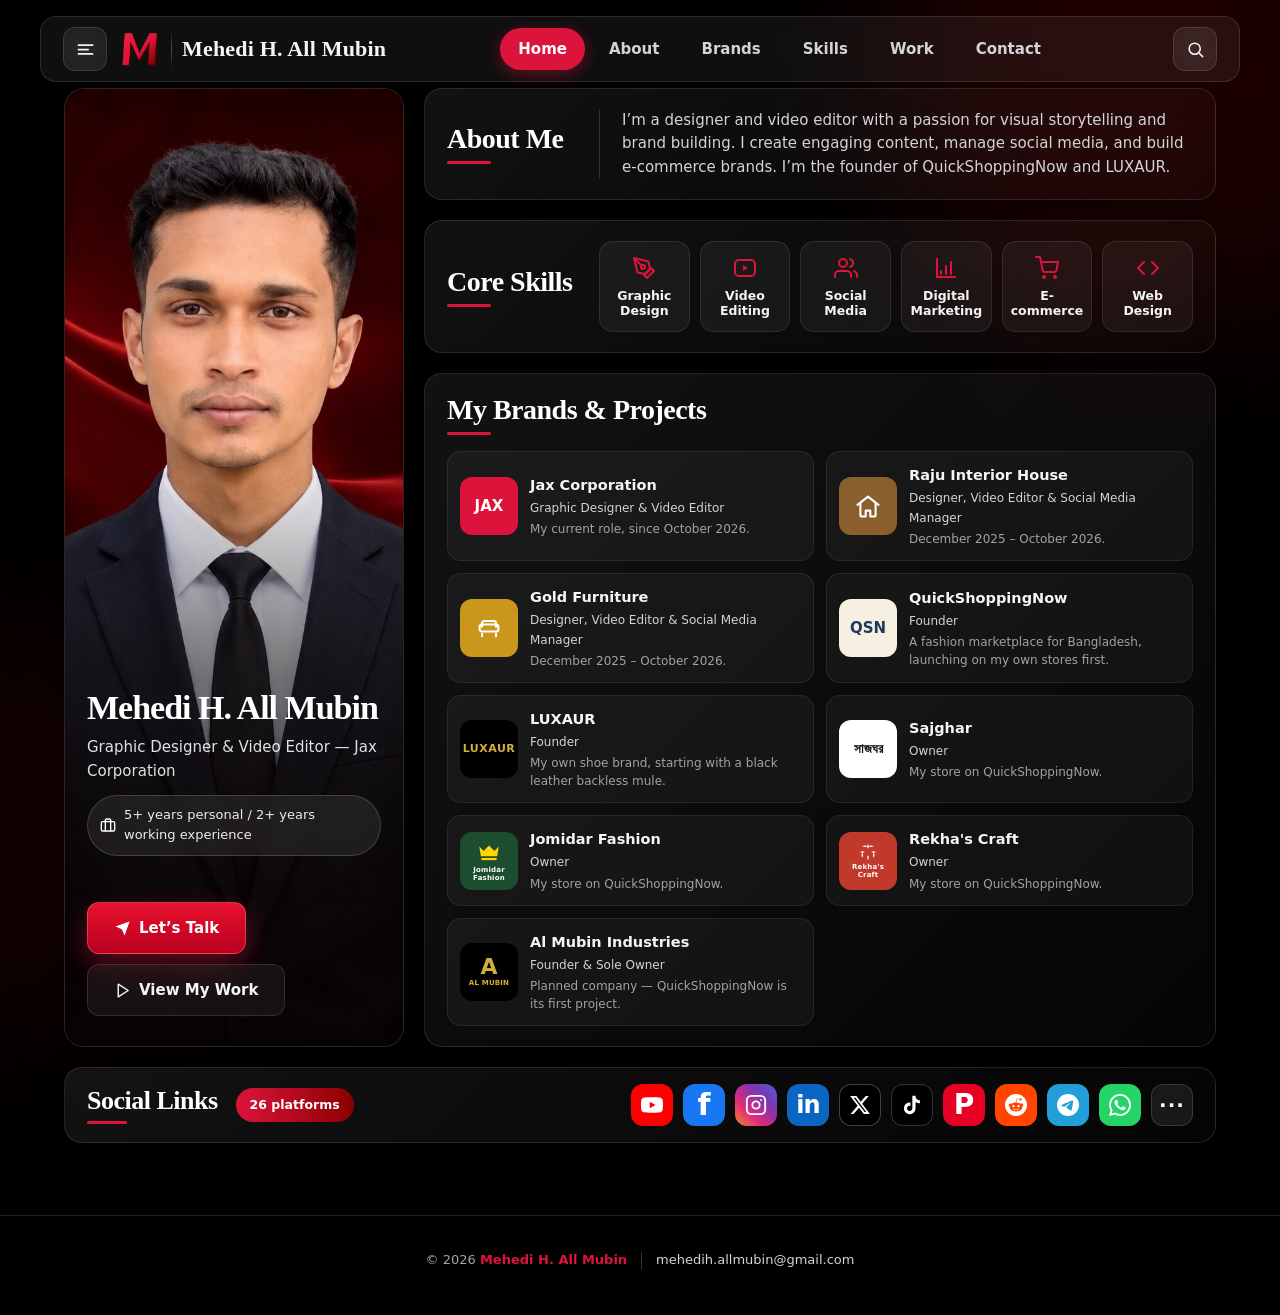
==== commit cc22f93c: "Settings + Customize + Analytics: new Neon Red Settings page, Customize Your Website tab, Analytics " ====
--- a/01. index.html
+++ b/01. index.html
@@ -68,6 +68,7 @@
 <main id="top">
   <!-- Home redesign (Option A, liquid glass): portrait card + panels + social bar -->
   <div class="wrap home-wrap">
+    <div class="home-banner" id="home-banner" hidden><img id="home-banner-img" src="" alt="Website banner"></div>
     <div class="home-grid">
       <!-- Left: portrait card -->
       <div class="home-hero-card">
@@ -87,6 +88,7 @@
         <section class="home-panel home-about" id="about" aria-labelledby="home-about-h">
           <h2 id="home-about-h">About Me</h2>
           <p>I&rsquo;m a designer and video editor with a passion for visual storytelling and brand building. I create engaging content, manage social media, and build e-commerce brands. I&rsquo;m the founder of QuickShoppingNow and LUXAUR.</p>
+          <p class="home-about-loc" id="home-about-loc" hidden></p>
         </section>
         <section class="home-panel home-skills" id="skills" aria-labelledby="home-skills-h">
           <h2 id="home-skills-h">Core Skills</h2>
@@ -131,6 +133,94 @@
   <div class="wrap"><span>&copy; 2026 <b>Mehedi H. All Mubin</b></span><span class="home-foot-div" aria-hidden="true"></span><span><a href="mailto:mehedih.allmubin@gmail.com"><svg width="17" height="17" viewBox="0 0 24 24" fill="none" stroke="currentColor" stroke-width="2" stroke-linecap="round" stroke-linejoin="round" aria-hidden="true"><rect x="2" y="4" width="20" height="16" rx="2"/><path d="M22 7l-10 6L2 7"/></svg> mehedih.allmubin@gmail.com</a></span></div>
 </footer>
 <!-- Reviews Admin: settings panel (discreet, opened from the footer Admin link) -->
+<!-- 17. admin-dashboard.html — Admin dashboard (Option A, liquid glass).
+     SOURCE OF TRUTH for the admin panel. Splice into all 6 page sources with
+     apply-admin-dashboard.py (replaces the old admin-modal block
+     up to the toast div). Then run 00. build.py.
+     ALL form IDs below must stay exactly as-is — 03/05/13/14/15/16.js read them.
+     Real data only: stats/donut/at-a-glance read localStorage counts;
+     views/visitors + the analytics chart are honest empty states (static site
+     tracks nothing); recent activity logs real admin opens to localStorage. -->
+<!-- 17. admin-dashboard.html — Admin dashboard (Option A, liquid glass).
+     SOURCE OF TRUTH for the admin panel. Splice into all 6 page sources with
+     apply-admin-dashboard.py (replaces the old admin-modal block
+     up to the toast div). Then run 00. build.py.
+     ALL form IDs below must stay exactly as-is — 03/05/13/14/15/16.js read them.
+     Real data only: stats/donut/at-a-glance read localStorage counts;
+     views/visitors + the analytics chart are honest empty states (static site
+     tracks nothing); recent activity logs real admin opens to localStorage. -->
+<!-- 17. admin-dashboard.html — Admin dashboard (Option A, liquid glass).
+     SOURCE OF TRUTH for the admin panel. Splice into all 6 page sources with
+     apply-admin-dashboard.py (replaces the old admin-modal block
+     up to the toast div). Then run 00. build.py.
+     ALL form IDs below must stay exactly as-is — 03/05/13/14/15/16.js read them.
+     Real data only: stats/donut/at-a-glance read localStorage counts;
+     views/visitors + the analytics chart are honest empty states (static site
+     tracks nothing); recent activity logs real admin opens to localStorage. -->
+<!-- 17. admin-dashboard.html — Admin dashboard (Option A, liquid glass).
+     SOURCE OF TRUTH for the admin panel. Splice into all 6 page sources with
+     apply-admin-dashboard.py (replaces the old admin-modal block
+     up to the toast div). Then run 00. build.py.
+     ALL form IDs below must stay exactly as-is — 03/05/13/14/15/16.js read them.
+     Real data only: stats/donut/at-a-glance read localStorage counts;
+     views/visitors + the analytics chart are honest empty states (static site
+     tracks nothing); recent activity logs real admin opens to localStorage. -->
+<!-- 17. admin-dashboard.html — Admin dashboard (Option A, liquid glass).
+     SOURCE OF TRUTH for the admin panel. Splice into all 6 page sources with
+     apply-admin-dashboard.py (replaces the old admin-modal block
+     up to the toast div). Then run 00. build.py.
+     ALL form IDs below must stay exactly as-is — 03/05/13/14/15/16.js read them.
+     Real data only: stats/donut/at-a-glance read localStorage counts;
+     views/visitors + the analytics chart are honest empty states (static site
+     tracks nothing); recent activity logs real admin opens to localStorage. -->
+<!-- 17. admin-dashboard.html — Admin dashboard (Option A, liquid glass).
+     SOURCE OF TRUTH for the admin panel. Splice into all 6 page sources with
+     apply-admin-dashboard.py (replaces the old admin-modal block
+     up to the toast div). Then run 00. build.py.
+     ALL form IDs below must stay exactly as-is — 03/05/13/14/15/16.js read them.
+     Real data only: stats/donut/at-a-glance read localStorage counts;
+     views/visitors + the analytics chart are honest empty states (static site
+     tracks nothing); recent activity logs real admin opens to localStorage. -->
+<!-- 17. admin-dashboard.html — Admin dashboard (Option A, liquid glass).
+     SOURCE OF TRUTH for the admin panel. Splice into all 6 page sources with
+     apply-admin-dashboard.py (replaces the old admin-modal block
+     up to the toast div). Then run 00. build.py.
+     ALL form IDs below must stay exactly as-is — 03/05/13/14/15/16.js read them.
+     Real data only: stats/donut/at-a-glance read localStorage counts;
+     views/visitors + the analytics chart are honest empty states (static site
+     tracks nothing); recent activity logs real admin opens to localStorage. -->
+<!-- 17. admin-dashboard.html — Admin dashboard (Option A, liquid glass).
+     SOURCE OF TRUTH for the admin panel. Splice into all 6 page sources with
+     apply-admin-dashboard.py (replaces the old admin-modal block
+     up to the toast div). Then run 00. build.py.
+     ALL form IDs below must stay exactly as-is — 03/05/13/14/15/16.js read them.
+     Real data only: stats/donut/at-a-glance read localStorage counts;
+     views/visitors + the analytics chart are honest empty states (static site
+     tracks nothing); recent activity logs real admin opens to localStorage. -->
+<!-- 17. admin-dashboard.html — Admin dashboard (Option A, liquid glass).
+     SOURCE OF TRUTH for the admin panel. Splice into all 6 page sources with
+     apply-admin-dashboard.py (replaces the old admin-modal block
+     up to the toast div). Then run 00. build.py.
+     ALL form IDs below must stay exactly as-is — 03/05/13/14/15/16.js read them.
+     Real data only: stats/donut/at-a-glance read localStorage counts;
+     views/visitors + the analytics chart are honest empty states (static site
+     tracks nothing); recent activity logs real admin opens to localStorage. -->
+<!-- 17. admin-dashboard.html — Admin dashboard (Option A, liquid glass).
+     SOURCE OF TRUTH for the admin panel. Splice into all 6 page sources with
+     apply-admin-dashboard.py (replaces the old admin-modal block
+     up to the toast div). Then run 00. build.py.
+     ALL form IDs below must stay exactly as-is — 03/05/13/14/15/16.js read them.
+     Real data only: stats/donut/at-a-glance read localStorage counts;
+     views/visitors + the analytics chart are honest empty states (static site
+     tracks nothing); recent activity logs real admin opens to localStorage. -->
+<!-- 17. admin-dashboard.html — Admin dashboard (Option A, liquid glass).
+     SOURCE OF TRUTH for the admin panel. Splice into all 6 page sources with
+     apply-admin-dashboard.py (replaces the old admin-modal block
+     up to the toast div). Then run 00. build.py.
+     ALL form IDs below must stay exactly as-is — 03/05/13/14/15/16.js read them.
+     Real data only: stats/donut/at-a-glance read localStorage counts;
+     views/visitors + the analytics chart are honest empty states (static site
+     tracks nothing); recent activity logs real admin opens to localStorage. -->
 <!-- 17. admin-dashboard.html — Admin dashboard (Option A, liquid glass).
      SOURCE OF TRUTH for the admin panel. Splice into all 6 page sources with
      apply-admin-dashboard.py (replaces the old admin-modal block
@@ -332,65 +422,73 @@
       <section class="admin-view" data-view="social" hidden>
         <div class="admin-panel admin-form-panel">
           <div class="admin-panel-head"><h3>Social links</h3><button type="button" class="admin-add-btn" id="sl-add-open">＋ Add Social Media</button></div>
-          <p class="hint">Prottek platform-er profile link paste korun — khali thakle Connect button platform-er site-e jabe. Link gula ei device-ei save thakbe.</p>
+          <p class="hint">Ekhane sudhu je koyta social media add kora ache sei koytai dekhabe. Notun ekta add korte Add Social Media button-e chap din.</p>
           <div class="admin-add-form" id="sl-add-form" hidden>
-            <label for="sl-add-name">Platform name</label>
-            <input id="sl-add-name" type="text" placeholder="e.g. Medium" autocomplete="off">
+            <label for="sl-add-platform">Platform</label>
+            <select id="sl-add-platform">
+              <option value="">Platform beche nin…</option>
+              <option value="facebook">Facebook</option>
+              <option value="instagram">Instagram</option>
+              <option value="youtube">YouTube</option>
+              <option value="linkedin">LinkedIn</option>
+              <option value="tiktok">TikTok</option>
+              <option value="pinterest">Pinterest</option>
+              <option value="rumble">Rumble</option>
+              <option value="threads">Threads</option>
+              <option value="x">X</option>
+              <option value="telegram">Telegram</option>
+              <option value="vimeo">Vimeo</option>
+              <option value="snapchat">Snapchat</option>
+              <option value="reddit">Reddit</option>
+              <option value="tumblr">Tumblr</option>
+              <option value="discord">Discord</option>
+              <option value="whatsapp">WhatsApp</option>
+              <option value="behance">Behance</option>
+              <option value="dribbble">Dribbble</option>
+              <option value="adobe-stock">Adobe Stock</option>
+              <option value="shutterstock">Shutterstock</option>
+              <option value="istock">iStock</option>
+              <option value="alamy">Alamy</option>
+              <option value="depositphotos">Depositphotos</option>
+              <option value="dreamstime">Dreamstime</option>
+              <option value="123rf">123RF</option>
+              <option value="freepik">Freepik (now Magnific)</option>
+              <option value="custom">Custom / Other</option>
+            </select>
+            <div id="sl-add-name-wrap" hidden>
+              <label for="sl-add-name">Platform name</label>
+              <input id="sl-add-name" type="text" placeholder="e.g. Medium" autocomplete="off">
+            </div>
             <label for="sl-add-url">Profile link</label>
             <input id="sl-add-url" type="url" placeholder="https://yourprofile" autocomplete="off">
             <div class="admin-add-actions">
               <button type="button" class="btn btn-solid btn-sm" id="sl-add-save">Add</button>
               <button type="button" class="admin-link-btn" id="sl-add-cancel">Cancel</button>
             </div>
-            <p class="hint">Jekono social media-r nam ar profile link din — list-e jog hobe ar Contact page-eo dekhabe. Live sign-in lage na, link paste korlei connect hobe.</p>
+            <p class="hint">Platform beche niye profile link paste korun — list-e jog hobe ar Contact page-eo dekhabe. Live sign-in lage na, link paste korlei connect hobe.</p>
           </div>
           <h4 class="admin-subhead">All Social Media</h4>
           <ul class="admin-social-list" id="sl-list"></ul>
-          <div class="social-admin-list">
-            <div class="social-admin-row"><label for="sl-facebook">Facebook</label><input id="sl-facebook" type="url" placeholder="https://www.facebook.com/yourprofile"></div>
-            <div class="social-admin-row"><label for="sl-instagram">Instagram</label><input id="sl-instagram" type="url" placeholder="https://www.instagram.com/yourprofile"></div>
-            <div class="social-admin-row"><label for="sl-youtube">YouTube</label><input id="sl-youtube" type="url" placeholder="https://www.youtube.com/@yourchannel"></div>
-            <div class="social-admin-row"><label for="sl-linkedin">LinkedIn</label><input id="sl-linkedin" type="url" placeholder="https://www.linkedin.com/in/yourprofile"></div>
-            <div class="social-admin-row"><label for="sl-tiktok">TikTok</label><input id="sl-tiktok" type="url" placeholder="https://www.tiktok.com/@yourprofile"></div>
-            <div class="social-admin-row"><label for="sl-pinterest">Pinterest</label><input id="sl-pinterest" type="url" placeholder="https://www.pinterest.com/yourprofile"></div>
-            <div class="social-admin-row"><label for="sl-rumble">Rumble</label><input id="sl-rumble" type="url" placeholder="https://rumble.com/c/yourchannel"></div>
-            <div class="social-admin-row"><label for="sl-threads">Threads</label><input id="sl-threads" type="url" placeholder="https://www.threads.net/@yourprofile"></div>
-            <div class="social-admin-row"><label for="sl-x">X</label><input id="sl-x" type="url" placeholder="https://x.com/yourprofile"></div>
-            <div class="social-admin-row"><label for="sl-telegram">Telegram</label><input id="sl-telegram" type="url" placeholder="https://t.me/yourname"></div>
-            <div class="social-admin-row"><label for="sl-vimeo">Vimeo</label><input id="sl-vimeo" type="url" placeholder="https://vimeo.com/yourprofile"></div>
-            <div class="social-admin-row"><label for="sl-snapchat">Snapchat</label><input id="sl-snapchat" type="url" placeholder="https://www.snapchat.com/add/yourname"></div>
-            <div class="social-admin-row"><label for="sl-reddit">Reddit</label><input id="sl-reddit" type="url" placeholder="https://www.reddit.com/user/yourname"></div>
-            <div class="social-admin-row"><label for="sl-tumblr">Tumblr</label><input id="sl-tumblr" type="url" placeholder="https://yourname.tumblr.com"></div>
-            <div class="social-admin-row"><label for="sl-discord">Discord</label><input id="sl-discord" type="url" placeholder="https://discord.com/users/yourid"></div>
-            <div class="social-admin-row"><label for="sl-whatsapp">WhatsApp</label><input id="sl-whatsapp" type="url" placeholder="https://wa.me/your-number"></div>
-            <div class="social-admin-row"><label for="sl-behance">Behance</label><input id="sl-behance" type="url" placeholder="https://www.behance.net/yourprofile"></div>
-            <div class="social-admin-row"><label for="sl-dribbble">Dribbble</label><input id="sl-dribbble" type="url" placeholder="https://dribbble.com/yourprofile"></div>
-            <div class="social-admin-row"><label for="sl-adobe-stock">Adobe Stock</label><input id="sl-adobe-stock" type="url" placeholder="https://stock.adobe.com/contributor/yourprofile"></div>
-            <div class="social-admin-row"><label for="sl-shutterstock">Shutterstock</label><input id="sl-shutterstock" type="url" placeholder="https://www.shutterstock.com/g/yourprofile"></div>
-            <div class="social-admin-row"><label for="sl-istock">iStock</label><input id="sl-istock" type="url" placeholder="https://www.istockphoto.com/portfolio/yourprofile"></div>
-            <div class="social-admin-row"><label for="sl-alamy">Alamy</label><input id="sl-alamy" type="url" placeholder="https://www.alamy.com/portfolio/yourprofile"></div>
-            <div class="social-admin-row"><label for="sl-depositphotos">Depositphotos</label><input id="sl-depositphotos" type="url" placeholder="https://depositphotos.com/yourprofile"></div>
-            <div class="social-admin-row"><label for="sl-dreamstime">Dreamstime</label><input id="sl-dreamstime" type="url" placeholder="https://www.dreamstime.com/yourprofile"></div>
-            <div class="social-admin-row"><label for="sl-123rf">123RF</label><input id="sl-123rf" type="url" placeholder="https://www.123rf.com/profile_yourprofile"></div>
-            <div class="social-admin-row"><label for="sl-freepik">Freepik (now Magnific)</label><input id="sl-freepik" type="url" placeholder="https://www.freepik.com/author/yourprofile"></div>
-          </div>
-          <div style="margin-top:14px"><button id="social-save" class="btn btn-solid btn-sm" type="button">Save social links</button></div>
-          <p id="social-saved" class="saved-msg" hidden>Saved — social links updated.</p>
         </div>
       </section>
 
       <!-- ============ BRANDS VIEW ============ -->
       <section class="admin-view" data-view="brands" hidden>
         <div class="admin-panel admin-form-panel">
-          <div class="admin-panel-head"><h3>Brands</h3></div>
+          <div class="admin-panel-head"><h3>Brands</h3><button type="button" class="admin-add-btn" id="br-add-open">＋ Add Brand</button></div>
           <p class="hint">Shudhu asol brand — fake brand kokhono na. Brand add/edit/remove korle Brands page-e dekhabe (ei device-e).</p>
-          <label for="br-name">Brand name</label>
-          <input id="br-name" type="text" placeholder="Brand name" maxlength="60">
-          <label for="br-role">Your role</label>
-          <input id="br-role" type="text" placeholder="e.g. Founder" maxlength="80">
-          <label for="br-line">One line about it</label>
-          <input id="br-line" type="text" placeholder="e.g. My own shoe brand." maxlength="140">
-          <div style="margin-top:12px"><button id="br-add" class="btn btn-solid btn-sm" type="button">Add brand</button> <button id="br-cancel" class="btn btn-ghost btn-sm" type="button" hidden>Cancel edit</button></div>
+          <div class="admin-add-form" id="br-add-form" hidden>
+            <label for="br-name">Brand name</label>
+            <input id="br-name" type="text" placeholder="Brand name" maxlength="60">
+            <label for="br-role">Your role</label>
+            <input id="br-role" type="text" placeholder="e.g. Founder" maxlength="80">
+            <label for="br-line">One line about it</label>
+            <input id="br-line" type="text" placeholder="e.g. My own shoe brand." maxlength="140">
+            <div class="admin-add-actions">
+              <button id="br-add" class="btn btn-solid btn-sm" type="button">Add brand</button>
+              <button id="br-cancel" class="btn btn-ghost btn-sm" type="button" hidden>Cancel edit</button>
+            </div>
+          </div>
           <div id="br-list" class="admin-list"></div>
         </div>
       </section>
@@ -457,26 +555,187 @@
 
       <!-- ============ ANALYTICS VIEW ============ -->
       <section class="admin-view" data-view="analytics" hidden>
-        <div class="admin-panel admin-form-panel">
-          <div class="admin-panel-head"><h3>Analytics</h3></div>
-          <div class="admin-empty-chart admin-empty-chart-tall">
-            <svg viewBox="0 0 24 24" width="34" height="34" fill="none" stroke="currentColor" stroke-width="1.5" stroke-linecap="round" stroke-linejoin="round"><path d="M3 3v18h18"/><path d="M7 15v3M12 10v8M17 6v12"/></svg>
-            <b>No visitor data yet</b>
-            <span>This site is static &mdash; it doesn&rsquo;t track visitors. Connect an analytics service (for example Google Analytics or Cloudflare Web Analytics) to see visits here.</span>
-          </div>
-        </div>
+        <div class="an-head">
+          <div class="an-title">
+            <span class="an-kicker"><svg viewBox="0 0 24 24" width="18" height="18" fill="none" stroke="currentColor" stroke-width="2" stroke-linecap="round" stroke-linejoin="round"><path d="M3 3v18h18"/><path d="M7 15v3M12 10v8M17 6v12"/></svg> Analytics</span>
+            <h2>Website <span>Analytics</span></h2>
+            <p>Track visitors, performance, and engagement on your website.</p>
+          </div>
+          <div class="an-head-actions">
+            <label class="an-period"><svg viewBox="0 0 24 24" width="16" height="16" fill="none" stroke="currentColor" stroke-width="2" stroke-linecap="round" stroke-linejoin="round"><rect x="3" y="4" width="18" height="18" rx="2"/><path d="M16 2v4M8 2v4M3 10h18"/></svg><select id="an-period" aria-label="Period"><option value="7">Last 7 Days</option><option value="30" selected>Last 30 Days</option><option value="90">Last 90 Days</option></select></label>
+            <button type="button" class="an-export" id="an-export"><svg viewBox="0 0 24 24" width="16" height="16" fill="none" stroke="currentColor" stroke-width="2" stroke-linecap="round" stroke-linejoin="round"><path d="M21 15v4a2 2 0 0 1-2 2H5a2 2 0 0 1-2-2v-4"/><path d="m7 10 5 5 5-5"/><path d="M12 15V3"/></svg> Export Report</button>
+          </div>
+        </div>
+        <div class="an-stats">
+          <div class="an-stat"><span class="an-stat-ic"><svg viewBox="0 0 24 24" width="22" height="22" fill="none" stroke="currentColor" stroke-width="2" stroke-linecap="round" stroke-linejoin="round"><path d="M17 21v-2a4 4 0 0 0-4-4H5a4 4 0 0 0-4 4v2"/><circle cx="9" cy="7" r="4"/><path d="M23 21v-2a4 4 0 0 0-3-3.9"/><path d="M16 3.1a4 4 0 0 1 0 7.8"/></svg></span><div><span>Total Visitors</span><b>0</b><em class="an-flat">&mdash; no previous data</em></div><svg class="an-spark" viewBox="0 0 80 28" width="80" height="28" fill="none" stroke="currentColor" stroke-width="2" stroke-linecap="round"><path d="M2 14 H78"/></svg></div>
+          <div class="an-stat"><span class="an-stat-ic"><svg viewBox="0 0 24 24" width="22" height="22" fill="none" stroke="currentColor" stroke-width="2" stroke-linecap="round" stroke-linejoin="round"><path d="m12 2 9 4.9-9 4.9-9-4.9z"/><path d="m3 11.9 9 4.9 9-4.9"/><path d="m3 16.9 9 4.9 9-4.9"/></svg></span><div><span>Page Views</span><b>0</b><em class="an-flat">&mdash; no previous data</em></div><svg class="an-spark" viewBox="0 0 80 28" width="80" height="28" fill="none" stroke="currentColor" stroke-width="2" stroke-linecap="round"><path d="M2 14 H78"/></svg></div>
+          <div class="an-stat"><span class="an-stat-ic"><svg viewBox="0 0 24 24" width="22" height="22" fill="none" stroke="currentColor" stroke-width="2" stroke-linecap="round" stroke-linejoin="round"><path d="M22 12h-4l-3 9L9 3l-3 9H2"/></svg></span><div><span>Sessions</span><b>0</b><em class="an-flat">&mdash; no previous data</em></div><svg class="an-spark" viewBox="0 0 80 28" width="80" height="28" fill="none" stroke="currentColor" stroke-width="2" stroke-linecap="round"><path d="M2 14 H78"/></svg></div>
+          <div class="an-stat"><span class="an-stat-ic"><svg viewBox="0 0 24 24" width="22" height="22" fill="none" stroke="currentColor" stroke-width="2" stroke-linecap="round" stroke-linejoin="round"><circle cx="12" cy="12" r="10"/><path d="M12 6v6l4 2"/></svg></span><div><span>Avg. Session Duration</span><b>&mdash;</b><em class="an-flat">no visits yet</em></div><svg class="an-spark" viewBox="0 0 80 28" width="80" height="28" fill="none" stroke="currentColor" stroke-width="2" stroke-linecap="round"><path d="M2 14 H78"/></svg></div>
+        </div>
+        <div class="an-mid">
+          <div class="admin-panel an-card an-chart-card">
+            <div class="an-card-head"><span class="an-card-ic"><svg viewBox="0 0 24 24" width="20" height="20" fill="none" stroke="currentColor" stroke-width="2" stroke-linecap="round" stroke-linejoin="round"><path d="M17 21v-2a4 4 0 0 0-4-4H5a4 4 0 0 0-4 4v2"/><circle cx="9" cy="7" r="4"/><path d="M23 21v-2a4 4 0 0 0-3-3.9"/><path d="M16 3.1a4 4 0 0 1 0 7.8"/></svg></span><div><h3>Visitors Overview</h3><span id="an-chart-sub">Daily visitor trends for the selected period.</span></div>
+              <div class="an-pills" role="tablist" aria-label="Chart metric"><button type="button" class="an-pill active" data-an-metric="visitors">Visitors</button><button type="button" class="an-pill" data-an-metric="views">Page Views</button><button type="button" class="an-pill" data-an-metric="sessions">Sessions</button></div>
+            </div>
+            <div class="an-chart-wrap"><svg id="an-chart" viewBox="0 0 720 260" width="100%" height="260" role="img" aria-label="Visitors chart — no data yet"></svg><div class="an-chart-empty"><b>No visitor data yet</b><span>This site is static &mdash; it doesn&rsquo;t track visitors.</span></div></div>
+          </div>
+          <div class="admin-panel an-card an-device-card">
+            <div class="an-card-head"><span class="an-card-ic"><svg viewBox="0 0 24 24" width="20" height="20" fill="none" stroke="currentColor" stroke-width="2" stroke-linecap="round" stroke-linejoin="round"><circle cx="12" cy="12" r="10"/><path d="M12 6v6l4 2"/></svg></span><div><h3>Traffic by Device</h3></div></div>
+            <div class="an-donut-wrap">
+              <svg class="an-donut" viewBox="0 0 160 160" width="160" height="160"><circle cx="80" cy="80" r="62" fill="none" stroke="rgba(255,255,255,.08)" stroke-width="22"/><text x="80" y="78" text-anchor="middle" class="an-donut-num">0</text><text x="80" y="98" text-anchor="middle" class="an-donut-lbl">Visitors</text></svg>
+              <ul class="an-legend">
+                <li><span class="an-leg-ic"><svg viewBox="0 0 24 24" width="18" height="18" fill="none" stroke="currentColor" stroke-width="2" stroke-linecap="round" stroke-linejoin="round"><rect x="2" y="3" width="20" height="14" rx="2"/><path d="M8 21h8M12 17v4"/></svg></span><span>Desktop</span><b>0%</b></li>
+                <li><span class="an-leg-ic"><svg viewBox="0 0 24 24" width="18" height="18" fill="none" stroke="currentColor" stroke-width="2" stroke-linecap="round" stroke-linejoin="round"><rect x="5" y="2" width="14" height="20" rx="2"/><path d="M12 18h.01"/></svg></span><span>Mobile</span><b>0%</b></li>
+                <li><span class="an-leg-ic"><svg viewBox="0 0 24 24" width="18" height="18" fill="none" stroke="currentColor" stroke-width="2" stroke-linecap="round" stroke-linejoin="round"><rect x="4" y="2" width="16" height="20" rx="2"/><path d="M12 18h.01"/></svg></span><span>Tablet</span><b>0%</b></li>
+              </ul>
+            </div>
+          </div>
+        </div>
+        <div class="an-bottom">
+          <div class="admin-panel an-card">
+            <div class="an-card-head"><span class="an-card-ic"><svg viewBox="0 0 24 24" width="20" height="20" fill="none" stroke="currentColor" stroke-width="2" stroke-linecap="round" stroke-linejoin="round"><path d="M14 2H6a2 2 0 0 0-2 2v16a2 2 0 0 0 2 2h12a2 2 0 0 0 2-2V8z"/><path d="M14 2v6h6"/></svg></span><div><h3>Top Pages</h3><span>Most visited pages on your website.</span></div></div>
+            <table class="an-table"><thead><tr><th>Page</th><th>Views</th><th></th><th>%</th></tr></thead><tbody>
+              <tr><td><span class="an-page-ic"><svg viewBox="0 0 24 24" width="15" height="15" fill="none" stroke="currentColor" stroke-width="2" stroke-linecap="round" stroke-linejoin="round"><path d="m3 9 9-7 9 7v11a2 2 0 0 1-2 2H5a2 2 0 0 1-2-2z"/></svg></span> /(Home)</td><td>0</td><td><span class="an-bar"><i style="width:0%"></i></span></td><td>0%</td></tr>
+              <tr><td><span class="an-page-ic"><svg viewBox="0 0 24 24" width="15" height="15" fill="none" stroke="currentColor" stroke-width="2" stroke-linecap="round" stroke-linejoin="round"><path d="m3 9 9-7 9 7v11a2 2 0 0 1-2 2H5a2 2 0 0 1-2-2z"/></svg></span> /about</td><td>0</td><td><span class="an-bar"><i style="width:0%"></i></span></td><td>0%</td></tr>
+              <tr><td><span class="an-page-ic"><svg viewBox="0 0 24 24" width="15" height="15" fill="none" stroke="currentColor" stroke-width="2" stroke-linecap="round" stroke-linejoin="round"><rect x="2" y="4" width="20" height="16" rx="2"/><path d="M22 7l-10 6L2 7"/></svg></span> /contact</td><td>0</td><td><span class="an-bar"><i style="width:0%"></i></span></td><td>0%</td></tr>
+              <tr><td><span class="an-page-ic"><svg viewBox="0 0 24 24" width="15" height="15" fill="none" stroke="currentColor" stroke-width="2" stroke-linecap="round" stroke-linejoin="round"><rect x="3" y="3" width="18" height="18" rx="2"/><path d="M3 9h18M9 21V9"/></svg></span> /works</td><td>0</td><td><span class="an-bar"><i style="width:0%"></i></span></td><td>0%</td></tr>
+              <tr><td><span class="an-page-ic"><svg viewBox="0 0 24 24" width="15" height="15" fill="none" stroke="currentColor" stroke-width="2" stroke-linecap="round" stroke-linejoin="round"><path d="M4 19.5A2.5 2.5 0 0 1 6.5 17H20"/><path d="M6.5 2H20v20H6.5A2.5 2.5 0 0 1 4 19.5v-15A2.5 2.5 0 0 1 6.5 2z"/></svg></span> /blog</td><td>0</td><td><span class="an-bar"><i style="width:0%"></i></span></td><td>0%</td></tr>
+            </tbody></table>
+          </div>
+          <div class="admin-panel an-card">
+            <div class="an-card-head"><span class="an-card-ic"><svg viewBox="0 0 24 24" width="20" height="20" fill="none" stroke="currentColor" stroke-width="2" stroke-linecap="round" stroke-linejoin="round"><path d="M10 13a5 5 0 0 0 7.5.5l3-3a5 5 0 0 0-7-7l-1.7 1.7"/><path d="M14 11a5 5 0 0 0-7.5-.5l-3 3a5 5 0 0 0 7 7l1.7-1.7"/></svg></span><div><h3>Traffic Sources</h3><span>Where your visitors are coming from.</span></div></div>
+            <ul class="an-src">
+              <li><span class="an-src-ic"><svg viewBox="0 0 24 24" width="18" height="18" fill="none" stroke="currentColor" stroke-width="2" stroke-linecap="round" stroke-linejoin="round"><path d="M10 13a5 5 0 0 0 7.5.5l3-3a5 5 0 0 0-7-7l-1.7 1.7"/><path d="M14 11a5 5 0 0 0-7.5-.5l-3 3a5 5 0 0 0 7 7l1.7-1.7"/></svg></span><div><b>Direct</b><span>(Typed URL / Bookmark)</span></div><span class="an-bar"><i style="width:0%"></i></span><b>0%</b></li>
+              <li><span class="an-src-ic"><svg viewBox="0 0 24 24" width="18" height="18" fill="none" stroke="currentColor" stroke-width="2" stroke-linecap="round" stroke-linejoin="round"><circle cx="12" cy="12" r="10"/><path d="M12 16v-4M12 8h.01"/></svg></span><div><b>Google</b><span>(Organic Search)</span></div><span class="an-bar"><i style="width:0%"></i></span><b>0%</b></li>
+              <li><span class="an-src-ic"><svg viewBox="0 0 24 24" width="18" height="18" fill="none" stroke="currentColor" stroke-width="2" stroke-linecap="round" stroke-linejoin="round"><path d="M22.5 6.4a2.8 2.8 0 0 0-2-2C18.9 4 12 4 12 4s-6.9 0-8.5.4a2.8 2.8 0 0 0-2 2A29 29 0 0 0 1 11.7a29 29 0 0 0 .5 5.3 2.8 2.8 0 0 0 2 2c1.6.4 8.5.4 8.5.4s6.9 0 8.5-.4a2.8 2.8 0 0 0 2-2 29 29 0 0 0 .5-5.3 29 29 0 0 0-.5-5.3z"/><path d="m10 15 5-3.3L10 8.4z" fill="currentColor" stroke="none"/></svg></span><div><b>YouTube</b><span>(Referral)</span></div><span class="an-bar"><i style="width:0%"></i></span><b>0%</b></li>
+              <li><span class="an-src-ic"><svg viewBox="0 0 24 24" width="18" height="18" fill="none" stroke="currentColor" stroke-width="2" stroke-linecap="round" stroke-linejoin="round"><circle cx="18" cy="5" r="3"/><circle cx="6" cy="12" r="3"/><circle cx="18" cy="19" r="3"/><path d="M8.6 13.5l6.8 4M15.4 6.5l-6.8 4"/></svg></span><div><b>Social Media</b><span>(Facebook, X, etc.)</span></div><span class="an-bar"><i style="width:0%"></i></span><b>0%</b></li>
+              <li><span class="an-src-ic"><svg viewBox="0 0 24 24" width="18" height="18" fill="none" stroke="currentColor" stroke-width="2" stroke-linecap="round" stroke-linejoin="round"><circle cx="12" cy="12" r="1" fill="currentColor"/><circle cx="19" cy="12" r="1" fill="currentColor"/><circle cx="5" cy="12" r="1" fill="currentColor"/></svg></span><div><b>Other</b><span>(Referral / Campaign)</span></div><span class="an-bar"><i style="width:0%"></i></span><b>0%</b></li>
+            </ul>
+          </div>
+          <div class="admin-panel an-card">
+            <div class="an-card-head"><span class="an-card-ic"><svg viewBox="0 0 24 24" width="20" height="20" fill="none" stroke="currentColor" stroke-width="2" stroke-linecap="round" stroke-linejoin="round"><circle cx="12" cy="12" r="10"/><path d="M2 12h20"/><path d="M12 2a15.3 15.3 0 0 1 4 10 15.3 15.3 0 0 1-4 10 15.3 15.3 0 0 1-4-10 15.3 15.3 0 0 1 4-10z"/></svg></span><div><h3>Top Countries</h3><span>Visitor locations by country.</span></div></div>
+            <ul class="an-src an-countries">
+              <li><span class="an-flag an-flag-bd" aria-hidden="true"></span><div><b>Bangladesh</b></div><span class="an-bar"><i style="width:0%"></i></span><b>0%</b></li>
+              <li><span class="an-flag an-flag-in" aria-hidden="true"></span><div><b>India</b></div><span class="an-bar"><i style="width:0%"></i></span><b>0%</b></li>
+              <li><span class="an-flag an-flag-us" aria-hidden="true"></span><div><b>United States</b></div><span class="an-bar"><i style="width:0%"></i></span><b>0%</b></li>
+              <li><span class="an-flag an-flag-gb" aria-hidden="true"></span><div><b>United Kingdom</b></div><span class="an-bar"><i style="width:0%"></i></span><b>0%</b></li>
+              <li><span class="an-flag an-flag-other" aria-hidden="true">&middot;&middot;&middot;</span><div><b>Other Countries</b></div><span class="an-bar"><i style="width:0%"></i></span><b>0%</b></li>
+            </ul>
+          </div>
+        </div>
+        <div class="admin-note an-note"><svg viewBox="0 0 24 24" width="20" height="20" fill="none" stroke="currentColor" stroke-width="2" stroke-linecap="round" stroke-linejoin="round"><path d="M12 22s8-4 8-10V5l-8-3-8 3v7c0 6 8 10 8 10z"/></svg><div><b>No visitor data yet.</b> This site is static &mdash; it doesn&rsquo;t track visitors, so every number above is 0. Connect an analytics service (for example Google Analytics or Cloudflare Web Analytics) and the real numbers will appear here.</div></div>
       </section>
 
       <!-- ============ SETTINGS VIEW ============ -->
       <section class="admin-view" data-view="settings" hidden>
-        <div class="admin-panel admin-form-panel">
-          <div class="admin-panel-head"><h3>Settings</h3></div>
-          <div class="admin-note"><b>Changes save on this device only.</b> Visitors won&rsquo;t see them until Rio publishes them live — ask Rio in the Personal Website chat. Anyone can open Admin on their own device, but their changes stay on their device and never touch yours or the live site.</div>
+        <div class="set-hero">
+          <span class="set-hero-ic"><svg viewBox="0 0 24 24" width="30" height="30" fill="none" stroke="currentColor" stroke-width="2" stroke-linecap="round" stroke-linejoin="round"><circle cx="12" cy="12" r="3"/><path d="M19.4 15a1.7 1.7 0 0 0 .3 1.9l.1.1a2 2 0 1 1-2.8 2.8l-.1-.1a1.7 1.7 0 0 0-1.9-.3 1.7 1.7 0 0 0-1 1.5V21a2 2 0 1 1-4 0v-.1a1.7 1.7 0 0 0-1-1.6 1.7 1.7 0 0 0-1.9.3l-.1.1a2 2 0 1 1-2.8-2.8l.1-.1a1.7 1.7 0 0 0 .3-1.9 1.7 1.7 0 0 0-1.5-1H3a2 2 0 1 1 0-4h.1a1.7 1.7 0 0 0 1.6-1 1.7 1.7 0 0 0-.3-1.9l-.1-.1a2 2 0 1 1 2.8-2.8l.1.1a1.7 1.7 0 0 0 1.9.3h.1a1.7 1.7 0 0 0 1-1.5V3a2 2 0 1 1 4 0v.1a1.7 1.7 0 0 0 1 1.5h.1a1.7 1.7 0 0 0 1.9-.3l.1-.1a2 2 0 1 1 2.8 2.8l-.1.1a1.7 1.7 0 0 0-.3 1.9v.1a1.7 1.7 0 0 0 1.5 1H21a2 2 0 1 1 0 4h-.1a1.7 1.7 0 0 0-1.5 1z"/></svg></span>
+          <div><h2>Settings</h2><p>Manage your website, content, and preferences from one place.</p></div>
+        </div>
+        <div class="set-tabs" role="tablist" aria-label="Settings sections">
+          <button type="button" class="set-tab active" data-set-tab="general"><svg viewBox="0 0 24 24" width="16" height="16" fill="none" stroke="currentColor" stroke-width="2" stroke-linecap="round" stroke-linejoin="round"><circle cx="12" cy="12" r="3"/><path d="M19.4 15a1.7 1.7 0 0 0 .3 1.9l.1.1a2 2 0 1 1-2.8 2.8l-.1-.1a1.7 1.7 0 0 0-1.9-.3 1.7 1.7 0 0 0-1 1.5V21a2 2 0 1 1-4 0v-.1a1.7 1.7 0 0 0-1-1.6 1.7 1.7 0 0 0-1.9.3l-.1.1a2 2 0 1 1-2.8-2.8l.1-.1a1.7 1.7 0 0 0 .3-1.9 1.7 1.7 0 0 0-1.5-1H3a2 2 0 1 1 0-4h.1a1.7 1.7 0 0 0 1.6-1 1.7 1.7 0 0 0-.3-1.9l-.1-.1a2 2 0 1 1 2.8-2.8l.1.1a1.7 1.7 0 0 0 1.9.3h.1a1.7 1.7 0 0 0 1-1.5V3a2 2 0 1 1 4 0v.1a1.7 1.7 0 0 0 1 1.5h.1a1.7 1.7 0 0 0 1.9-.3l.1-.1a2 2 0 1 1 2.8 2.8l-.1.1a1.7 1.7 0 0 0-.3 1.9v.1a1.7 1.7 0 0 0 1.5 1H21a2 2 0 1 1 0 4h-.1a1.7 1.7 0 0 0-1.5 1z"/></svg><span>General</span></button>
+          <button type="button" class="set-tab" data-set-tab="customize"><svg viewBox="0 0 24 24" width="16" height="16" fill="none" stroke="currentColor" stroke-width="2" stroke-linecap="round" stroke-linejoin="round"><path d="M12 20h9"/><path d="M16.5 3.5a2.1 2.1 0 0 1 3 3L7 19l-4 1 1-4z"/></svg><span>Customize</span></button>
+          <button type="button" class="set-tab" data-set-tab="content"><svg viewBox="0 0 24 24" width="16" height="16" fill="none" stroke="currentColor" stroke-width="2" stroke-linecap="round" stroke-linejoin="round"><path d="M14 2H6a2 2 0 0 0-2 2v16a2 2 0 0 0 2 2h12a2 2 0 0 0 2-2V8z"/><path d="M14 2v6h6"/><path d="M9 13h6M9 17h6"/></svg><span>Content</span></button>
+          <button type="button" class="set-tab" data-set-tab="social"><svg viewBox="0 0 24 24" width="16" height="16" fill="none" stroke="currentColor" stroke-width="2" stroke-linecap="round" stroke-linejoin="round"><circle cx="18" cy="5" r="3"/><circle cx="6" cy="12" r="3"/><circle cx="18" cy="19" r="3"/><path d="M8.6 13.5l6.8 4M15.4 6.5l-6.8 4"/></svg><span>Social Links</span></button>
+          <button type="button" class="set-tab" data-set-tab="brands"><svg viewBox="0 0 24 24" width="16" height="16" fill="none" stroke="currentColor" stroke-width="2" stroke-linecap="round" stroke-linejoin="round"><path d="M20.6 13.4 12 22 2 12V2h10l8.6 8.6a2 2 0 0 1 0 2.8z"/><circle cx="7.5" cy="7.5" r="1.5"/></svg><span>Brands</span></button>
+          <button type="button" class="set-tab" data-set-tab="reviews"><svg viewBox="0 0 24 24" width="16" height="16" fill="none" stroke="currentColor" stroke-width="2" stroke-linecap="round" stroke-linejoin="round"><path d="m12 2 3.1 6.3 6.9 1-5 4.9 1.2 6.8L12 17.8 5.8 21l1.2-6.8-5-4.9 6.9-1z"/></svg><span>Reviews</span></button>
+          <button type="button" class="set-tab" data-set-tab="community"><svg viewBox="0 0 24 24" width="16" height="16" fill="none" stroke="currentColor" stroke-width="2" stroke-linecap="round" stroke-linejoin="round"><path d="M17 21v-2a4 4 0 0 0-4-4H5a4 4 0 0 0-4 4v2"/><circle cx="9" cy="7" r="4"/><path d="M23 21v-2a4 4 0 0 0-3-3.9"/><path d="M16 3.1a4 4 0 0 1 0 7.8"/></svg><span>Community</span></button>
+          <button type="button" class="set-tab" data-set-tab="texts"><svg viewBox="0 0 24 24" width="16" height="16" fill="none" stroke="currentColor" stroke-width="2" stroke-linecap="round" stroke-linejoin="round"><path d="M4 7V4h16v3"/><path d="M9 20h6"/><path d="M12 4v16"/></svg><span>Texts</span></button>
+          <button type="button" class="set-tab" data-set-tab="advanced"><svg viewBox="0 0 24 24" width="16" height="16" fill="none" stroke="currentColor" stroke-width="2" stroke-linecap="round" stroke-linejoin="round"><path d="M4 21v-7M4 10V3M12 21v-9M12 8V3M20 21v-5M20 12V3"/><path d="M1 14h6M9 8h6M17 16h6"/></svg><span>Advanced</span></button>
+        </div>
+        <div class="set-panel" data-set-panel="general">
+          <div class="set-grid">
+            <div class="admin-panel set-card">
+              <div class="set-card-head"><span class="set-card-ic"><svg viewBox="0 0 24 24" width="20" height="20" fill="none" stroke="currentColor" stroke-width="2" stroke-linecap="round" stroke-linejoin="round"><circle cx="12" cy="12" r="3"/><path d="M19.4 15a1.7 1.7 0 0 0 .3 1.9l.1.1a2 2 0 1 1-2.8 2.8l-.1-.1a1.7 1.7 0 0 0-1.9-.3 1.7 1.7 0 0 0-1 1.5V21a2 2 0 1 1-4 0v-.1a1.7 1.7 0 0 0-1-1.6 1.7 1.7 0 0 0-1.9.3l-.1.1a2 2 0 1 1-2.8-2.8l.1-.1a1.7 1.7 0 0 0 .3-1.9 1.7 1.7 0 0 0-1.5-1H3a2 2 0 1 1 0-4h.1a1.7 1.7 0 0 0 1.6-1 1.7 1.7 0 0 0-.3-1.9l-.1-.1a2 2 0 1 1 2.8-2.8l.1.1a1.7 1.7 0 0 0 1.9.3h.1a1.7 1.7 0 0 0 1-1.5V3a2 2 0 1 1 4 0v.1a1.7 1.7 0 0 0 1 1.5h.1a1.7 1.7 0 0 0 1.9-.3l.1-.1a2 2 0 1 1 2.8 2.8l-.1.1a1.7 1.7 0 0 0-.3 1.9v.1a1.7 1.7 0 0 0 1.5 1H21a2 2 0 1 1 0 4h-.1a1.7 1.7 0 0 0-1.5 1z"/></svg></span><div><h3>General Settings</h3><span>Basic website information and core preferences.</span></div></div>
+              <div class="set-row2">
+                <div><label for="set-title">Website Title</label><input id="set-title" type="text" maxlength="80" autocomplete="off"></div>
+                <div><label for="set-tagline">Website Tagline</label><input id="set-tagline" type="text" maxlength="80" autocomplete="off"></div>
+              </div>
+              <label for="set-meta">Meta Description</label>
+              <textarea id="set-meta" rows="3" maxlength="160"></textarea>
+              <span class="set-count" id="set-meta-count">0 / 160</span>
+              <div class="set-row2">
+                <div><label for="set-url">Website URL</label><input id="set-url" type="url" readonly></div>
+                <div><label>Favicon (32&times;32)</label><div class="set-favicon"><img id="set-favicon-img" src="m-logo.png" alt="Favicon" width="32" height="32"><button type="button" class="set-fav-btn" id="set-favicon-change"><svg viewBox="0 0 24 24" width="15" height="15" fill="none" stroke="currentColor" stroke-width="2" stroke-linecap="round" stroke-linejoin="round"><path d="M21 15v4a2 2 0 0 1-2 2H5a2 2 0 0 1-2-2v-4"/><path d="m17 8-5-5-5 5"/><path d="M12 3v12"/></svg> Change</button><button type="button" class="set-fav-btn set-fav-del" id="set-favicon-remove" aria-label="Remove custom favicon"><svg viewBox="0 0 24 24" width="15" height="15" fill="none" stroke="currentColor" stroke-width="2" stroke-linecap="round" stroke-linejoin="round"><path d="M3 6h18"/><path d="M19 6v14a2 2 0 0 1-2 2H7a2 2 0 0 1-2-2V6"/><path d="M8 6V4a2 2 0 0 1 2-2h4a2 2 0 0 1 2 2v2"/></svg></button><input type="file" id="set-favicon-file" accept="image/*" hidden></div></div>
+              </div>
+            </div>
+            <div class="admin-panel set-card">
+              <div class="set-card-head"><span class="set-card-ic"><svg viewBox="0 0 24 24" width="20" height="20" fill="none" stroke="currentColor" stroke-width="2" stroke-linecap="round" stroke-linejoin="round"><path d="M4 21v-7M4 10V3M12 21v-9M12 8V3M20 21v-5M20 12V3"/><path d="M1 14h6M9 8h6M17 16h6"/></svg></span><div><h3>Site Preferences</h3><span>Control how your website works and behaves.</span></div></div>
+              <div class="set-pref"><span class="set-pref-ic"><svg viewBox="0 0 24 24" width="20" height="20" fill="none" stroke="currentColor" stroke-width="2" stroke-linecap="round" stroke-linejoin="round"><circle cx="12" cy="12" r="10"/><path d="M2 12h20"/><path d="M12 2a15.3 15.3 0 0 1 4 10 15.3 15.3 0 0 1-4 10 15.3 15.3 0 0 1-4-10 15.3 15.3 0 0 1 4-10z"/></svg></span><div class="set-pref-txt"><b>Website Visibility</b><span>Make your website live to everyone</span></div><button type="button" class="set-toggle on" id="set-vis" role="switch" aria-checked="true" aria-label="Website Visibility"><span></span></button></div>
+              <div class="set-pref"><span class="set-pref-ic"><svg viewBox="0 0 24 24" width="20" height="20" fill="none" stroke="currentColor" stroke-width="2" stroke-linecap="round" stroke-linejoin="round"><path d="M21 12.8A9 9 0 1 1 11.2 3 7 7 0 0 0 21 12.8z"/></svg></span><div class="set-pref-txt"><b>Dark Mode (Default)</b><span>Load dark theme by default</span></div><button type="button" class="set-toggle on" id="set-dark" role="switch" aria-checked="true" aria-label="Dark Mode"><span></span></button></div>
+              <div class="set-pref"><span class="set-pref-ic"><svg viewBox="0 0 24 24" width="20" height="20" fill="none" stroke="currentColor" stroke-width="2" stroke-linecap="round" stroke-linejoin="round"><polygon points="6 3 20 12 6 21 6 3"/></svg></span><div class="set-pref-txt"><b>UI Animations</b><span>Enable smooth animations and effects</span></div><button type="button" class="set-toggle on" id="set-anim" role="switch" aria-checked="true" aria-label="UI Animations"><span></span></button></div>
+              <div class="set-pref"><span class="set-pref-ic"><svg viewBox="0 0 24 24" width="20" height="20" fill="none" stroke="currentColor" stroke-width="2" stroke-linecap="round" stroke-linejoin="round"><path d="M3 3v18h18"/><path d="M7 15v3M12 10v8M17 6v12"/></svg></span><div class="set-pref-txt"><b>Show Analytics</b><span>Display visitor insights in dashboard</span></div><button type="button" class="set-toggle on" id="set-analytics" role="switch" aria-checked="true" aria-label="Show Analytics"><span></span></button></div>
+            </div>
+            <div class="set-side">
+              <div class="admin-panel set-card">
+                <div class="set-card-head"><span class="set-card-ic"><svg viewBox="0 0 24 24" width="20" height="20" fill="none" stroke="currentColor" stroke-width="2" stroke-linecap="round" stroke-linejoin="round"><polygon points="13 2 3 14 12 14 11 22 21 10 12 10 13 2"/></svg></span><div><h3>Quick Actions</h3></div></div>
+                <button type="button" class="set-qa set-qa-red" id="set-save"><svg viewBox="0 0 24 24" width="16" height="16" fill="none" stroke="currentColor" stroke-width="2" stroke-linecap="round" stroke-linejoin="round"><path d="M19 21H5a2 2 0 0 1-2-2V5a2 2 0 0 1 2-2h11l5 5v11a2 2 0 0 1-2 2z"/><path d="M17 21v-8H7v8"/><path d="M7 3v5h8"/></svg> Save Changes</button>
+                <button type="button" class="set-qa" id="set-clear"><svg viewBox="0 0 24 24" width="16" height="16" fill="none" stroke="currentColor" stroke-width="2" stroke-linecap="round" stroke-linejoin="round"><path d="M20.6 13.4 12 22 2 12V2h10l8.6 8.6a2 2 0 0 1 0 2.8z"/><circle cx="7.5" cy="7.5" r="1.5"/></svg> Clear All Saved Data</button>
+                <button type="button" class="set-qa" id="set-backup"><svg viewBox="0 0 24 24" width="16" height="16" fill="none" stroke="currentColor" stroke-width="2" stroke-linecap="round" stroke-linejoin="round"><path d="M18 10h-1.3A8 8 0 1 0 9 20h9a5 5 0 0 0 0-10z"/><path d="M12 12v9"/><path d="m16 16-4-4-4 4"/></svg> Backup Website Data</button>
+                <button type="button" class="set-qa" id="set-restore"><svg viewBox="0 0 24 24" width="16" height="16" fill="none" stroke="currentColor" stroke-width="2" stroke-linecap="round" stroke-linejoin="round"><path d="M3 12a9 9 0 1 0 9-9 9.7 9.7 0 0 0-6.7 2.8L3 8"/><path d="M3 3v5h5"/><path d="M12 7v5l4 2"/></svg> Restore from Backup</button>
+                <input type="file" id="set-restore-file" accept="application/json,.json" hidden>
+              </div>
+              <div class="admin-panel set-card">
+                <div class="set-card-head"><span class="set-card-ic"><svg viewBox="0 0 24 24" width="20" height="20" fill="none" stroke="currentColor" stroke-width="2" stroke-linecap="round" stroke-linejoin="round"><circle cx="12" cy="12" r="10"/><path d="M12 16v-4"/><path d="M12 8h.01"/></svg></span><div><h3>System Info</h3></div></div>
+                <div class="set-info-row"><span><svg viewBox="0 0 24 24" width="15" height="15" fill="none" stroke="currentColor" stroke-width="2" stroke-linecap="round" stroke-linejoin="round"><path d="M21 16V8a2 2 0 0 0-1-1.7l-7-4a2 2 0 0 0-2 0l-7 4A2 2 0 0 0 3 8v8a2 2 0 0 0 1 1.7l7 4a2 2 0 0 0 2 0l7-4a2 2 0 0 0 1-1.7z"/><path d="m3.3 7 8.7 5 8.7-5"/><path d="M12 22V12"/></svg> Admin Panel</span><b id="set-info-version">GitHub Pages</b></div>
+                <div class="set-info-row"><span><svg viewBox="0 0 24 24" width="15" height="15" fill="none" stroke="currentColor" stroke-width="2" stroke-linecap="round" stroke-linejoin="round"><rect x="3" y="4" width="18" height="18" rx="2"/><path d="M16 2v4M8 2v4M3 10h18"/></svg> Last Saved</span><b id="set-info-saved">&mdash;</b></div>
+                <div class="set-info-row"><span><svg viewBox="0 0 24 24" width="15" height="15" fill="none" stroke="currentColor" stroke-width="2" stroke-linecap="round" stroke-linejoin="round"><path d="M14 2H6a2 2 0 0 0-2 2v16a2 2 0 0 0 2 2h12a2 2 0 0 0 2-2V8z"/><path d="M14 2v6h6"/></svg> Total Posts</span><b id="set-info-posts">0</b></div>
+                <div class="set-info-row"><span><svg viewBox="0 0 24 24" width="15" height="15" fill="none" stroke="currentColor" stroke-width="2" stroke-linecap="round" stroke-linejoin="round"><ellipse cx="12" cy="5" rx="9" ry="3"/><path d="M21 12c0 1.7-4 3-9 3s-9-1.3-9-3"/><path d="M3 5v14c0 1.7 4 3 9 3s9-1.3 9-3V5"/></svg> Storage Used</span><b id="set-info-storage">0 KB</b></div>
+                <div class="set-storage-bar"><span id="set-storage-fill"></span></div>
+                <div class="set-info-row set-storage-pct"><span></span><b id="set-info-storage-pct">0%</b></div>
+              </div>
+            </div>
+          </div>
+          <div class="admin-note"><svg viewBox="0 0 24 24" width="22" height="22" fill="none" stroke="currentColor" stroke-width="2" stroke-linecap="round" stroke-linejoin="round"><path d="M12 22s8-4 8-10V5l-8-3-8 3v7c0 6 8 10 8 10z"/><path d="m9 12 2 2 4-4"/></svg><div><b>Changes save on this device only.</b> Visitors won&rsquo;t see them until you publish them live — ask Rio in the Personal Website chat. Anyone can open Admin on their own device, but their changes stay on their device and never touch yours or the live site.</div></div>
           <p class="hint">Admin panel opens only from the <b>#admin</b> link — there is no Admin button on the public site. Bookmark <b>https://mehedihallmubin.github.io/#admin</b>. No password is needed.</p>
-          <h4>Clear saved admin data</h4>
-          <p class="hint">Removes every change saved on this device (blog posts, reviews, links, brands, texts) and restores the original content.</p>
-          <div style="margin-top:12px"><button id="admin-clear-data" class="btn btn-ghost btn-sm" type="button">Clear all saved admin data</button></div>
+          <div class="admin-panel set-clear-card">
+            <span class="set-clear-ic"><svg viewBox="0 0 24 24" width="22" height="22" fill="none" stroke="currentColor" stroke-width="2" stroke-linecap="round" stroke-linejoin="round"><path d="M3 6h18"/><path d="M19 6v14a2 2 0 0 1-2 2H7a2 2 0 0 1-2-2V6"/><path d="M8 6V4a2 2 0 0 1 2-2h4a2 2 0 0 1 2 2v2"/></svg></span>
+            <div class="set-clear-txt"><h3>Clear Saved Admin Data</h3><p>Remove every change saved on this device (blog posts, reviews, links, brands, texts) and restore the original content.</p></div>
+            <button id="admin-clear-data" class="btn btn-ghost btn-sm set-clear-btn" type="button"><svg viewBox="0 0 24 24" width="15" height="15" fill="none" stroke="currentColor" stroke-width="2" stroke-linecap="round" stroke-linejoin="round"><path d="M3 6h18"/><path d="M19 6v14a2 2 0 0 1-2 2H7a2 2 0 0 1-2-2V6"/><path d="M8 6V4a2 2 0 0 1 2-2h4a2 2 0 0 1 2 2v2"/></svg> Clear All Saved Admin Data</button>
+          </div>
           <p id="admin-cleared" class="saved-msg" hidden>Cleared — original content restored. Reload the page to see it.</p>
+        </div>
+        <div class="set-panel" data-set-panel="customize" hidden>
+          <div class="admin-panel set-card">
+            <div class="set-card-head"><span class="set-card-ic"><svg viewBox="0 0 24 24" width="20" height="20" fill="none" stroke="currentColor" stroke-width="2" stroke-linecap="round" stroke-linejoin="round"><path d="M12 20h9"/><path d="M16.5 3.5a2.1 2.1 0 0 1 3 3L7 19l-4 1 1-4z"/></svg></span><div><h3>Customize Your Website</h3><span>Change your name, banner, picture and all info from here.</span></div></div>
+            <div class="set-custom-media">
+              <div class="set-media-block">
+                <label>Profile Picture</label>
+                <div class="set-media-preview"><img id="cz-pic-img" src="mehedi-portrait.jpg" alt="Profile picture"></div>
+                <div class="set-media-actions"><button type="button" class="set-fav-btn" id="cz-pic-change"><svg viewBox="0 0 24 24" width="15" height="15" fill="none" stroke="currentColor" stroke-width="2" stroke-linecap="round" stroke-linejoin="round"><path d="M21 15v4a2 2 0 0 1-2 2H5a2 2 0 0 1-2-2v-4"/><path d="m17 8-5-5-5 5"/><path d="M12 3v12"/></svg> Change Picture</button><button type="button" class="set-fav-btn set-fav-del" id="cz-pic-remove" aria-label="Remove custom picture"><svg viewBox="0 0 24 24" width="15" height="15" fill="none" stroke="currentColor" stroke-width="2" stroke-linecap="round" stroke-linejoin="round"><path d="M3 6h18"/><path d="M19 6v14a2 2 0 0 1-2 2H7a2 2 0 0 1-2-2V6"/><path d="M8 6V4a2 2 0 0 1 2-2h4a2 2 0 0 1 2 2v2"/></svg></button><input type="file" id="cz-pic-file" accept="image/*" hidden></div>
+              </div>
+              <div class="set-media-block">
+                <label>Banner Image</label>
+                <div class="set-media-preview set-banner-preview"><img id="cz-banner-img" src="" alt="Banner preview"><span id="cz-banner-empty">No banner yet — upload one to show a cover on the home page.</span></div>
+                <div class="set-media-actions"><button type="button" class="set-fav-btn" id="cz-banner-change"><svg viewBox="0 0 24 24" width="15" height="15" fill="none" stroke="currentColor" stroke-width="2" stroke-linecap="round" stroke-linejoin="round"><path d="M21 15v4a2 2 0 0 1-2 2H5a2 2 0 0 1-2-2v-4"/><path d="m17 8-5-5-5 5"/><path d="M12 3v12"/></svg> Change Banner</button><button type="button" class="set-fav-btn set-fav-del" id="cz-banner-remove" aria-label="Remove banner"><svg viewBox="0 0 24 24" width="15" height="15" fill="none" stroke="currentColor" stroke-width="2" stroke-linecap="round" stroke-linejoin="round"><path d="M3 6h18"/><path d="M19 6v14a2 2 0 0 1-2 2H7a2 2 0 0 1-2-2V6"/><path d="M8 6V4a2 2 0 0 1 2-2h4a2 2 0 0 1 2 2v2"/></svg></button><input type="file" id="cz-banner-file" accept="image/*" hidden></div>
+              </div>
+            </div>
+            <div class="set-row2">
+              <div><label for="cz-name">Name</label><input id="cz-name" type="text" maxlength="80" autocomplete="off"></div>
+              <div><label for="cz-role">Role / Profession</label><input id="cz-role" type="text" maxlength="120" autocomplete="off"></div>
+            </div>
+            <div class="set-row2">
+              <div><label for="cz-email">Email</label><input id="cz-email" type="email" maxlength="120" autocomplete="off"></div>
+              <div><label for="cz-phone">Phone</label><input id="cz-phone" type="tel" maxlength="30" autocomplete="off"></div>
+            </div>
+            <label for="cz-location">Location</label>
+            <input id="cz-location" type="text" maxlength="80" autocomplete="off" placeholder="e.g. Dhaka, Bangladesh">
+            <label for="cz-about">About Me</label>
+            <textarea id="cz-about" rows="4" maxlength="600"></textarea>
+            <span class="set-count" id="cz-about-count">0 / 600</span>
+            <div class="admin-add-actions" style="margin-top:14px">
+              <button type="button" class="btn btn-solid btn-sm" id="cz-save">Save Changes</button>
+            </div>
+            <p class="hint">Picture and banner save on this device only — visitors will see them after Rio publishes them live. Ask Rio in the Personal Website chat to publish.</p>
+          </div>
+        </div>
+        <div class="set-panel" data-set-panel="advanced" hidden>
+          <div class="admin-panel set-card">
+            <div class="set-card-head"><span class="set-card-ic"><svg viewBox="0 0 24 24" width="20" height="20" fill="none" stroke="currentColor" stroke-width="2" stroke-linecap="round" stroke-linejoin="round"><path d="M4 21v-7M4 10V3M12 21v-9M12 8V3M20 21v-5M20 12V3"/><path d="M1 14h6M9 8h6M17 16h6"/></svg></span><div><h3>Advanced</h3><span>Reset settings and danger zone.</span></div></div>
+            <p class="hint">Resetting settings restores the original website title, tagline, meta description and all preferences. Your blog posts, brands, links, reviews and texts are NOT touched.</p>
+            <div style="margin-top:12px"><button id="set-reset" class="btn btn-ghost btn-sm" type="button">Reset Settings to Default</button></div>
+            <p id="set-reset-done" class="saved-msg" hidden>Reset — settings restored to default.</p>
+          </div>
         </div>
       </section>
     </div>
--- a/02. styles.css
+++ b/02. styles.css
@@ -463,6 +463,7 @@
   .admin-item{background:var(--glass);border:1px solid var(--glass-border);border-radius:12px;padding:12px 14px}
   .admin-item-top{display:flex;align-items:baseline;gap:8px;flex-wrap:wrap}
   .admin-item-top span{font-weight:700;flex:1;min-width:140px}
+  .admin-item-num{flex:none !important;min-width:0 !important;width:26px;height:26px;border-radius:8px;background:rgba(220,20,60,.16);border:1px solid rgba(220,20,60,.3);color:var(--crimson);font-size:12px;font-weight:800;display:inline-flex;align-items:center;justify-content:center}
   .admin-item p{color:var(--muted);font-size:13px;margin:6px 0 0}
   .admin-text-row{margin-bottom:12px}
   .admin-text-row label{margin:0 0 5px}
@@ -565,6 +566,7 @@
   .admin-add-form{border:1px solid var(--glass-border);border-radius:14px;padding:14px;background:rgba(255,255,255,.03);margin:4px 0 16px}
   .admin-add-form label{margin:10px 0 6px}
   .admin-add-form label:first-child{margin-top:0}
+  #sl-add-platform{width:100%}
   .admin-add-actions{display:flex;align-items:center;gap:10px;margin-top:14px}
   .admin-subhead{margin:20px 0 10px;font-size:14px;font-weight:800}
   .admin-social-list{list-style:none;margin:0 0 18px;padding:0;display:flex;flex-direction:column;gap:8px}
@@ -679,6 +681,10 @@
   .home-brand{display:flex;align-items:center;gap:12px;padding:12px;border-radius:14px;background:rgba(255,255,255,.045);border:1px solid rgba(255,255,255,.08);min-width:0}
   .home-brand-tile{flex:none;width:58px;height:58px;border-radius:12px;display:flex;align-items:center;justify-content:center;font-weight:800;font-size:15px;color:#fff;overflow:hidden;text-align:center;line-height:1.1}
   .home-brand-tile svg{flex:none}
+  /* Stacked tile mark (icon + tiny brand name, as in the home mockup). */
+  .bt-stack{display:flex;flex-direction:column;align-items:center;justify-content:center;gap:2px;line-height:1.05}
+  .bt-stack small{font-size:7px;font-weight:700;letter-spacing:.2px}
+  .bt-stack .bt-a{font-size:22px;line-height:1;color:#D4AF37}
   .home-brand-txt{min-width:0}
   .home-brand-txt h3{margin:0 0 2px;font-size:14.5px}
   .home-brand-txt span{display:block;font-size:12px;color:var(--muted2);margin-bottom:3px}
@@ -721,38 +727,268 @@
     .home-portrait{position:relative;flex:none;width:170px;min-height:220px}
     .home-portrait img{position:absolute;inset:0}
     .home-hero-card::after{display:none}
-    .home-hero-info{position:relative;flex:1;padding:18px 16px;display:flex;flex-direction:column;justify-content:center}
+    .home-hero-info{position:relative;flex:1;min-width:0;padding:18px 16px;display:flex;flex-direction:column;justify-content:center}
     .home-hero-info h1{font-size:26px}
-    .home-about,.home-skills{flex-direction:column;align-items:flex-start;gap:12px}
-    .home-about h2,.home-skills h2{width:auto}
-    .home-about p{border-left:0;padding-left:0}
+    .home-skills{flex-direction:column;align-items:flex-start;gap:12px}
+    .home-skills h2{width:auto}
+    .home-about{flex-direction:row;align-items:flex-start;gap:14px}
+    .home-about h2{flex:none;width:110px}
+    .home-about p{border-left:1px solid rgba(255,255,255,.14);padding-left:14px}
     .home-skill-tiles{width:100%}
     .home-brand-grid{grid-template-columns:1fr 1fr}
   }
   @media (max-width:520px){
-    .home-wrap{padding-top:14px}
-    .home-head .brand-name{font-size:17px}
-    .home-head .brand .mark{width:32px;height:32px}
-    .home-hero-card{border-radius:16px}
-    .home-portrait{width:118px;min-height:200px}
-    .home-hero-info{padding:12px 10px}
-    .home-hero-info h1{font-size:21px;margin-bottom:6px}
-    .home-role{font-size:12.5px;margin-bottom:9px}
-    .home-exp{font-size:11px;padding:7px 9px;margin-bottom:11px}
-    .home-hero-info .cta-row{flex-direction:row;flex-wrap:nowrap;gap:7px}
-    .home-hero-info .cta-row .btn{flex:1 1 0;width:auto;justify-content:center;padding:10px 5px;font-size:11.5px;white-space:nowrap;min-width:0}
-    .home-hero-info .cta-row .btn svg{width:14px;height:14px}
-    .home-panel{padding:16px;border-radius:16px}
-    .home-panel h2{font-size:23px}
-    .home-about p{font-size:13.5px}
-    .home-skill-tiles{grid-template-columns:repeat(6,1fr);gap:6px}
-    .home-skill{padding:10px 2px 8px;gap:5px}
-    .home-skill-ic svg{width:20px;height:20px}
-    .home-skill span:last-child{font-size:10px}
-    .home-brand-grid{grid-template-columns:1fr}
-    .home-brand-tile{width:52px;height:52px}
-    .home-social-bar{flex-direction:column;align-items:flex-start;gap:12px;padding:14px 16px}
-    .home-social-bar h2{font-size:22px}
-    .home-social-icons{width:100%;justify-content:flex-start;gap:8px}
-    .home-social-ic .bl{width:38px;height:38px}
-  }
+    /* Compact premium phone: small text, tight spacing, no wasted space. */
+    .home-wrap{padding-top:10px}
+    .home-grid{gap:12px}
+    .home-panels{gap:12px}
+    .home-head .head{padding:8px 12px;gap:10px;min-height:52px}
+    .home-head .head-left{gap:8px;flex:1;min-width:0}
+    .home-head .head-right{flex:none}
+    .home-head .icon-btn{width:38px;height:38px;min-width:38px;min-height:38px}
+    .home-head .brand{min-width:0;overflow:hidden;gap:8px}
+    .home-head .brand-name{font-size:15px;overflow:hidden;text-overflow:ellipsis}
+    .home-head .brand .mark{width:28px;height:28px}
+    .home-hero-card{border-radius:14px}
+    .home-portrait{width:112px;min-height:176px}
+    .home-hero-info{padding:10px 8px}
+    .home-hero-info{min-width:0}
+    .home-hero-info h1{font-size:19px;margin-bottom:5px}
+    .home-role{font-size:11.5px;margin-bottom:8px;line-height:1.35}
+    .home-exp{font-size:10.5px;padding:6px 8px;margin-bottom:10px;line-height:1.35}
+    .home-hero-info .cta-row{flex-direction:row;flex-wrap:nowrap;gap:6px}
+    .home-hero-info .cta-row .btn{flex:1 1 0;width:auto;justify-content:center;padding:9px 4px;font-size:11px;white-space:nowrap;min-width:0}
+    .home-hero-info .cta-row .btn svg{width:13px;height:13px}
+    .home-panel{padding:12px;border-radius:14px}
+    .home-panel h2{font-size:20px}
+    .home-about{flex-direction:column;align-items:flex-start;gap:8px}
+    .home-about h2{width:auto;white-space:nowrap}
+    .home-about p{font-size:12.5px;line-height:1.45;border-left:0;padding-left:0}
+    .home-skill-tiles{grid-template-columns:repeat(6,1fr);gap:5px}
+    .home-skill{padding:8px 2px 6px;gap:4px;min-width:0;overflow:hidden}
+    .home-skill-ic svg{width:18px;height:18px}
+    .home-skill span:last-child{font-size:8.5px;line-height:1.2}
+    .home-brand-grid{grid-template-columns:1fr;gap:10px}
+    .home-brand{padding:10px;gap:10px}
+    .home-brand-tile{width:48px;height:48px}
+    .bt-luxaur{font-size:9px;letter-spacing:0}
+    .home-brand-txt h3{font-size:13.5px}
+    .home-brand-txt span{font-size:11px}
+    .home-brand-txt p{font-size:11px;line-height:1.4}
+    .home-social-bar{flex-direction:column;align-items:flex-start;gap:10px;padding:12px;margin-top:12px}
+    .home-social-bar h2{font-size:20px}
+    .home-social-count{font-size:11px;padding:6px 11px}
+    .home-social-icons{width:100%;justify-content:flex-start;gap:6px;flex-wrap:nowrap}
+    .home-social-icons .home-social-more{display:none}
+    .home-social-ic{flex:none}
+    .home-social-ic .bl{width:24px;height:24px;border-radius:8px}
+    .home-social-ic .bl svg{width:13px;height:13px}
+    .home-foot .wrap{flex-wrap:nowrap;gap:6px;font-size:10.5px}
+    .home-foot .wrap span{white-space:nowrap}
+    .home-foot a{white-space:nowrap}
+  }
+  /* Extra-small phones (360px): shrink further so nothing is cut off. */
+  @media (max-width:400px){
+    .home-portrait{width:96px;min-height:168px}
+    .home-hero-info h1{font-size:18px}
+    .home-role{font-size:11px}
+    .home-hero-info .cta-row .btn{font-size:10.5px;padding:8px 3px}
+    .home-panel{padding:10px}
+    .home-about p{font-size:12px}
+    .home-skill span:last-child{font-size:8px}
+    .home-brand-tile{width:44px;height:44px}
+    .home-social-icons{gap:4px}
+    .home-social-ic .bl{width:22px;height:22px}
+    .home-foot .wrap{font-size:10px;gap:5px}
+  }
+
+/* ============ SETTINGS PAGE (Neon Red Glassmorphism) ============ */
+.set-hero{display:flex;align-items:center;gap:18px;border-radius:18px;padding:26px 28px;margin-bottom:16px;color:#fff;position:relative;overflow:hidden;background:linear-gradient(120deg,#4a0000 0%,#8B0000 45%,#DC143C 78%,#ff2d55 100%)}
+.set-hero::before{content:"";position:absolute;inset:0;background:radial-gradient(60% 120% at 85% 0%,rgba(255,255,255,.28),transparent 60%),radial-gradient(50% 90% at 10% 100%,rgba(0,0,0,.35),transparent 60%);pointer-events:none}
+.set-hero::after{content:"";position:absolute;inset:0;background:repeating-linear-gradient(115deg,transparent 0 90px,rgba(255,255,255,.06) 90px 96px,transparent 96px 190px);pointer-events:none}
+.set-hero-ic{flex:none;width:58px;height:58px;border-radius:16px;background:rgba(0,0,0,.35);border:1px solid rgba(255,255,255,.25);display:flex;align-items:center;justify-content:center;color:#ff5c7a;position:relative;z-index:1}
+.set-hero h2{font-size:30px;font-weight:800;margin:0;position:relative;z-index:1}
+.set-hero p{margin:4px 0 0;color:rgba(255,255,255,.85);font-size:14px;position:relative;z-index:1}
+.set-tabs{display:flex;gap:10px;overflow-x:auto;padding:2px 2px 10px;margin-bottom:16px;scrollbar-width:none}
+.set-tabs::-webkit-scrollbar{display:none}
+.set-tab{flex:none;display:inline-flex;align-items:center;gap:8px;border:1px solid var(--glass-border);background:rgba(255,255,255,.04);color:var(--text);font:inherit;font-size:13.5px;font-weight:700;border-radius:999px;padding:11px 18px;cursor:pointer;white-space:nowrap}
+.set-tab svg{color:var(--muted)}
+.set-tab.active{background:linear-gradient(135deg,#DC143C,#8B0000);border-color:#DC143C;color:#fff;box-shadow:0 6px 18px rgba(220,20,60,.4)}
+.set-tab.active svg{color:#fff}
+.set-panel .admin-note{display:flex;gap:12px;align-items:flex-start}
+.set-panel .admin-note svg{flex:none;color:var(--crimson);margin-top:2px}
+.set-grid{display:grid;grid-template-columns:1.35fr 1fr .95fr;gap:16px;align-items:start;margin-bottom:16px}
+.set-card{padding:20px}
+.set-card-head{display:flex;gap:12px;align-items:flex-start;margin-bottom:18px}
+.set-card-ic{flex:none;width:42px;height:42px;border-radius:12px;background:rgba(220,20,60,.14);border:1px solid rgba(220,20,60,.3);display:flex;align-items:center;justify-content:center;color:var(--crimson)}
+.set-card-head h3{font-size:17px;margin:0}
+.set-card-head span{font-size:12.5px;color:var(--muted);display:block;margin-top:2px}
+.set-card label{display:block;font-weight:700;font-size:13px;margin:14px 0 6px}
+.set-card label:first-of-type{margin-top:0}
+.set-card input[type=text],.set-card input[type=url],.set-card textarea{width:100%;background:rgba(255,255,255,.05);border:1px solid var(--glass-border);border-radius:12px;color:var(--text);padding:12px 14px;font:inherit;font-size:14px}
+.set-card input[readonly]{color:var(--muted2)}
+.set-card textarea{resize:vertical;min-height:76px}
+.set-count{display:block;text-align:right;font-size:11.5px;color:var(--muted);margin-top:5px}
+.set-row2{display:grid;grid-template-columns:1fr 1fr;gap:14px}
+.set-favicon{display:flex;align-items:center;gap:10px}
+.set-favicon img{width:32px;height:32px;border-radius:8px;background:rgba(220,20,60,.12);border:1px solid rgba(220,20,60,.3);object-fit:contain}
+.set-fav-btn{display:inline-flex;align-items:center;gap:6px;border:1px solid var(--glass-border);background:rgba(255,255,255,.05);color:var(--text);font:inherit;font-size:13px;font-weight:700;border-radius:10px;padding:9px 13px;cursor:pointer}
+.set-fav-del{padding:9px 10px;color:#F87171;border-color:rgba(248,113,113,.35)}
+.set-pref{display:flex;align-items:center;gap:13px;padding:15px 0;border-top:1px solid rgba(255,255,255,.07)}
+.set-pref:first-of-type{border-top:0;padding-top:4px}
+.set-pref-ic{flex:none;width:40px;height:40px;border-radius:11px;background:rgba(220,20,60,.12);border:1px solid rgba(220,20,60,.25);display:flex;align-items:center;justify-content:center;color:var(--crimson)}
+.set-pref-txt{flex:1;min-width:0}
+.set-pref-txt b{display:block;font-size:14px}
+.set-pref-txt span{font-size:12.5px;color:var(--muted)}
+.set-toggle{flex:none;width:52px;height:30px;border-radius:999px;border:0;background:rgba(255,255,255,.16);cursor:pointer;position:relative;padding:0}
+.set-toggle span{position:absolute;top:3px;left:3px;width:24px;height:24px;border-radius:50%;background:#fff;transition:left .2s ease,background .2s ease}
+.set-toggle.on{background:linear-gradient(135deg,#DC143C,#8B0000)}
+.set-toggle.on span{left:25px}
+.set-side{display:flex;flex-direction:column;gap:16px}
+.set-qa{display:flex;align-items:center;justify-content:center;gap:9px;width:100%;border:1px solid var(--glass-border);background:rgba(255,255,255,.05);color:var(--text);font:inherit;font-size:14px;font-weight:700;border-radius:12px;padding:13px 14px;cursor:pointer;margin-bottom:10px}
+.set-qa:last-child{margin-bottom:0}
+.set-qa-red{background:linear-gradient(135deg,#DC143C,#8B0000);border-color:#DC143C;color:#fff;box-shadow:0 6px 16px rgba(220,20,60,.35)}
+.set-info-row{display:flex;align-items:center;justify-content:space-between;gap:10px;padding:11px 0;border-top:1px solid rgba(255,255,255,.07);font-size:13.5px}
+.set-info-row:first-of-type{border-top:0}
+.set-info-row>span{display:inline-flex;align-items:center;gap:9px;color:var(--muted2)}
+.set-info-row b{font-weight:700;text-align:right}
+.set-storage-bar{height:8px;border-radius:99px;background:rgba(255,255,255,.1);overflow:hidden;margin:2px 0 0}
+.set-storage-bar span{display:block;height:100%;width:0%;border-radius:99px;background:linear-gradient(90deg,#DC143C,#ff2d55)}
+.set-storage-pct{padding-top:6px}
+.set-clear-card{display:flex;align-items:center;gap:16px;padding:20px;margin-top:16px}
+.set-clear-ic{flex:none;width:46px;height:46px;border-radius:13px;background:rgba(220,20,60,.14);border:1px solid rgba(220,20,60,.3);display:flex;align-items:center;justify-content:center;color:var(--crimson)}
+.set-clear-txt{flex:1;min-width:0}
+.set-clear-txt h3{font-size:16px;margin:0}
+.set-clear-txt p{font-size:13px;color:var(--muted);margin:4px 0 0;line-height:1.5}
+.set-clear-btn{flex:none;display:inline-flex;align-items:center;gap:7px}
+/* Settings-applied states (public site) */
+html.no-anim *,html.no-anim *::before,html.no-anim *::after{animation:none !important;transition:none !important}
+.maint-banner{position:fixed;top:0;left:0;right:0;z-index:9999;background:#8B0000;color:#fff;text-align:center;font-size:13.5px;font-weight:700;padding:10px 14px}
+html.light{--bg:#FAFAF9;--text:#0C0A09;--muted:#57534E;--muted2:#44403C;--glass:rgba(0,0,0,.04);--glass-border:rgba(0,0,0,.12)}
+html.light body{background:var(--bg);color:var(--text)}
+html.light .admin-dash-modal,html.light .admin-side{background:#fff;color:var(--text)}
+@media (max-width:1100px){
+  .set-grid{grid-template-columns:1fr 1fr}
+  .set-side{grid-column:1 / -1;display:grid;grid-template-columns:1fr 1fr;align-items:start}
+}
+@media (max-width:760px){
+  .set-hero{padding:20px;gap:13px}
+  .set-hero-ic{width:46px;height:46px;border-radius:13px}
+  .set-hero h2{font-size:23px}
+  .set-hero p{font-size:12.5px}
+  .set-grid{grid-template-columns:1fr}
+  .set-side{grid-template-columns:1fr}
+  .set-row2{grid-template-columns:1fr}
+  .set-clear-card{flex-wrap:wrap}
+  .set-clear-btn{width:100%;justify-content:center}
+}
+
+/* ============ CUSTOMIZE YOUR WEBSITE ============ */
+.set-custom-media{display:grid;grid-template-columns:1fr 1.4fr;gap:18px;margin-bottom:6px}
+.set-media-block label{display:block;font-weight:700;font-size:13px;margin:0 0 8px}
+.set-media-preview{border:1px solid var(--glass-border);border-radius:14px;overflow:hidden;background:rgba(255,255,255,.04);display:flex;align-items:center;justify-content:center;min-height:120px}
+.set-media-preview img{width:120px;height:120px;object-fit:cover;display:block}
+.set-banner-preview{min-height:120px}
+.set-banner-preview img{width:100%;height:120px;object-fit:cover}
+.set-banner-preview img[src=""]{display:none}
+#cz-banner-empty{font-size:12.5px;color:var(--muted);padding:14px;text-align:center}
+.set-media-actions{display:flex;gap:8px;margin-top:10px}
+.home-banner{border-radius:16px;overflow:hidden;margin-bottom:16px}
+.home-banner img{width:100%;height:220px;object-fit:cover;display:block}
+@media (max-width:760px){
+  .set-custom-media{grid-template-columns:1fr}
+  .home-banner img{height:150px}
+}
+.home-about-loc{font-size:13px;color:var(--muted);margin-top:8px}
+.home-about-loc::before{content:"\1F4CD  "}
+
+/* ============ ANALYTICS ============ */
+.an-head{display:flex;align-items:flex-start;justify-content:space-between;gap:16px;flex-wrap:wrap;margin:2px 2px 18px}
+.an-kicker{display:inline-flex;align-items:center;gap:7px;font-size:13px;font-weight:700;color:var(--crimson)}
+.an-title h2{font-family:'Cormorant',serif;font-size:34px;line-height:1.1;margin:6px 0 4px}
+.an-title h2 span{color:var(--crimson)}
+.an-title p{margin:0;color:var(--muted);font-size:13.5px}
+.an-head-actions{display:flex;gap:10px;align-items:center;flex-wrap:wrap}
+.an-period{display:inline-flex;align-items:center;gap:8px;background:var(--glass);border:1px solid var(--glass-border);border-radius:12px;padding:9px 12px;color:var(--text)}
+.an-period select{background:transparent;border:0;color:var(--text);font:inherit;font-weight:600;outline:none;cursor:pointer}
+.an-period select option{color:#111}
+.an-export{display:inline-flex;align-items:center;gap:8px;background:var(--glass);border:1px solid var(--glass-border);border-radius:12px;padding:10px 14px;color:var(--text);font:inherit;font-weight:700;cursor:pointer}
+.an-export:hover{border-color:var(--crimson)}
+.an-stats{display:grid;grid-template-columns:repeat(4,1fr);gap:14px;margin-bottom:14px}
+.an-stat{display:flex;align-items:center;gap:12px;background:linear-gradient(135deg,rgba(220,20,60,.22),rgba(220,20,60,.05) 55%,rgba(255,255,255,.03));border:1px solid rgba(220,20,60,.28);border-radius:16px;padding:16px}
+.an-stat-ic{flex:none;width:42px;height:42px;border-radius:12px;background:rgba(220,20,60,.18);border:1px solid rgba(220,20,60,.35);color:var(--crimson);display:flex;align-items:center;justify-content:center}
+.an-stat>div{flex:1;min-width:0}
+.an-stat>div span{display:block;font-size:12.5px;color:var(--muted);font-weight:600}
+.an-stat>div b{display:block;font-size:26px;line-height:1.2}
+.an-stat em{font-style:normal;font-size:11.5px;color:var(--muted)}
+.an-spark{flex:none;color:rgba(220,20,60,.75)}
+.an-mid{display:grid;grid-template-columns:2fr 1fr;gap:14px;margin-bottom:14px}
+.an-bottom{display:grid;grid-template-columns:repeat(3,1fr);gap:14px}
+.an-card{padding:18px}
+.an-card-head{display:flex;align-items:flex-start;gap:11px;margin-bottom:14px}
+.an-card-ic{flex:none;width:38px;height:38px;border-radius:11px;background:rgba(220,20,60,.16);border:1px solid rgba(220,20,60,.3);color:var(--crimson);display:flex;align-items:center;justify-content:center}
+.an-card-head h3{margin:0;font-size:17px}
+.an-card-head span{font-size:12.5px;color:var(--muted)}
+.an-pills{margin-left:auto;display:flex;gap:4px;background:rgba(255,255,255,.05);border:1px solid var(--glass-border);border-radius:999px;padding:3px}
+.an-pill{border:0;background:transparent;color:var(--muted);font:inherit;font-size:12.5px;font-weight:700;padding:6px 12px;border-radius:999px;cursor:pointer}
+.an-pill.active{background:linear-gradient(135deg,#DC143C,#8B0000);color:#fff}
+.an-chart-wrap{position:relative}
+.an-chart-empty{position:absolute;inset:0;display:flex;flex-direction:column;align-items:center;justify-content:center;gap:4px;text-align:center;pointer-events:none}
+.an-chart-empty b{font-size:15px}
+.an-chart-empty span{font-size:12.5px;color:var(--muted)}
+.an-donut-wrap{display:flex;align-items:center;gap:18px;flex-wrap:wrap}
+.an-donut-num{fill:var(--text);font-size:26px;font-weight:800}
+.an-donut-lbl{fill:var(--muted);font-size:12px}
+.an-legend{list-style:none;margin:0;padding:0;flex:1;min-width:150px;display:flex;flex-direction:column;gap:12px}
+.an-legend li{display:flex;align-items:center;gap:10px;font-size:13.5px}
+.an-leg-ic{color:var(--crimson);display:flex}
+.an-legend b{margin-left:auto}
+.an-table{width:100%;border-collapse:collapse;font-size:13.5px}
+.an-table th{text-align:left;color:var(--muted);font-weight:600;font-size:12.5px;padding:0 6px 8px;border-bottom:1px solid var(--glass-border)}
+.an-table td{padding:9px 6px;border-bottom:1px solid rgba(255,255,255,.05)}
+.an-table tr:last-child td{border-bottom:0}
+.an-page-ic{color:var(--crimson);display:inline-flex;vertical-align:-3px;margin-right:6px}
+.an-bar{flex:1;display:block;height:6px;border-radius:99px;background:rgba(255,255,255,.08);overflow:hidden;min-width:60px}
+.an-bar i{display:block;height:100%;background:linear-gradient(90deg,#8B0000,#DC143C);border-radius:99px}
+.an-src{list-style:none;margin:0;padding:0;display:flex;flex-direction:column;gap:14px}
+.an-src li{display:flex;align-items:center;gap:10px;font-size:13.5px}
+.an-src-ic{flex:none;width:34px;height:34px;border-radius:10px;background:rgba(220,20,60,.14);border:1px solid rgba(220,20,60,.28);color:var(--crimson);display:flex;align-items:center;justify-content:center}
+.an-src li>div{flex:1;min-width:0}
+.an-src li>div b{display:block;font-size:13.5px}
+.an-src li>div span{font-size:11.5px;color:var(--muted)}
+.an-src li>.an-bar{flex:1.4}
+.an-src li>b:last-child{flex:none}
+.an-flag{flex:none;width:26px;height:19px;border-radius:4px;overflow:hidden;display:inline-block;border:1px solid rgba(255,255,255,.2)}
+.an-flag-bd{background:#006A4E;position:relative}
+.an-flag-bd::after{content:"";position:absolute;left:50%;top:50%;width:11px;height:11px;margin:-5.5px 0 0 -5.5px;border-radius:50%;background:#F42A41}
+.an-flag-in{background:linear-gradient(#FF9933 33%,#fff 33% 66%,#138808 66%)}
+.an-flag-us{background:repeating-linear-gradient(#B22234 0 2.7px,#fff 2.7px 5.4px)}
+.an-flag-us::after{content:"";display:block;width:11px;height:10px;background:#3C3B6E}
+.an-flag-gb{background:#012169;position:relative}
+.an-flag-gb::before{content:"";position:absolute;inset:0;background:linear-gradient(90deg,transparent 44%,#fff 44% 56%,transparent 56%),linear-gradient(transparent 40%,#fff 40% 60%,transparent 60%)}
+.an-flag-gb::after{content:"";position:absolute;inset:0;background:linear-gradient(90deg,transparent 47%,#C8102E 47% 53%,transparent 53%),linear-gradient(transparent 44%,#C8102E 44% 56%,transparent 56%)}
+.an-flag-other{display:flex;align-items:center;justify-content:center;background:rgba(255,255,255,.06);color:var(--muted);font-weight:800;font-size:12px}
+.an-note{margin-top:14px}
+@media (max-width:1100px){
+  .an-stats{grid-template-columns:repeat(2,1fr)}
+  .an-mid{grid-template-columns:1fr}
+  .an-bottom{grid-template-columns:1fr}
+}
+@media (max-width:760px){
+  .an-title h2{font-size:26px}
+  .an-stats{grid-template-columns:1fr 1fr;gap:10px}
+  .an-stat{padding:12px}
+  .an-stat>div b{font-size:21px}
+  .an-spark{width:56px}
+  .an-card-head{flex-wrap:wrap}
+  .an-pills{margin-left:0}
+}
+@media (max-width:520px){
+  .an-stat{flex-direction:column;align-items:flex-start;gap:8px}
+  .an-stat>div{width:100%}
+  .an-stat>div span{font-size:12px;white-space:nowrap}
+  .an-stat em{white-space:nowrap}
+  .an-spark{display:none}
+  .an-chart-wrap{overflow-x:auto}
+  .an-chart-wrap svg{min-width:560px}
+}
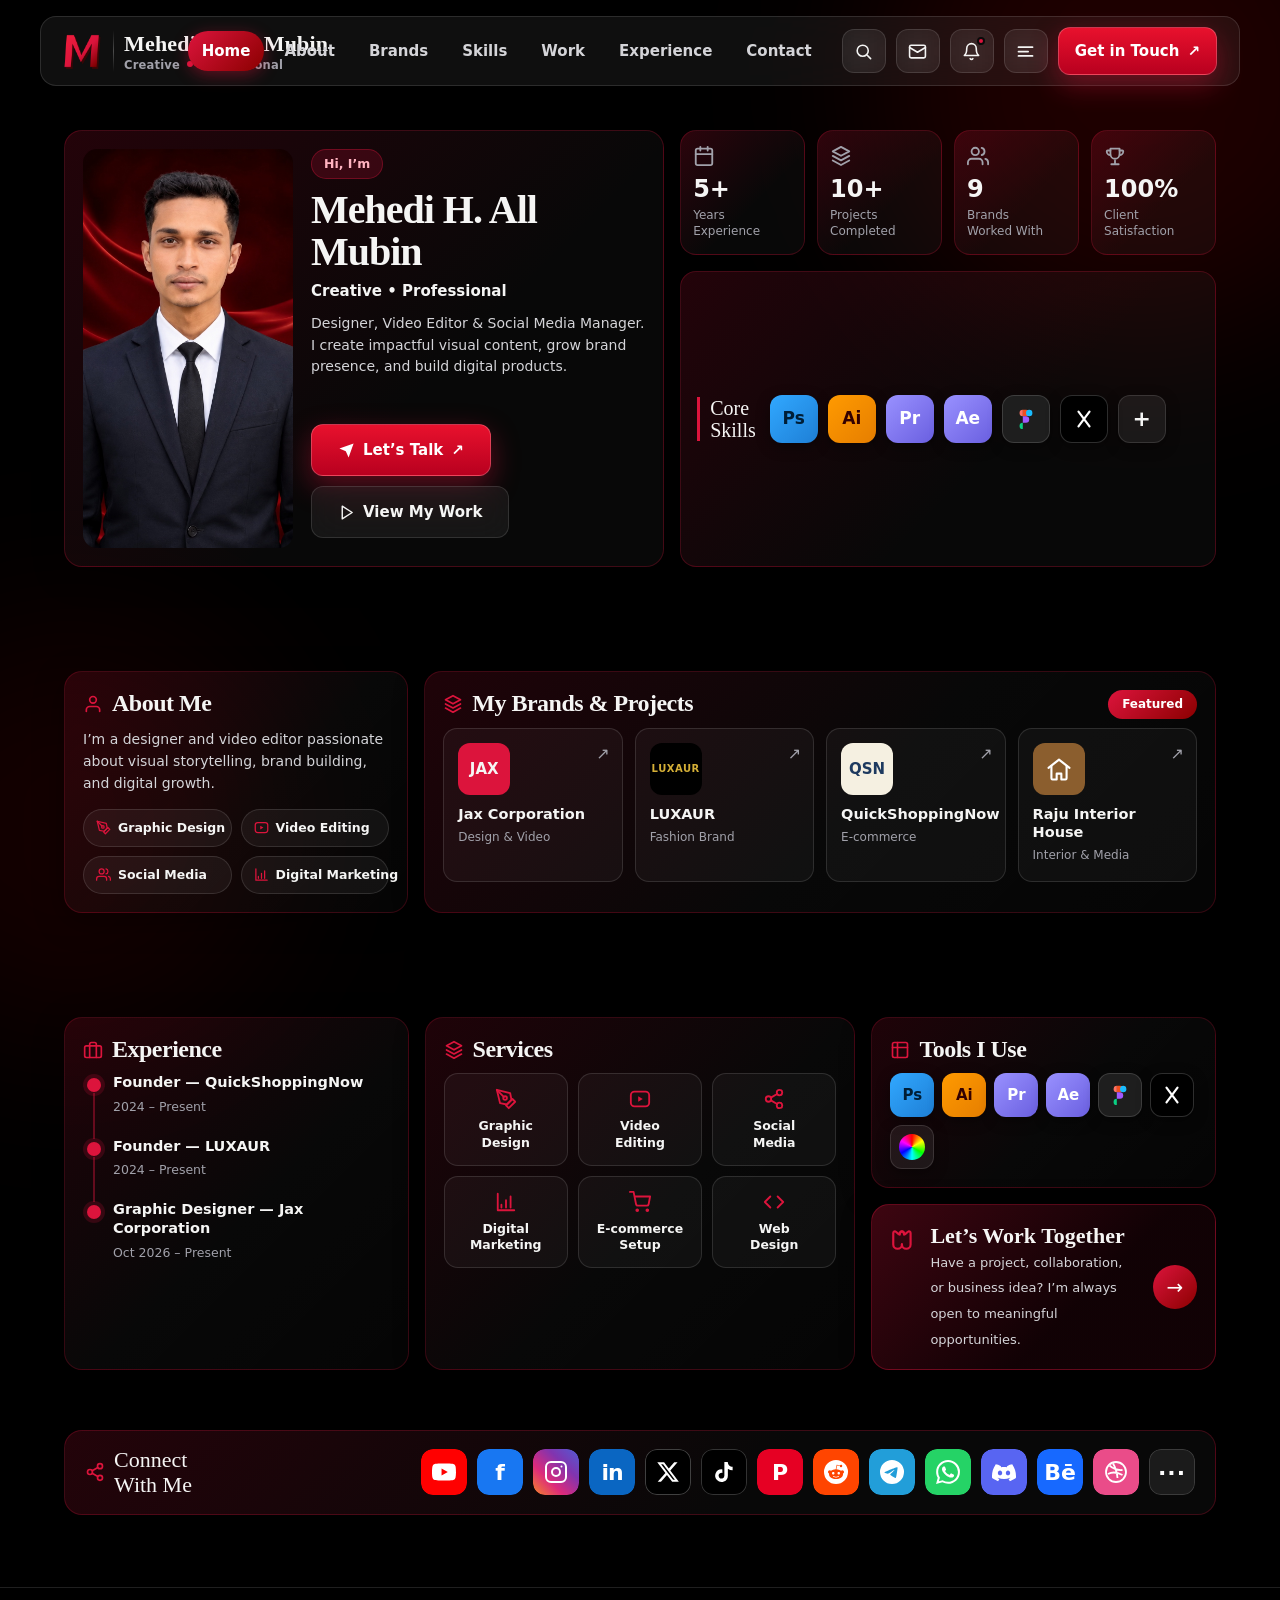
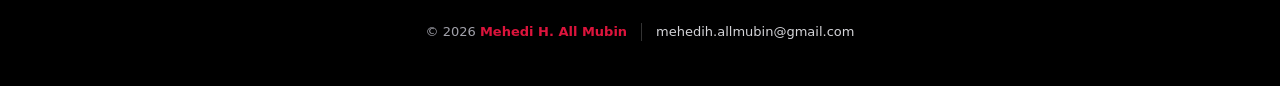
==== commit 82d89e85: "Home rebuild Crimson Glass + #mawa admin login" ====
--- a/01. index.html
+++ b/01. index.html
@@ -14,11 +14,10 @@
 <div class="glow glow-a"></div>
 <div class="glow glow-b"></div>
 <!-- Header: M logo, name, nav, search (home redesign, Option A) -->
-<header class="home-head">
+<header class="home-head hp-head">
   <div class="wrap head">
     <div class="head-left">
-      <button id="menu-btn" class="icon-btn menu-btn" type="button" aria-label="Open menu" aria-expanded="false" aria-controls="nav-drawer"><svg class="menu-ic" width="21" height="21" viewBox="0 0 24 24" fill="none" stroke="currentColor" stroke-width="2" stroke-linecap="round" aria-hidden="true"><line x1="4" y1="7" x2="20" y2="7"/><line x1="4" y1="12" x2="15" y2="12"/><line x1="4" y1="17" x2="20" y2="17"/></svg><svg class="close-ic" width="21" height="21" viewBox="0 0 24 24" fill="none" stroke="currentColor" stroke-width="2" stroke-linecap="round" aria-hidden="true"><line x1="18" y1="6" x2="6" y2="18"/><line x1="6" y1="6" x2="18" y2="18"/></svg></button>
-      <a class="brand" href="index.html"><img class="mark" src="m-logo.png" alt="M"><span class="brand-div" aria-hidden="true"></span><span class="brand-text"><span class="brand-name home-brand-name">Mehedi H. All Mubin</span></span></a>
+      <a class="brand" href="index.html"><img class="mark" src="m-logo.png" alt="M"><span class="brand-div" aria-hidden="true"></span><span class="brand-text"><span class="brand-name home-brand-name">Mehedi H. All Mubin</span><span class="brand-sub">Creative <i aria-hidden="true"></i> Professional</span></span></a>
     </div>
     <nav class="links home-links" aria-label="Sections">
       <a href="index.html" class="active">Home</a>
@@ -26,10 +25,15 @@
       <a href="#brands">Brands</a>
       <a href="#skills">Skills</a>
       <a href="portfolio.html">Work</a>
+      <a href="#experience">Experience</a>
       <a href="contact.html">Contact</a>
     </nav>
     <div class="head-right">
       <button id="search-btn" class="icon-btn" type="button" aria-label="Search this site"><svg width="19" height="19" viewBox="0 0 24 24" fill="none" stroke="currentColor" stroke-width="2" stroke-linecap="round" stroke-linejoin="round" aria-hidden="true"><circle cx="11" cy="11" r="7"/><path d="M21 21l-4.3-4.3"/></svg></button>
+      <a class="icon-btn" href="mailto:mehedih.allmubin@gmail.com" aria-label="Email me"><svg width="19" height="19" viewBox="0 0 24 24" fill="none" stroke="currentColor" stroke-width="2" stroke-linecap="round" stroke-linejoin="round" aria-hidden="true"><rect x="2" y="4" width="20" height="16" rx="2"/><path d="M22 7l-10 6L2 7"/></svg></a>
+      <button id="hp-bell" class="icon-btn hp-bell" type="button" aria-label="Notifications"><svg width="19" height="19" viewBox="0 0 24 24" fill="none" stroke="currentColor" stroke-width="2" stroke-linecap="round" stroke-linejoin="round" aria-hidden="true"><path d="M18 8A6 6 0 0 0 6 8c0 7-3 9-3 9h18s-3-2-3-9"/><path d="M13.73 21a2 2 0 0 1-3.46 0"/></svg><span class="hp-bell-dot" aria-hidden="true"></span></button>
+      <button id="menu-btn" class="icon-btn menu-btn" type="button" aria-label="Open menu" aria-expanded="false" aria-controls="nav-drawer"><svg class="menu-ic" width="21" height="21" viewBox="0 0 24 24" fill="none" stroke="currentColor" stroke-width="2" stroke-linecap="round" aria-hidden="true"><line x1="4" y1="7" x2="20" y2="7"/><line x1="4" y1="12" x2="15" y2="12"/><line x1="4" y1="17" x2="20" y2="17"/></svg><svg class="close-ic" width="21" height="21" viewBox="0 0 24 24" fill="none" stroke="currentColor" stroke-width="2" stroke-linecap="round" aria-hidden="true"><line x1="18" y1="6" x2="6" y2="18"/><line x1="6" y1="6" x2="18" y2="18"/></svg></button>
+      <a class="btn btn-red hp-touch" href="contact.html">Get in Touch <span aria-hidden="true">&#8599;</span></a>
     </div>
   </div>
 </header>
@@ -66,63 +70,120 @@
 </div>
 
 <main id="top">
-  <!-- Home redesign (Option A, liquid glass): portrait card + panels + social bar -->
-  <div class="wrap home-wrap">
+  <!-- Home redesign (Crimson Glass, desktop + phone mockups): hero + stats + skills, about + brands, experience + services + tools, connect bar -->
+  <div class="wrap home-wrap hp-wrap">
     <div class="home-banner" id="home-banner" hidden><img id="home-banner-img" src="" alt="Website banner"></div>
-    <div class="home-grid">
-      <!-- Left: portrait card -->
-      <div class="home-hero-card">
-        <div class="home-portrait"><img src="mehedi-portrait.jpg" alt="Mehedi H. All Mubin"></div>
-        <div class="home-hero-info">
+    <!-- HERO -->
+    <section class="hp-hero">
+      <div class="hp-hero-main">
+        <div class="hp-portrait"><img src="mehedi-portrait.jpg" alt="Mehedi H. All Mubin"></div>
+        <div class="hp-hero-info">
+          <span class="hp-hi">Hi, I&rsquo;m</span>
           <h1>Mehedi H. All Mubin</h1>
-          <p class="home-role">Graphic Designer &amp; Video Editor &mdash; Jax Corporation</p>
-          <p class="home-exp"><svg width="16" height="16" viewBox="0 0 24 24" fill="none" stroke="currentColor" stroke-width="2" stroke-linecap="round" stroke-linejoin="round" aria-hidden="true"><rect x="2" y="7" width="20" height="14" rx="2"/><path d="M16 21V5a2 2 0 0 0-2-2h-4a2 2 0 0 0-2 2v16"/></svg> 5+ years personal / 2+ years working experience</p>
+          <p class="hp-role">Creative <i aria-hidden="true"></i> Professional</p>
+          <p class="hp-desc">Designer, Video Editor &amp; Social Media Manager. I create impactful visual content, grow brand presence, and build digital products.</p>
           <div class="cta-row">
-            <a class="btn btn-red" href="contact.html"><svg width="17" height="17" viewBox="0 0 24 24" fill="currentColor" aria-hidden="true"><path d="M22 2 11 13"/><path d="M22 2 15 22l-4-9-9-4z"/></svg>Let&rsquo;s Talk</a>
+            <a class="btn btn-red" href="contact.html"><svg width="17" height="17" viewBox="0 0 24 24" fill="currentColor" aria-hidden="true"><path d="M22 2 11 13"/><path d="M22 2 15 22l-4-9-9-4z"/></svg>Let&rsquo;s Talk <span aria-hidden="true">&#8599;</span></a>
             <a class="btn btn-glass" href="portfolio.html"><svg width="17" height="17" viewBox="0 0 24 24" fill="none" stroke="currentColor" stroke-width="2" stroke-linecap="round" stroke-linejoin="round" aria-hidden="true"><polygon points="6 3 20 12 6 21 6 3"/></svg>View My Work</a>
           </div>
         </div>
       </div>
-      <!-- Right: panels -->
-      <div class="home-panels">
-        <section class="home-panel home-about" id="about" aria-labelledby="home-about-h">
-          <h2 id="home-about-h">About Me</h2>
-          <p>I&rsquo;m a designer and video editor with a passion for visual storytelling and brand building. I create engaging content, manage social media, and build e-commerce brands. I&rsquo;m the founder of QuickShoppingNow and LUXAUR.</p>
-          <p class="home-about-loc" id="home-about-loc" hidden></p>
-        </section>
-        <section class="home-panel home-skills" id="skills" aria-labelledby="home-skills-h">
-          <h2 id="home-skills-h">Core Skills</h2>
-          <div class="home-skill-tiles">
-            <div class="home-skill"><span class="home-skill-ic"><svg width="24" height="24" viewBox="0 0 24 24" fill="none" stroke="currentColor" stroke-width="2" stroke-linecap="round" stroke-linejoin="round" aria-hidden="true"><path d="M12 19l7-7 3 3-7 7-3-3z"/><path d="M18 13l-1.5-7.5L2 2l3.5 14.5L13 18l5-5z"/><path d="M2 2l7.586 7.586"/><circle cx="11" cy="11" r="2"/></svg></span><span>Graphic Design</span></div>
-            <div class="home-skill"><span class="home-skill-ic"><svg width="24" height="24" viewBox="0 0 24 24" fill="none" stroke="currentColor" stroke-width="2" stroke-linecap="round" stroke-linejoin="round" aria-hidden="true"><rect x="2" y="4" width="20" height="16" rx="4"/><polygon points="10 9 15 12 10 15 10 9" fill="currentColor" stroke="none"/></svg></span><span>Video Editing</span></div>
-            <div class="home-skill"><span class="home-skill-ic"><svg width="24" height="24" viewBox="0 0 24 24" fill="none" stroke="currentColor" stroke-width="2" stroke-linecap="round" stroke-linejoin="round" aria-hidden="true"><path d="M17 21v-2a4 4 0 0 0-4-4H5a4 4 0 0 0-4 4v2"/><circle cx="9" cy="7" r="4"/><path d="M23 21v-2a4 4 0 0 0-3-3.9"/><path d="M16 3.1a4 4 0 0 1 0 7.8"/></svg></span><span>Social Media</span></div>
-            <div class="home-skill"><span class="home-skill-ic"><svg width="24" height="24" viewBox="0 0 24 24" fill="none" stroke="currentColor" stroke-width="2" stroke-linecap="round" stroke-linejoin="round" aria-hidden="true"><path d="M3 3v18h18"/><path d="M7 15v3M12 10v8M17 6v12"/></svg></span><span>Digital Marketing</span></div>
-            <div class="home-skill"><span class="home-skill-ic"><svg width="24" height="24" viewBox="0 0 24 24" fill="none" stroke="currentColor" stroke-width="2" stroke-linecap="round" stroke-linejoin="round" aria-hidden="true"><circle cx="9" cy="21" r="1"/><circle cx="20" cy="21" r="1"/><path d="M1 1h4l2.7 13.4a2 2 0 0 0 2 1.6h9.7a2 2 0 0 0 2-1.6L23 6H6"/></svg></span><span>E-commerce</span></div>
-            <div class="home-skill"><span class="home-skill-ic"><svg width="24" height="24" viewBox="0 0 24 24" fill="none" stroke="currentColor" stroke-width="2" stroke-linecap="round" stroke-linejoin="round" aria-hidden="true"><polyline points="16 18 22 12 16 6"/><polyline points="8 6 2 12 8 18"/></svg></span><span>Web Design</span></div>
-          </div>
-        </section>
-        <section class="home-panel home-brands" id="brands" aria-labelledby="home-brands-h">
-          <h2 id="home-brands-h">My Brands &amp; Projects</h2>
-          <div class="home-brand-grid" id="home-brands"></div>
-        </section>
-      </div>
-    </div>
-    <!-- Social Links bar -->
-    <section class="home-social-bar" aria-labelledby="home-social-h">
-      <h2 id="home-social-h">Social Links</h2>
-      <span class="home-social-count" id="home-social-count">26 platforms</span>
-      <div class="home-social-icons">
-          <a class="home-social-ic" data-platform="youtube" aria-label="YouTube" href="https://www.youtube.com" target="_blank" rel="noopener"><span class="bl bl-yt"><svg width="26" height="26" viewBox="0 0 24 24" fill="#fff" aria-hidden="true"><path d="M23.5 6.19a3.02 3.02 0 0 0-2.12-2.14C19.5 3.55 12 3.55 12 3.55s-7.5 0-9.38.5A3.02 3.02 0 0 0 .5 6.19C0 8.07 0 12 0 12s0 3.93.5 5.81a3.02 3.02 0 0 0 2.12 2.14c1.88.5 9.38.5 9.38.5s7.5 0 9.38-.5a3.02 3.02 0 0 0 2.12-2.14C24 15.93 24 12 24 12s0-3.93-.5-5.81zM9.55 15.57V8.43L15.82 12l-6.27 3.57z"/></svg></span></a>
-          <a class="home-social-ic" data-platform="facebook" aria-label="Facebook" href="https://www.facebook.com" target="_blank" rel="noopener"><span class="bl bl-fb">f</span></a>
-          <a class="home-social-ic" data-platform="instagram" aria-label="Instagram" href="https://www.instagram.com" target="_blank" rel="noopener"><span class="bl bl-ig"><svg width="26" height="26" viewBox="0 0 24 24" fill="none" stroke="#fff" stroke-width="2" stroke-linecap="round" stroke-linejoin="round" aria-hidden="true"><rect x="2" y="2" width="20" height="20" rx="5"/><circle cx="12" cy="12" r="4"/><line x1="17.5" y1="6.5" x2="17.51" y2="6.5"/></svg></span></a>
-          <a class="home-social-ic" data-platform="linkedin" aria-label="LinkedIn" href="https://www.linkedin.com" target="_blank" rel="noopener"><span class="bl bl-li">in</span></a>
-          <a class="home-social-ic" data-platform="x" aria-label="X" href="https://x.com" target="_blank" rel="noopener"><span class="bl bl-x"><svg width="24" height="24" viewBox="0 0 24 24" fill="#fff" aria-hidden="true"><path d="M18.244 2.25h3.308l-7.227 8.26 8.502 11.24H16.17l-5.214-6.817L4.99 21.75H1.68l7.73-8.835L1.254 2.25H8.08l4.713 6.231zm-1.161 17.52h1.833L7.084 4.126H5.117z"/></svg></span></a>
-          <a class="home-social-ic" data-platform="tiktok" aria-label="TikTok" href="https://www.tiktok.com" target="_blank" rel="noopener"><span class="bl bl-tk"><svg width="26" height="26" viewBox="0 0 24 24" fill="#fff" aria-hidden="true"><path d="M19.59 6.69a4.83 4.83 0 0 1-3.77-4.25V2h-3.45v13.67a2.89 2.89 0 0 1-5.2 1.74 2.89 2.89 0 0 1 2.31-4.64 2.93 2.93 0 0 1 .88.13V9.4a6.84 6.84 0 0 0-1-.05A6.33 6.33 0 0 0 5 20.1a6.34 6.34 0 0 0 10.86-4.43v-7a8.16 8.16 0 0 0 4.77 1.52v-3.4a4.85 4.85 0 0 1-1-.1z"/></svg></span></a>
-          <a class="home-social-ic" data-platform="pinterest" aria-label="Pinterest" href="https://www.pinterest.com" target="_blank" rel="noopener"><span class="bl bl-pi">P</span></a>
-          <a class="home-social-ic" data-platform="reddit" aria-label="Reddit" href="https://www.reddit.com" target="_blank" rel="noopener"><span class="bl bl-re"><svg width="26" height="26" viewBox="0 0 24 24" fill="#fff" aria-hidden="true"><path d="M12 0A12 12 0 0 0 0 12a12 12 0 0 0 12 12 12 12 0 0 0 12-12A12 12 0 0 0 12 0zm5.01 4.744c.688 0 1.25.561 1.25 1.249a1.25 1.25 0 0 1-2.498.056l-2.597-.547-.8 3.747c1.824.07 3.48.632 4.674 1.488.308-.309.73-.491 1.207-.491.968 0 1.754.786 1.754 1.754 0 .716-.435 1.333-1.01 1.614a3.111 3.111 0 0 1 .042.52c0 2.694-3.13 4.87-7.004 4.87-3.874 0-7.004-2.176-7.004-4.87 0-.183.015-.366.043-.534A1.748 1.748 0 0 1 4.028 12c0-.968.786-1.754 1.754-1.754.463 0 .898.196 1.207.49 1.207-.883 2.878-1.43 4.744-1.487l.885-4.182a.342.342 0 0 1 .14-.197.35.35 0 0 1 .238-.042l2.906.617a1.214 1.214 0 0 1 1.108-.701zM9.25 12C8.561 12 8 12.562 8 13.25c0 .688.561 1.248 1.25 1.248.687 0 1.248-.561 1.248-1.249 0-.688-.561-1.249-1.249-1.249zm5.5 0c-.687 0-1.248.561-1.248 1.25 0 .688.561 1.248 1.249 1.248.688 0 1.249-.561 1.249-1.249 0-.688-.562-1.249-1.25-1.249zm-5.466 3.99a.327.327 0 0 0-.231.094.33.33 0 0 0 0 .463c.842.842 2.484.913 2.961.913.477 0 2.105-.056 2.961-.913a.361.361 0 0 0 .029-.463.33.33 0 0 0-.464 0c-.547.533-1.684.73-2.512.73-.828 0-1.979-.196-2.512-.73a.326.326 0 0 0-.232-.095z"/></svg></span></a>
-          <a class="home-social-ic" data-platform="telegram" aria-label="Telegram" href="https://telegram.org" target="_blank" rel="noopener"><span class="bl bl-tg"><svg width="26" height="26" viewBox="0 0 24 24" fill="#fff" aria-hidden="true"><path d="M11.944 0A12 12 0 0 0 0 12a12 12 0 0 0 12 12 12 12 0 0 0 12-12A12 12 0 0 0 12 0a12 12 0 0 0-.056 0zm4.962 7.224c.1-.002.321.023.465.14a.506.506 0 0 1 .171.325c.016.093.036.306.02.472-.18 1.898-.962 6.502-1.36 8.627-.168.9-.499 1.201-.82 1.23-.696.065-1.225-.46-1.9-.902-1.056-.693-1.653-1.124-2.678-1.8-1.185-.78-.417-1.21.258-1.91.177-.184 3.247-2.977 3.307-3.23.007-.032.014-.15-.056-.212s-.174-.041-.249-.024c-.106.024-1.793 1.14-5.061 3.345-.48.33-.913.49-1.302.48-.428-.008-1.252-.241-1.865-.44-.752-.245-1.349-.374-1.297-.789.027-.216.325-.437.893-.663 3.498-1.524 5.83-2.529 6.998-3.014 3.332-1.386 4.025-1.627 4.476-1.635z"/></svg></span></a>
-          <a class="home-social-ic" data-platform="whatsapp" aria-label="WhatsApp" href="https://www.whatsapp.com" target="_blank" rel="noopener"><span class="bl bl-wa"><svg width="26" height="26" viewBox="0 0 24 24" fill="#fff" aria-hidden="true"><path d="M17.472 14.382c-.297-.149-1.758-.867-2.03-.967-.273-.099-.471-.148-.67.15-.197.297-.767.966-.94 1.164-.173.199-.347.223-.644.075-.297-.15-1.255-.463-2.39-1.475-.883-.788-1.48-1.761-1.653-2.059-.173-.297-.018-.458.13-.606.134-.133.298-.347.446-.52.149-.174.198-.298.298-.497.099-.198.05-.371-.025-.52-.075-.149-.669-1.612-.916-2.207-.242-.579-.487-.5-.669-.51-.173-.008-.371-.01-.57-.01-.198 0-.52.074-.792.372-.272.297-1.04 1.016-1.04 2.479 0 1.462 1.065 2.875 1.213 3.074.149.198 2.096 3.2 5.077 4.487.709.306 1.262.489 1.694.625.712.227 1.36.195 1.871.118.571-.085 1.758-.719 2.006-1.413.248-.694.248-1.289.173-1.413-.074-.124-.272-.198-.57-.347m-5.421 7.403h-.004a9.87 9.87 0 0 1-5.031-1.378l-.361-.214-3.741.982.998-3.648-.235-.374a9.86 9.86 0 0 1-1.51-5.26c.001-5.45 4.436-9.884 9.888-9.884 2.64 0 5.122 1.03 6.988 2.898a9.825 9.825 0 0 1 2.893 6.994c-.003 5.45-4.437 9.884-9.885 9.884m8.413-18.297A11.815 11.815 0 0 0 12.05 0C5.495 0 .16 5.335.157 11.892c0 2.096.547 4.142 1.588 5.945L.057 24l6.305-1.654a11.882 11.882 0 0 0 5.683 1.448h.005c6.554 0 11.89-5.335 11.893-11.893a11.821 11.821 0 0 0-3.48-8.413z"/></svg></span></a>
-        <a class="home-social-ic home-social-more" href="contact.html" aria-label="All social links"><span class="bl bl-more">&middot;&middot;&middot;</span></a>
+      <div class="hp-hero-side">
+        <div class="hp-stats">
+          <div class="hp-stat"><span class="hp-stat-ic"><svg width="22" height="22" viewBox="0 0 24 24" fill="none" stroke="currentColor" stroke-width="2" stroke-linecap="round" stroke-linejoin="round" aria-hidden="true"><rect x="3" y="4" width="18" height="18" rx="2"/><path d="M16 2v4M8 2v4M3 10h18"/></svg></span><b>5+</b><span>Years<br>Experience</span></div>
+          <div class="hp-stat"><span class="hp-stat-ic"><svg width="22" height="22" viewBox="0 0 24 24" fill="none" stroke="currentColor" stroke-width="2" stroke-linecap="round" stroke-linejoin="round" aria-hidden="true"><path d="m12 2 9 4.9-9 4.9-9-4.9z"/><path d="m3 11.9 9 4.9 9-4.9"/><path d="m3 16.9 9 4.9 9-4.9"/></svg></span><b>10+</b><span>Projects<br>Completed</span></div>
+          <div class="hp-stat"><span class="hp-stat-ic"><svg width="22" height="22" viewBox="0 0 24 24" fill="none" stroke="currentColor" stroke-width="2" stroke-linecap="round" stroke-linejoin="round" aria-hidden="true"><path d="M17 21v-2a4 4 0 0 0-4-4H5a4 4 0 0 0-4 4v2"/><circle cx="9" cy="7" r="4"/><path d="M23 21v-2a4 4 0 0 0-3-3.9"/><path d="M16 3.1a4 4 0 0 1 0 7.8"/></svg></span><b>9</b><span>Brands<br>Worked With</span></div>
+          <div class="hp-stat"><span class="hp-stat-ic"><svg width="22" height="22" viewBox="0 0 24 24" fill="none" stroke="currentColor" stroke-width="2" stroke-linecap="round" stroke-linejoin="round" aria-hidden="true"><path d="M8 21h8M12 17v4M7 4h10v6a5 5 0 0 1-10 0z"/><path d="M7 6H4a1 1 0 0 0-1 1c0 2.5 2 4 4 4M17 6h3a1 1 0 0 1 1 1c0 2.5-2 4-4 4"/></svg></span><b>100%</b><span>Client<br>Satisfaction</span></div>
+        </div>
+        <div class="hp-skills" id="skills">
+          <span class="hp-skills-h">Core<br>Skills</span>
+          <span class="hp-tool hp-tool-ps" title="Photoshop">Ps</span>
+          <span class="hp-tool hp-tool-ai" title="Illustrator">Ai</span>
+          <span class="hp-tool hp-tool-pr" title="Premiere Pro">Pr</span>
+          <span class="hp-tool hp-tool-ae" title="After Effects">Ae</span>
+          <span class="hp-tool hp-tool-figma" title="Figma"><svg width="22" height="22" viewBox="0 0 24 24" fill="none" aria-hidden="true"><path d="M8.5 2h3.5a3.5 3.5 0 0 1 0 7H8.5z" fill="#F24E1E"/><path d="M8.5 9h3.5a3.5 3.5 0 0 1 0 7H8.5z" fill="#A259FF"/><path d="M8.5 2a3.5 3.5 0 1 0 0 7H8.5z" fill="#FF7262"/><circle cx="15.5" cy="5.5" r="3.5" fill="#1ABCFE"/><path d="M8.5 16a3.5 3.5 0 1 0 0 7v-7z" fill="#0ACF83"/></svg></span>
+          <span class="hp-tool hp-tool-capcut" title="CapCut"><svg width="22" height="22" viewBox="0 0 24 24" fill="none" stroke="#fff" stroke-width="2.4" stroke-linecap="round" aria-hidden="true"><path d="M6 4l12 16M18 4L6 20"/></svg></span>
+          <a class="hp-tool hp-tool-more" href="#tools" aria-label="More tools">+</a>
+        </div>
+      </div>
+    </section>
+    <!-- ABOUT + BRANDS -->
+    <section class="hp-row2">
+      <div class="hp-panel hp-about" id="about">
+        <h2><span class="hp-h-ic"><svg width="20" height="20" viewBox="0 0 24 24" fill="none" stroke="currentColor" stroke-width="2" stroke-linecap="round" stroke-linejoin="round" aria-hidden="true"><path d="M20 21v-2a4 4 0 0 0-4-4H8a4 4 0 0 0-4 4v2"/><circle cx="12" cy="7" r="4"/></svg></span>About Me</h2>
+        <p>I&rsquo;m a designer and video editor passionate about visual storytelling, brand building, and digital growth.</p>
+        <p class="hp-about-loc" id="home-about-loc" hidden></p>
+        <div class="hp-about-pills">
+          <span><svg width="15" height="15" viewBox="0 0 24 24" fill="none" stroke="currentColor" stroke-width="2" stroke-linecap="round" stroke-linejoin="round" aria-hidden="true"><path d="M12 19l7-7 3 3-7 7-3-3z"/><path d="M18 13l-1.5-7.5L2 2l3.5 14.5L13 18l5-5z"/><path d="M2 2l7.586 7.586"/><circle cx="11" cy="11" r="2"/></svg>Graphic Design</span>
+          <span><svg width="15" height="15" viewBox="0 0 24 24" fill="none" stroke="currentColor" stroke-width="2" stroke-linecap="round" stroke-linejoin="round" aria-hidden="true"><rect x="2" y="4" width="20" height="16" rx="4"/><polygon points="10 9 15 12 10 15 10 9" fill="currentColor" stroke="none"/></svg>Video Editing</span>
+          <span><svg width="15" height="15" viewBox="0 0 24 24" fill="none" stroke="currentColor" stroke-width="2" stroke-linecap="round" stroke-linejoin="round" aria-hidden="true"><path d="M17 21v-2a4 4 0 0 0-4-4H5a4 4 0 0 0-4 4v2"/><circle cx="9" cy="7" r="4"/><path d="M23 21v-2a4 4 0 0 0-3-3.9"/><path d="M16 3.1a4 4 0 0 1 0 7.8"/></svg>Social Media</span>
+          <span><svg width="15" height="15" viewBox="0 0 24 24" fill="none" stroke="currentColor" stroke-width="2" stroke-linecap="round" stroke-linejoin="round" aria-hidden="true"><path d="M3 3v18h18"/><path d="M7 15v3M12 10v8M17 6v12"/></svg>Digital Marketing</span>
+        </div>
+      </div>
+      <div class="hp-panel hp-brands" id="brands">
+        <div class="hp-brands-head"><h2><span class="hp-h-ic"><svg width="20" height="20" viewBox="0 0 24 24" fill="none" stroke="currentColor" stroke-width="2" stroke-linecap="round" stroke-linejoin="round" aria-hidden="true"><path d="m12 2 9 4.9-9 4.9-9-4.9z"/><path d="m3 11.9 9 4.9 9-4.9"/><path d="m3 16.9 9 4.9 9-4.9"/></svg></span>My Brands &amp; Projects</h2><span class="hp-featured">Featured</span></div>
+        <div class="hp-brand-grid" id="hp-brands"></div>
+      </div>
+    </section>
+    <!-- EXPERIENCE + SERVICES + TOOLS / WORK TOGETHER -->
+    <section class="hp-row3">
+      <div class="hp-panel hp-exp" id="experience">
+        <h2><span class="hp-h-ic"><svg width="20" height="20" viewBox="0 0 24 24" fill="none" stroke="currentColor" stroke-width="2" stroke-linecap="round" stroke-linejoin="round" aria-hidden="true"><rect x="2" y="7" width="20" height="14" rx="2"/><path d="M16 21V5a2 2 0 0 0-2-2h-4a2 2 0 0 0-2 2v16"/></svg></span>Experience</h2>
+        <ol class="hp-timeline">
+          <li><b>Founder &mdash; QuickShoppingNow</b><span>2024 &ndash; Present</span></li>
+          <li><b>Founder &mdash; LUXAUR</b><span>2024 &ndash; Present</span></li>
+          <li><b>Graphic Designer &mdash; Jax Corporation</b><span>Oct 2026 &ndash; Present</span></li>
+        </ol>
+      </div>
+      <div class="hp-panel hp-services">
+        <h2><span class="hp-h-ic"><svg width="20" height="20" viewBox="0 0 24 24" fill="none" stroke="currentColor" stroke-width="2" stroke-linecap="round" stroke-linejoin="round" aria-hidden="true"><path d="m12 2 9 4.9-9 4.9-9-4.9z"/><path d="m3 11.9 9 4.9 9-4.9"/><path d="m3 16.9 9 4.9 9-4.9"/></svg></span>Services</h2>
+        <div class="hp-svc-grid">
+          <div><svg width="22" height="22" viewBox="0 0 24 24" fill="none" stroke="currentColor" stroke-width="2" stroke-linecap="round" stroke-linejoin="round" aria-hidden="true"><path d="M12 19l7-7 3 3-7 7-3-3z"/><path d="M18 13l-1.5-7.5L2 2l3.5 14.5L13 18l5-5z"/><path d="M2 2l7.586 7.586"/><circle cx="11" cy="11" r="2"/></svg><span>Graphic<br>Design</span></div>
+          <div><svg width="22" height="22" viewBox="0 0 24 24" fill="none" stroke="currentColor" stroke-width="2" stroke-linecap="round" stroke-linejoin="round" aria-hidden="true"><rect x="2" y="4" width="20" height="16" rx="4"/><polygon points="10 9 15 12 10 15 10 9" fill="currentColor" stroke="none"/></svg><span>Video<br>Editing</span></div>
+          <div><svg width="22" height="22" viewBox="0 0 24 24" fill="none" stroke="currentColor" stroke-width="2" stroke-linecap="round" stroke-linejoin="round" aria-hidden="true"><circle cx="18" cy="5" r="3"/><circle cx="6" cy="12" r="3"/><circle cx="18" cy="19" r="3"/><path d="M8.6 13.5l6.8 4M15.4 6.5l-6.8 4"/></svg><span>Social<br>Media</span></div>
+          <div><svg width="22" height="22" viewBox="0 0 24 24" fill="none" stroke="currentColor" stroke-width="2" stroke-linecap="round" stroke-linejoin="round" aria-hidden="true"><path d="M3 3v18h18"/><path d="M7 15v3M12 10v8M17 6v12"/></svg><span>Digital<br>Marketing</span></div>
+          <div><svg width="22" height="22" viewBox="0 0 24 24" fill="none" stroke="currentColor" stroke-width="2" stroke-linecap="round" stroke-linejoin="round" aria-hidden="true"><circle cx="9" cy="21" r="1"/><circle cx="20" cy="21" r="1"/><path d="M1 1h4l2.7 13.4a2 2 0 0 0 2 1.6h9.7a2 2 0 0 0 2-1.6L23 6H6"/></svg><span>E-commerce<br>Setup</span></div>
+          <div><svg width="22" height="22" viewBox="0 0 24 24" fill="none" stroke="currentColor" stroke-width="2" stroke-linecap="round" stroke-linejoin="round" aria-hidden="true"><polyline points="16 18 22 12 16 6"/><polyline points="8 6 2 12 8 18"/></svg><span>Web<br>Design</span></div>
+        </div>
+      </div>
+      <div class="hp-side3">
+        <div class="hp-panel hp-tools" id="tools">
+          <h2><span class="hp-h-ic"><svg width="20" height="20" viewBox="0 0 24 24" fill="none" stroke="currentColor" stroke-width="2" stroke-linecap="round" stroke-linejoin="round" aria-hidden="true"><rect x="3" y="3" width="18" height="18" rx="2"/><path d="M9 3v18M3 9h18"/></svg></span>Tools I Use</h2>
+          <div class="hp-tools-row">
+            <span class="hp-tool hp-tool-ps" title="Photoshop">Ps</span>
+            <span class="hp-tool hp-tool-ai" title="Illustrator">Ai</span>
+            <span class="hp-tool hp-tool-pr" title="Premiere Pro">Pr</span>
+            <span class="hp-tool hp-tool-ae" title="After Effects">Ae</span>
+            <span class="hp-tool hp-tool-figma" title="Figma"><svg width="22" height="22" viewBox="0 0 24 24" fill="none" aria-hidden="true"><path d="M8.5 2h3.5a3.5 3.5 0 0 1 0 7H8.5z" fill="#F24E1E"/><path d="M8.5 9h3.5a3.5 3.5 0 0 1 0 7H8.5z" fill="#A259FF"/><path d="M8.5 2a3.5 3.5 0 1 0 0 7H8.5z" fill="#FF7262"/><circle cx="15.5" cy="5.5" r="3.5" fill="#1ABCFE"/><path d="M8.5 16a3.5 3.5 0 1 0 0 7v-7z" fill="#0ACF83"/></svg></span>
+            <span class="hp-tool hp-tool-capcut" title="CapCut"><svg width="22" height="22" viewBox="0 0 24 24" fill="none" stroke="#fff" stroke-width="2.4" stroke-linecap="round" aria-hidden="true"><path d="M6 4l12 16M18 4L6 20"/></svg></span>
+            <span class="hp-tool hp-tool-wheel" title="And more"><span class="hp-wheel" aria-hidden="true"></span></span>
+          </div>
+        </div>
+        <a class="hp-panel hp-work" href="contact.html">
+          <span class="hp-work-ic"><svg width="26" height="26" viewBox="0 0 24 24" fill="none" stroke="currentColor" stroke-width="2" stroke-linecap="round" stroke-linejoin="round" aria-hidden="true"><path d="M11 17a4 4 0 0 0 8 0V6.5a1.5 1.5 0 0 0-2.4-1.2L14 7.5l-2.4-2.2A1.5 1.5 0 0 0 9.2 6.5L9 8"/><path d="M11 17a4 4 0 0 1-8 0V6.5a1.5 1.5 0 0 1 2.4-1.2L8 7.5l2.4-2.2A1.5 1.5 0 0 1 12.8 6.5L13 8"/></svg></span>
+          <span class="hp-work-txt"><b>Let&rsquo;s Work Together</b><span>Have a project, collaboration, or business idea? I&rsquo;m always open to meaningful opportunities.</span></span>
+          <span class="hp-work-arrow" aria-hidden="true">&#8594;</span>
+        </a>
+      </div>
+    </section>
+    <!-- CONNECT -->
+    <section class="hp-connect">
+      <span class="hp-connect-h"><span class="hp-h-ic"><svg width="20" height="20" viewBox="0 0 24 24" fill="none" stroke="currentColor" stroke-width="2" stroke-linecap="round" stroke-linejoin="round" aria-hidden="true"><circle cx="18" cy="5" r="3"/><circle cx="6" cy="12" r="3"/><circle cx="18" cy="19" r="3"/><path d="M8.6 13.5l6.8 4M15.4 6.5l-6.8 4"/></svg></span>Connect<br>With Me</span>
+      <div class="hp-connect-icons">
+        <a class="hp-con-ic" data-platform="youtube" aria-label="YouTube" href="https://www.youtube.com" target="_blank" rel="noopener"><span class="bl bl-yt"><svg width="24" height="24" viewBox="0 0 24 24" fill="#fff" aria-hidden="true"><path d="M23.5 6.19a3.02 3.02 0 0 0-2.12-2.14C19.5 3.55 12 3.55 12 3.55s-7.5 0-9.38.5A3.02 3.02 0 0 0 .5 6.19C0 8.07 0 12 0 12s0 3.93.5 5.81a3.02 3.02 0 0 0 2.12 2.14c1.88.5 9.38.5 9.38.5s7.5 0 9.38-.5a3.02 3.02 0 0 0 2.12-2.14C24 15.93 24 12 24 12s0-3.93-.5-5.81zM9.55 15.57V8.43L15.82 12l-6.27 3.57z"/></svg></span></a>
+        <a class="hp-con-ic" data-platform="facebook" aria-label="Facebook" href="https://www.facebook.com" target="_blank" rel="noopener"><span class="bl bl-fb">f</span></a>
+        <a class="hp-con-ic" data-platform="instagram" aria-label="Instagram" href="https://www.instagram.com" target="_blank" rel="noopener"><span class="bl bl-ig"><svg width="24" height="24" viewBox="0 0 24 24" fill="none" stroke="#fff" stroke-width="2" stroke-linecap="round" stroke-linejoin="round" aria-hidden="true"><rect x="2" y="2" width="20" height="20" rx="5"/><circle cx="12" cy="12" r="4"/><line x1="17.5" y1="6.5" x2="17.51" y2="6.5"/></svg></span></a>
+        <a class="hp-con-ic" data-platform="linkedin" aria-label="LinkedIn" href="https://www.linkedin.com" target="_blank" rel="noopener"><span class="bl bl-li">in</span></a>
+        <a class="hp-con-ic" data-platform="x" aria-label="X" href="https://x.com" target="_blank" rel="noopener"><span class="bl bl-x"><svg width="22" height="22" viewBox="0 0 24 24" fill="#fff" aria-hidden="true"><path d="M18.244 2.25h3.308l-7.227 8.26 8.502 11.24H16.17l-5.214-6.817L4.99 21.75H1.68l7.73-8.835L1.254 2.25H8.08l4.713 6.231zm-1.161 17.52h1.833L7.084 4.126H5.117z"/></svg></span></a>
+        <a class="hp-con-ic" data-platform="tiktok" aria-label="TikTok" href="https://www.tiktok.com" target="_blank" rel="noopener"><span class="bl bl-tk"><svg width="24" height="24" viewBox="0 0 24 24" fill="#fff" aria-hidden="true"><path d="M19.59 6.69a4.83 4.83 0 0 1-3.77-4.25V2h-3.45v13.67a2.89 2.89 0 0 1-5.2 1.74 2.89 2.89 0 0 1 2.31-4.64 2.93 2.93 0 0 1 .88.13V9.4a6.84 6.84 0 0 0-1-.05A6.33 6.33 0 0 0 5 20.1a6.34 6.34 0 0 0 10.86-4.43v-7a8.16 8.16 0 0 0 4.77 1.52v-3.4a4.85 4.85 0 0 1-1-.1z"/></svg></span></a>
+        <a class="hp-con-ic" data-platform="pinterest" aria-label="Pinterest" href="https://www.pinterest.com" target="_blank" rel="noopener"><span class="bl bl-pi">P</span></a>
+        <a class="hp-con-ic hp-con-extra" data-platform="reddit" aria-label="Reddit" href="https://www.reddit.com" target="_blank" rel="noopener"><span class="bl bl-re"><svg width="24" height="24" viewBox="0 0 24 24" fill="#fff" aria-hidden="true"><path d="M12 0A12 12 0 0 0 0 12a12 12 0 0 0 12 12 12 12 0 0 0 12-12A12 12 0 0 0 12 0zm5.01 4.744c.688 0 1.25.561 1.25 1.249a1.25 1.25 0 0 1-2.498.056l-2.597-.547-.8 3.747c1.824.07 3.48.632 4.674 1.488.308-.309.73-.491 1.207-.491.968 0 1.754.786 1.754 1.754 0 .716-.435 1.333-1.01 1.614a3.111 3.111 0 0 1 .042.52c0 2.694-3.13 4.87-7.004 4.87-3.874 0-7.004-2.176-7.004-4.87 0-.183.015-.366.043-.534A1.748 1.748 0 0 1 4.028 12c0-.968.786-1.754 1.754-1.754.463 0 .898.196 1.207.49 1.207-.883 2.878-1.43 4.744-1.487l.885-4.182a.342.342 0 0 1 .14-.197.35.35 0 0 1 .238-.042l2.906.617a1.214 1.214 0 0 1 1.108-.701zM9.25 12C8.561 12 8 12.562 8 13.25c0 .688.561 1.248 1.25 1.248.687 0 1.248-.561 1.248-1.249 0-.688-.561-1.249-1.249-1.249zm5.5 0c-.687 0-1.248.561-1.248 1.25 0 .688.561 1.248 1.249 1.248.688 0 1.249-.561 1.249-1.249 0-.688-.562-1.249-1.25-1.249zm-5.466 3.99a.327.327 0 0 0-.231.094.33.33 0 0 0 0 .463c.842.842 2.484.913 2.961.913.477 0 2.105-.056 2.961-.913a.361.361 0 0 0 .029-.463.33.33 0 0 0-.464 0c-.547.533-1.684.73-2.512.73-.828 0-1.979-.196-2.512-.73a.326.326 0 0 0-.232-.095z"/></svg></span></a>
+        <a class="hp-con-ic" data-platform="telegram" aria-label="Telegram" href="https://telegram.org" target="_blank" rel="noopener"><span class="bl bl-tg"><svg width="24" height="24" viewBox="0 0 24 24" fill="#fff" aria-hidden="true"><path d="M11.944 0A12 12 0 0 0 0 12a12 12 0 0 0 12 12 12 12 0 0 0 12-12A12 12 0 0 0 12 0a12 12 0 0 0-.056 0zm4.962 7.224c.1-.002.321.023.465.14a.506.506 0 0 1 .171.325c.016.093.036.306.02.472-.18 1.898-.962 6.502-1.36 8.627-.168.9-.499 1.201-.82 1.23-.696.065-1.225-.46-1.9-.902-1.056-.693-1.653-1.124-2.678-1.8-1.185-.78-.417-1.21.258-1.91.177-.184 3.247-2.977 3.307-3.23.007-.032.014-.15-.056-.212s-.174-.041-.249-.024c-.106.024-1.793 1.14-5.061 3.345-.48.33-.913.49-1.302.48-.428-.008-1.252-.241-1.865-.44-.752-.245-1.349-.374-1.297-.789.027-.216.325-.437.893-.663 3.498-1.524 5.83-2.529 6.998-3.014 3.332-1.386 4.025-1.627 4.476-1.635z"/></svg></span></a>
+        <a class="hp-con-ic" data-platform="whatsapp" aria-label="WhatsApp" href="https://www.whatsapp.com" target="_blank" rel="noopener"><span class="bl bl-wa"><svg width="24" height="24" viewBox="0 0 24 24" fill="#fff" aria-hidden="true"><path d="M17.472 14.382c-.297-.149-1.758-.867-2.03-.967-.273-.099-.471-.148-.67.15-.197.297-.767.966-.94 1.164-.173.199-.347.223-.644.075-.297-.15-1.255-.463-2.39-1.475-.883-.788-1.48-1.761-1.653-2.059-.173-.297-.018-.458.13-.606.134-.133.298-.347.446-.52.149-.174.198-.298.298-.497.099-.198.05-.371-.025-.52-.075-.149-.669-1.612-.916-2.207-.242-.579-.487-.5-.669-.51-.173-.008-.371-.01-.57-.01-.198 0-.52.074-.792.372-.272.297-1.04 1.016-1.04 2.479 0 1.462 1.065 2.875 1.213 3.074.149.198 2.096 3.2 5.077 4.487.709.306 1.262.489 1.694.625.712.227 1.36.195 1.871.118.571-.085 1.758-.719 2.006-1.413.248-.694.248-1.289.173-1.413-.074-.124-.272-.198-.57-.347m-5.421 7.403h-.004a9.87 9.87 0 0 1-5.031-1.378l-.361-.214-3.741.982.998-3.648-.235-.374a9.86 9.86 0 0 1-1.51-5.26c.001-5.45 4.436-9.884 9.888-9.884 2.64 0 5.122 1.03 6.988 2.898a9.825 9.825 0 0 1 2.893 6.994c-.003 5.45-4.437 9.884-9.885 9.884m8.413-18.297A11.815 11.815 0 0 0 12.05 0C5.495 0 .16 5.335.157 11.892c0 2.096.547 4.142 1.588 5.945L.057 24l6.305-1.654a11.882 11.882 0 0 0 5.683 1.448h.005c6.554 0 11.89-5.335 11.893-11.893a11.821 11.821 0 0 0-3.48-8.413z"/></svg></span></a>
+        <a class="hp-con-ic hp-con-extra" data-platform="discord" aria-label="Discord" href="https://discord.com" target="_blank" rel="noopener"><span class="bl bl-di"><svg width="24" height="24" viewBox="0 0 24 24" fill="#fff" aria-hidden="true"><path d="M20.317 4.3698a19.7913 19.7913 0 00-4.8851 1.5152.0741.0741 0 00-.0785.0371c-.211.3753-.4447.8648-.6083 1.2495-1.8447-.2762-3.68-.2762-5.4868 0-.1636-.3933-.4058-.8742-.6177-1.2495a.077.077 0 00-.0785-.037 19.7363 19.7363 0 00-4.8852-1.515.0699.0699 0 00-.0321.0277C.5334 9.0458-.319 13.5799.0992 18.0578a.0824.0824 0 00.0312.0561c2.0528 1.5076 4.0413 2.4228 5.9929 3.0294a.0777.0777 0 00.0842-.0276c.4616-.6304.8731-1.2952 1.226-1.9942a.076.076 0 00-.0416-.1057c-.6528-.2476-1.2743-.5495-1.8722-.8923a.077.077 0 01-.0076-.1297c.1259-.0943.2517-.1923.3718-.2914a.0743.0743 0 01.0776-.0105c3.9278 1.7933 8.18 1.7933 12.0614 0a.0739.0739 0 01.0785.0095c.1202.099.246.1981.3728.2924a.077.077 0 01-.0066.1296 12.2996 12.2996 0 01-1.873.8914.0766.0766 0 00-.0407.1067c.3604.698.7719 1.3628 1.225 1.9932a.076.076 0 00.0842.0286c1.961-.6067 3.9495-1.5219 6.0023-3.0294a.077.077 0 00.0313-.0552c.5004-5.177-.8382-9.6739-3.5485-13.6604a.061.061 0 00-.0312-.0286zM8.02 15.3312c-1.1825 0-2.1569-1.0857-2.1569-2.419 0-1.3332.9555-2.4189 2.157-2.4189 1.2108 0 2.1757 1.0952 2.1568 2.419 0 1.3332-.9555 2.4189-2.1569 2.4189zm7.9748 0c-1.1825 0-2.1569-1.0857-2.1569-2.419 0-1.3332.9555-2.4189 2.1569-2.4189 1.2108 0 2.1757 1.0952 2.1568 2.419 0 1.3332-.946 2.4189-2.1568 2.4189z"/></svg></span></a>
+        <a class="hp-con-ic hp-con-extra" data-platform="behance" aria-label="Behance" href="https://www.behance.net" target="_blank" rel="noopener"><span class="bl bl-be">B&#275;</span></a>
+        <a class="hp-con-ic hp-con-extra" data-platform="dribbble" aria-label="Dribbble" href="https://dribbble.com" target="_blank" rel="noopener"><span class="bl bl-dr"><svg width="24" height="24" viewBox="0 0 24 24" fill="none" stroke="#fff" stroke-width="1.8" aria-hidden="true"><circle cx="12" cy="12" r="10"/><path d="M5.5 5.5c4 3.5 8 5 13 4.5M4 14c4.5-2.5 9-2 14.5 1M9 3.5c2.5 4 4 8.5 4.5 14.5"/></svg></span></a>
+        <a class="hp-con-ic hp-con-more" href="contact.html" aria-label="All social links"><span class="bl bl-more">&middot;&middot;&middot;</span></a>
       </div>
     </section>
   </div>
@@ -133,6 +194,30 @@
   <div class="wrap"><span>&copy; 2026 <b>Mehedi H. All Mubin</b></span><span class="home-foot-div" aria-hidden="true"></span><span><a href="mailto:mehedih.allmubin@gmail.com"><svg width="17" height="17" viewBox="0 0 24 24" fill="none" stroke="currentColor" stroke-width="2" stroke-linecap="round" stroke-linejoin="round" aria-hidden="true"><rect x="2" y="4" width="20" height="16" rx="2"/><path d="M22 7l-10 6L2 7"/></svg> mehedih.allmubin@gmail.com</a></span></div>
 </footer>
 <!-- Reviews Admin: settings panel (discreet, opened from the footer Admin link) -->
+<!-- 17. admin-dashboard.html — Admin dashboard (Option A, liquid glass).
+     SOURCE OF TRUTH for the admin panel. Splice into all 6 page sources with
+     apply-admin-dashboard.py (replaces the old admin-modal block
+     up to the toast div). Then run 00. build.py.
+     ALL form IDs below must stay exactly as-is — 03/05/13/14/15/16.js read them.
+     Real data only: stats/donut/at-a-glance read localStorage counts;
+     views/visitors + the analytics chart are honest empty states (static site
+     tracks nothing); recent activity logs real admin opens to localStorage. -->
+<!-- 17. admin-dashboard.html — Admin dashboard (Option A, liquid glass).
+     SOURCE OF TRUTH for the admin panel. Splice into all 6 page sources with
+     apply-admin-dashboard.py (replaces the old admin-modal block
+     up to the toast div). Then run 00. build.py.
+     ALL form IDs below must stay exactly as-is — 03/05/13/14/15/16.js read them.
+     Real data only: stats/donut/at-a-glance read localStorage counts;
+     views/visitors + the analytics chart are honest empty states (static site
+     tracks nothing); recent activity logs real admin opens to localStorage. -->
+<!-- 17. admin-dashboard.html — Admin dashboard (Option A, liquid glass).
+     SOURCE OF TRUTH for the admin panel. Splice into all 6 page sources with
+     apply-admin-dashboard.py (replaces the old admin-modal block
+     up to the toast div). Then run 00. build.py.
+     ALL form IDs below must stay exactly as-is — 03/05/13/14/15/16.js read them.
+     Real data only: stats/donut/at-a-glance read localStorage counts;
+     views/visitors + the analytics chart are honest empty states (static site
+     tracks nothing); recent activity logs real admin opens to localStorage. -->
 <!-- 17. admin-dashboard.html — Admin dashboard (Option A, liquid glass).
      SOURCE OF TRUTH for the admin panel. Splice into all 6 page sources with
      apply-admin-dashboard.py (replaces the old admin-modal block
@@ -687,7 +772,7 @@
             </div>
           </div>
           <div class="admin-note"><svg viewBox="0 0 24 24" width="22" height="22" fill="none" stroke="currentColor" stroke-width="2" stroke-linecap="round" stroke-linejoin="round"><path d="M12 22s8-4 8-10V5l-8-3-8 3v7c0 6 8 10 8 10z"/><path d="m9 12 2 2 4-4"/></svg><div><b>Changes save on this device only.</b> Visitors won&rsquo;t see them until you publish them live — ask Rio in the Personal Website chat. Anyone can open Admin on their own device, but their changes stay on their device and never touch yours or the live site.</div></div>
-          <p class="hint">Admin panel opens only from the <b>#admin</b> link — there is no Admin button on the public site. Bookmark <b>https://mehedihallmubin.github.io/#admin</b>. No password is needed.</p>
+          <p class="hint">Admin panel opens only from the <b>#mawa</b> link — there is no Admin button on the public site. Bookmark <b>https://mehedihallmubin.github.io/#mawa</b>. It asks for your email + password first.</p>
           <div class="admin-panel set-clear-card">
             <span class="set-clear-ic"><svg viewBox="0 0 24 24" width="22" height="22" fill="none" stroke="currentColor" stroke-width="2" stroke-linecap="round" stroke-linejoin="round"><path d="M3 6h18"/><path d="M19 6v14a2 2 0 0 1-2 2H7a2 2 0 0 1-2-2V6"/><path d="M8 6V4a2 2 0 0 1 2-2h4a2 2 0 0 1 2 2v2"/></svg></span>
             <div class="set-clear-txt"><h3>Clear Saved Admin Data</h3><p>Remove every change saved on this device (blog posts, reviews, links, brands, texts) and restore the original content.</p></div>
@@ -741,6 +826,15 @@
     </div>
   </div>
 </div>
+<!-- #mawa login: full-page, only email + password. No other content. -->
+<div id="mawa-login" class="mawa-login" hidden>
+  <div class="mawa-login-card">
+    <input id="mawa-email" type="email" autocomplete="username" placeholder="Email" aria-label="Email">
+    <input id="mawa-pass" type="password" autocomplete="current-password" placeholder="Password" aria-label="Password">
+    <p id="mawa-error" class="mawa-error" hidden>Wrong email or password.</p>
+    <button type="button" id="mawa-submit" class="btn btn-solid">Log In</button>
+  </div>
+</div>
 <div id="toast" class="toast" role="status" hidden></div>
 <script src="03. reviews.js"></script>
 <script src="05. social.js"></script>
--- a/02. styles.css
+++ b/02. styles.css
@@ -992,3 +992,174 @@
   .an-chart-wrap{overflow-x:auto}
   .an-chart-wrap svg{min-width:560px}
 }
+
+/* ============ #mawa LOGIN (full page, email + password only) ============ */
+.mawa-login{position:fixed;inset:0;z-index:2000;background:#050101;display:flex;align-items:center;justify-content:center;padding:20px}
+.mawa-login-card{width:100%;max-width:360px;display:flex;flex-direction:column;gap:14px}
+.mawa-login-card input{width:100%;background:rgba(255,255,255,.06);border:1px solid var(--glass-border);border-radius:12px;padding:14px 16px;color:var(--text);font:inherit;font-size:15px;outline:none}
+.mawa-login-card input:focus{border-color:var(--crimson);box-shadow:0 0 0 3px rgba(220,20,60,.25)}
+.mawa-login-card .btn{width:100%;padding:13px;font-size:15px}
+.mawa-error{margin:0;color:#ff6b6b;font-size:13.5px;text-align:center}
+
+/* ============ HOME — CRIMSON GLASS (desktop + phone mockups) ============ */
+.hp-wrap{display:flex;flex-direction:column;gap:16px;padding-top:16px}
+.hp-panel{background:linear-gradient(135deg,rgba(220,20,60,.14),rgba(255,255,255,.03) 55%,rgba(255,255,255,.02));border:1px solid rgba(220,20,60,.22);border-radius:18px;padding:18px;box-shadow:0 8px 30px rgba(0,0,0,.35)}
+.hp-panel h2{font-family:'Cormorant',serif;font-size:24px;margin:0 0 10px;display:flex;align-items:center;gap:9px}
+.hp-h-ic{color:var(--crimson);display:inline-flex;flex:none}
+/* --- header --- */
+.hp-head .brand-sub{display:block;font-size:11.5px;color:var(--muted);font-weight:600;letter-spacing:.2px;margin-top:1px}
+.hp-head .brand-sub i{display:inline-block;width:6px;height:6px;border-radius:50%;background:var(--crimson);margin:0 3px;vertical-align:2px}
+.hp-head .home-links a{padding:8px 14px}
+.hp-head .home-links a.active{background:linear-gradient(135deg,#DC143C,#8B0000);color:#fff;border-radius:999px}
+.hp-bell{position:relative}
+.hp-bell-dot{position:absolute;top:7px;right:8px;width:8px;height:8px;border-radius:50%;background:var(--crimson);border:2px solid #0a0a0a}
+.hp-touch{white-space:nowrap;padding:10px 16px}
+/* --- hero --- */
+.hp-hero{display:grid;grid-template-columns:1.12fr 1fr;gap:16px}
+.hp-hero-main{display:flex;gap:18px;background:linear-gradient(135deg,rgba(220,20,60,.16),rgba(255,255,255,.03) 60%);border:1px solid rgba(220,20,60,.25);border-radius:18px;padding:18px;box-shadow:0 8px 30px rgba(0,0,0,.35)}
+.hp-portrait{flex:none;width:210px;border-radius:14px;overflow:hidden}
+.hp-portrait img{width:100%;height:100%;object-fit:cover;display:block;min-height:260px}
+.hp-hero-info{flex:1;min-width:0;display:flex;flex-direction:column;justify-content:center}
+.hp-hi{display:inline-block;align-self:flex-start;background:rgba(220,20,60,.18);border:1px solid rgba(220,20,60,.35);color:#ffb3c0;font-size:12.5px;font-weight:700;padding:4px 12px;border-radius:999px;margin-bottom:10px}
+.hp-hero-info h1{font-family:'Cormorant',serif;font-size:40px;line-height:1.05;margin:0 0 6px}
+.hp-role{font-size:15px;font-weight:700;margin:0 0 10px}
+.hp-role i{display:inline-block;width:7px;height:7px;border-radius:50%;background:var(--crimson);margin:0 4px;vertical-align:2px}
+.hp-desc{font-size:14px;line-height:1.55;color:var(--muted2);margin:0 0 16px}
+.hp-hero-info .cta-row{display:flex;gap:10px;flex-wrap:wrap}
+.hp-hero-side{display:flex;flex-direction:column;gap:16px;min-width:0}
+.hp-stats{display:grid;grid-template-columns:repeat(4,1fr);gap:12px}
+.hp-stat{background:linear-gradient(135deg,rgba(220,20,60,.2),rgba(255,255,255,.03) 60%);border:1px solid rgba(220,20,60,.25);border-radius:16px;padding:14px 12px;display:flex;flex-direction:column;gap:6px}
+.hp-stat-ic{color:var(--crimson)}
+.hp-stat b{font-size:24px;line-height:1}
+.hp-stat span{font-size:12px;line-height:1.35;color:var(--muted)}
+.hp-skills{display:flex;align-items:center;gap:10px;background:linear-gradient(135deg,rgba(220,20,60,.16),rgba(255,255,255,.03) 60%);border:1px solid rgba(220,20,60,.25);border-radius:16px;padding:14px 16px;flex:1}
+.hp-skills-h{font-family:'Cormorant',serif;font-size:20px;line-height:1.1;border-left:3px solid var(--crimson);padding-left:10px;margin-right:4px;flex:none}
+.hp-tool{flex:none;width:48px;height:48px;border-radius:12px;display:inline-flex;align-items:center;justify-content:center;font-weight:800;font-size:17px;box-shadow:0 4px 14px rgba(0,0,0,.4)}
+.hp-tool-ps{background:linear-gradient(135deg,#31A8FF,#1E7FD6);color:#001E36}
+.hp-tool-ai{background:linear-gradient(135deg,#FF9A00,#E67E00);color:#330000}
+.hp-tool-pr{background:linear-gradient(135deg,#9991FF,#6A5FE0);color:#fff}
+.hp-tool-ae{background:linear-gradient(135deg,#9991FF,#6A5FE0);color:#fff}
+.hp-tool-figma{background:#1E1E1E;border:1px solid rgba(255,255,255,.14)}
+.hp-tool-capcut{background:#000;border:1px solid rgba(255,255,255,.18)}
+.hp-tool-more{background:rgba(255,255,255,.07);border:1px solid var(--glass-border);color:var(--text);font-size:22px;text-decoration:none}
+.hp-tool-wheel{background:rgba(255,255,255,.07);border:1px solid var(--glass-border)}
+.hp-wheel{width:26px;height:26px;border-radius:50%;background:conic-gradient(#f00,#ff0,#0f0,#0ff,#00f,#f0f,#f00)}
+/* --- row 2: about + brands --- */
+.hp-row2{display:grid;grid-template-columns:minmax(0,1fr) minmax(0,2.3fr);gap:16px}
+.hp-about p{font-size:14px;line-height:1.6;color:var(--muted2);margin:0 0 14px}
+.hp-about-loc{font-size:13px;color:var(--muted);margin-top:8px}
+.hp-about-loc::before{content:"\1F4CD  "}
+.hp-about-pills{display:grid;grid-template-columns:repeat(2,minmax(0,1fr));gap:9px}
+.hp-about-pills span{display:inline-flex;align-items:center;gap:7px;background:rgba(255,255,255,.05);border:1px solid var(--glass-border);border-radius:999px;padding:8px 12px;font-size:12.5px;font-weight:700;white-space:nowrap}
+.hp-about-pills svg{color:var(--crimson);flex:none}
+.hp-brands-head{display:flex;align-items:flex-start;justify-content:space-between;gap:10px}
+.hp-featured{flex:none;background:linear-gradient(135deg,#DC143C,#8B0000);color:#fff;font-size:12px;font-weight:700;padding:5px 14px;border-radius:999px}
+.hp-brand-grid{display:grid;grid-template-columns:repeat(4,minmax(0,1fr));gap:12px}
+.hp-brand{display:block;background:rgba(255,255,255,.04);border:1px solid var(--glass-border);border-radius:14px;padding:14px;text-decoration:none;color:var(--text);position:relative}
+.hp-brand:hover{border-color:rgba(220,20,60,.5)}
+.hp-brand-tile{width:52px;height:52px;border-radius:12px;display:flex;align-items:center;justify-content:center;font-weight:800;font-size:15px;margin-bottom:10px;overflow:hidden}
+.hp-brand-tile.bt-luxaur{font-size:10px;letter-spacing:.5px}
+.hp-brand-tile svg{max-width:100%;max-height:100%}
+.hp-brand-txt b{display:block;font-size:14.5px;line-height:1.25}
+.hp-brand-txt span{font-size:12px;color:var(--muted)}
+.hp-brand-arrow{position:absolute;top:12px;right:12px;color:var(--muted);font-size:16px}
+/* --- row 3: experience + services + tools/work --- */
+.hp-row3{display:grid;grid-template-columns:1fr 1.25fr 1fr;gap:16px}
+.hp-timeline{list-style:none;margin:4px 0 0;padding:0 0 0 4px}
+.hp-timeline li{position:relative;padding:0 0 18px 26px}
+.hp-timeline li:last-child{padding-bottom:2px}
+.hp-timeline li::before{content:"";position:absolute;left:6px;top:20px;bottom:-2px;width:2px;background:rgba(220,20,60,.4)}
+.hp-timeline li:last-child::before{display:none}
+.hp-timeline li::after{content:"";position:absolute;left:0;top:5px;width:14px;height:14px;border-radius:50%;background:var(--crimson);box-shadow:0 0 0 4px rgba(220,20,60,.18)}
+.hp-timeline b{display:block;font-size:14.5px;line-height:1.35}
+.hp-timeline span{font-size:12.5px;color:var(--muted)}
+.hp-svc-grid{display:grid;grid-template-columns:repeat(3,minmax(0,1fr));gap:10px}
+.hp-svc-grid div{background:rgba(255,255,255,.04);border:1px solid var(--glass-border);border-radius:14px;padding:14px 8px;display:flex;flex-direction:column;align-items:center;gap:8px;text-align:center;min-width:0}
+.hp-svc-grid svg{color:var(--crimson)}
+.hp-svc-grid span{font-size:12.5px;font-weight:700;line-height:1.3}
+.hp-side3{display:flex;flex-direction:column;gap:16px;min-width:0}
+.hp-tools-row{display:flex;gap:8px;flex-wrap:wrap}
+.hp-tools-row .hp-tool{width:44px;height:44px;font-size:15px}
+.hp-work{display:flex;align-items:center;gap:14px;background:linear-gradient(135deg,rgba(220,20,60,.28),rgba(220,20,60,.08) 60%);border:1px solid rgba(220,20,60,.35);border-radius:18px;padding:18px;text-decoration:none;color:var(--text);flex:1}
+.hp-work-ic{color:var(--crimson);flex:none;align-self:flex-start;margin-top:3px}
+.hp-work-txt{flex:1;min-width:0}
+.hp-work-txt b{display:block;font-family:'Cormorant',serif;font-size:22px;line-height:1.15}
+.hp-work-txt span{font-size:13px;line-height:1.5;color:var(--muted2)}
+.hp-work-arrow{flex:none;width:44px;height:44px;border-radius:50%;background:linear-gradient(135deg,#DC143C,#8B0000);color:#fff;display:flex;align-items:center;justify-content:center;font-size:20px}
+/* --- connect bar --- */
+.hp-connect{display:flex;align-items:center;gap:18px;background:linear-gradient(135deg,rgba(220,20,60,.16),rgba(255,255,255,.03) 60%);border:1px solid rgba(220,20,60,.25);border-radius:18px;padding:16px 20px}
+.hp-connect-h{font-family:'Cormorant',serif;font-size:22px;line-height:1.15;display:flex;align-items:center;gap:9px;flex:none}
+.hp-connect-icons{flex:1;display:flex;gap:10px;justify-content:flex-end;flex-wrap:wrap}
+.hp-con-ic{flex:none;width:46px;height:46px;border-radius:12px;overflow:hidden;display:block}
+.hp-con-ic .bl{width:46px;height:46px;border-radius:12px;font-size:22px}
+.hp-con-ic .bl svg{width:24px;height:24px}
+/* --- responsive: tablet --- */
+@media (max-width:1100px){
+  .hp-hero{grid-template-columns:1fr}
+  .hp-row2{grid-template-columns:1fr}
+  .hp-row3{grid-template-columns:1fr 1fr}
+  .hp-side3{grid-column:1/-1;display:grid;grid-template-columns:1fr 1fr}
+  .hp-head .home-links{display:none}
+}
+/* --- responsive: phone (matches phone mockup) --- */
+@media (max-width:760px){
+  .hp-wrap{padding-top:10px;gap:12px}
+  .hp-panel{padding:14px}
+  .hp-panel h2{font-size:20px}
+  .hp-hero-main{padding:12px;gap:12px}
+  .hp-portrait{width:118px}
+  .hp-portrait img{min-height:170px}
+  .hp-hi{font-size:11px;padding:3px 10px;margin-bottom:7px}
+  .hp-hero-info h1{font-size:23px}
+  .hp-role{font-size:12.5px;margin-bottom:7px}
+  .hp-desc{font-size:12px;margin-bottom:10px}
+  .hp-hero-info .cta-row .btn{padding:9px 12px;font-size:12.5px}
+  .hp-stats{gap:8px}
+  .hp-stat{padding:10px 8px;gap:4px}
+  .hp-stat b{font-size:19px}
+  .hp-stat span{font-size:10.5px}
+  .hp-skills{padding:11px 12px;gap:8px;overflow-x:auto}
+  .hp-skills-h{font-size:15px}
+  .hp-tool{width:32px;height:32px;font-size:12px;border-radius:8px}
+  .hp-head .head-right a[href^="mailto:"]{display:flex}
+  .hp-row2{grid-template-columns:1fr}
+  .hp-about{display:grid;grid-template-columns:minmax(0,1.1fr) minmax(0,1fr);gap:12px;align-items:start}
+  .hp-about h2{grid-column:1/-1;margin-bottom:0}
+  .hp-about p{margin-bottom:0}
+  .hp-about-pills{grid-template-columns:repeat(2,minmax(0,1fr))}
+  .hp-about-pills span{font-size:11px;padding:7px 9px;white-space:normal;line-height:1.25}
+  .hp-brand-grid{grid-template-columns:repeat(4,minmax(0,1fr));gap:8px}
+  .hp-brand{padding:10px 8px}
+  .hp-brand-tile{width:40px;height:40px;font-size:12px;margin-bottom:7px;border-radius:10px}
+  .hp-brand-txt b{font-size:11px}
+  .hp-brand-txt span{font-size:10px}
+  .hp-brand-arrow{display:none}
+  .hp-row3{display:grid;grid-template-columns:minmax(0,0.85fr) minmax(0,1.15fr)}
+  .hp-side3{grid-column:1/-1;display:flex}
+  .hp-svc-grid{gap:7px}
+  .hp-svc-grid div{padding:9px 4px;gap:5px}
+  .hp-svc-grid span{font-size:9px;line-height:1.25}
+  .hp-timeline b{font-size:12.5px}
+  .hp-timeline span{font-size:11px}
+  .hp-tools{display:none}
+  .hp-connect{padding:10px 12px;gap:10px}
+  .hp-connect-h{font-size:15px}
+  .hp-con-extra{display:none}
+  .hp-con-ic{width:20px;height:20px}
+  .hp-con-ic .bl{width:20px;height:20px;font-size:11px}
+  .hp-con-ic .bl svg{width:12px;height:12px}
+  .hp-connect-icons{gap:1px;flex-wrap:nowrap}
+  .hp-head .hp-touch{display:none}
+  .hp-head .brand-sub{display:none}
+  .hp-head .icon-btn{width:34px;height:34px;min-width:34px;min-height:34px}
+  .hp-head .head-right{gap:6px}
+  .hp-head .brand-name{font-size:14px}
+}
+@media (max-width:520px){
+  .hp-hero-info h1{font-size:20px}
+  .hp-portrait{width:104px}
+  .hp-portrait img{min-height:150px}
+  .hp-stat span{font-size:10px}
+  .hp-brand-txt b{font-size:10px}
+  .hp-connect-icons{gap:1px}
+}
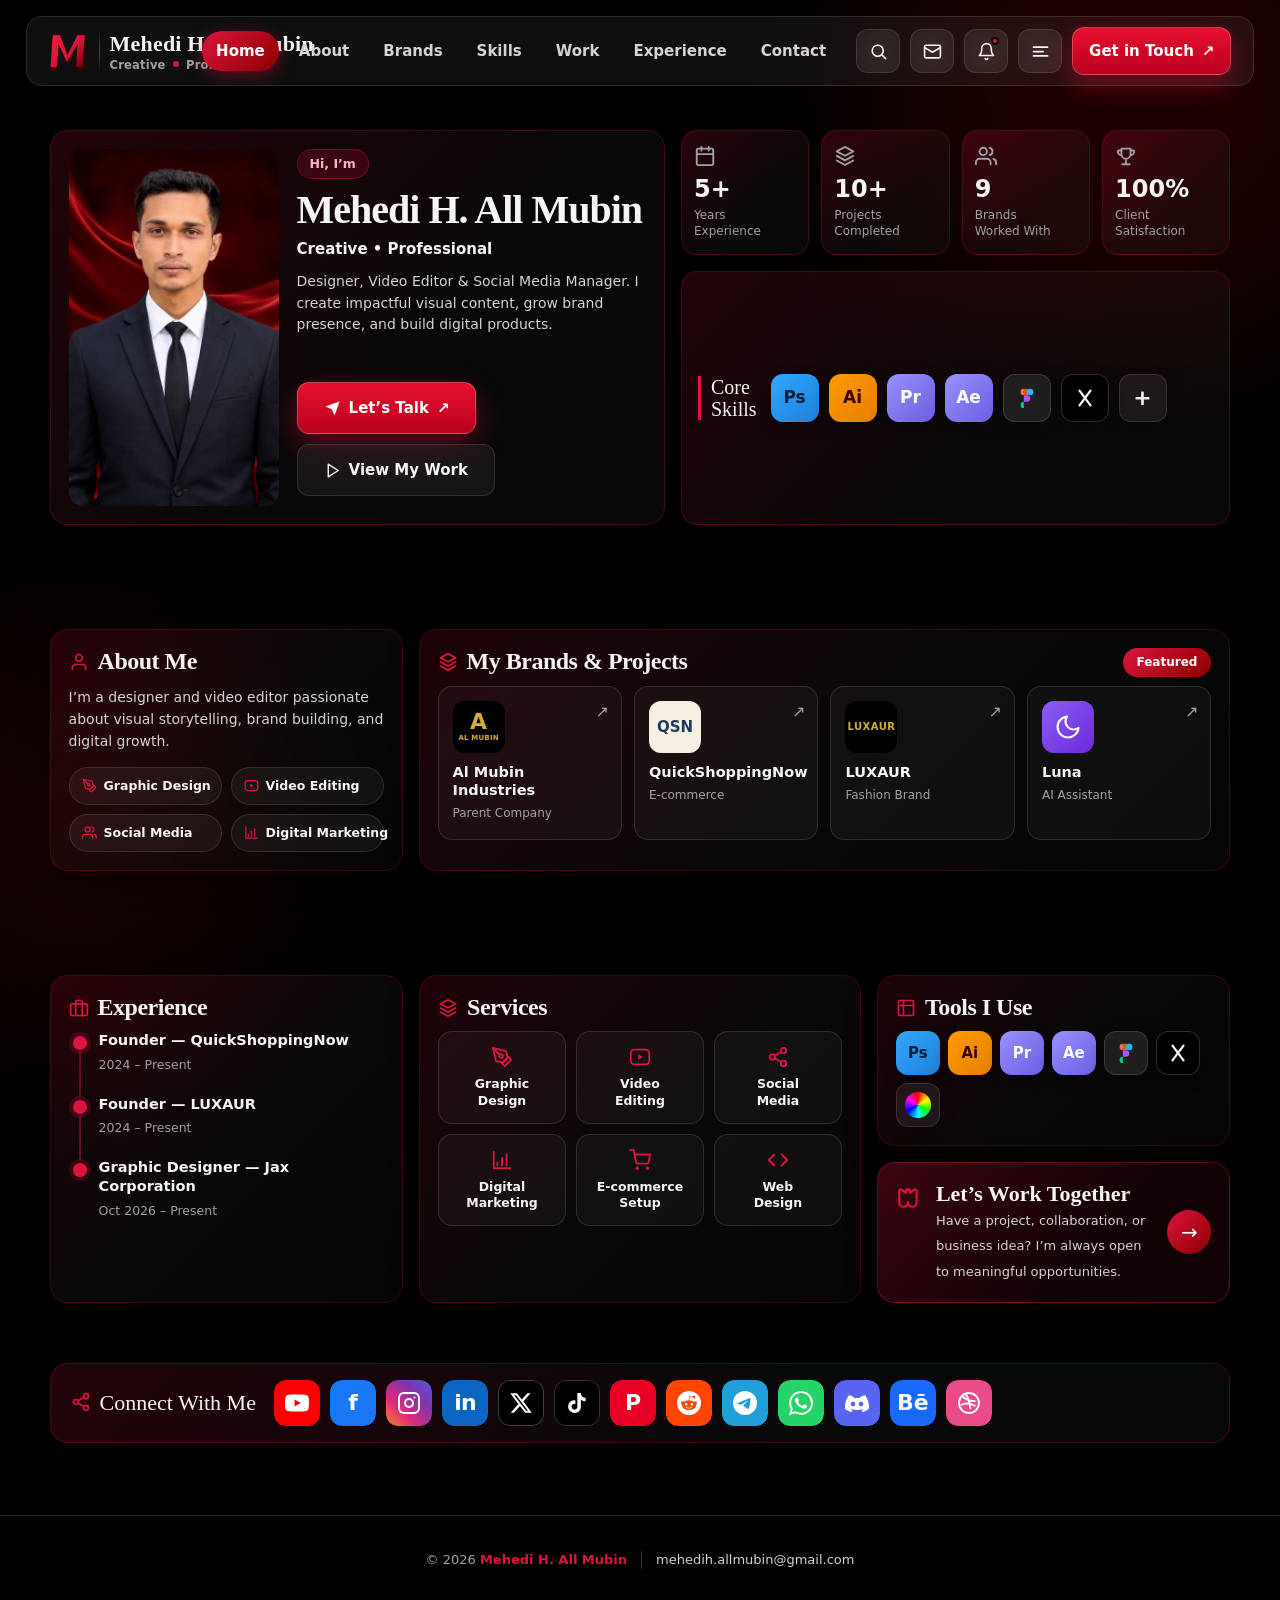
==== commit d994c2ac: "Connect With Me bar: one-line label, icons right after text, responsive icon count" ====
--- a/01. index.html
+++ b/01. index.html
@@ -168,7 +168,7 @@
     </section>
     <!-- CONNECT -->
     <section class="hp-connect">
-      <span class="hp-connect-h"><span class="hp-h-ic"><svg width="20" height="20" viewBox="0 0 24 24" fill="none" stroke="currentColor" stroke-width="2" stroke-linecap="round" stroke-linejoin="round" aria-hidden="true"><circle cx="18" cy="5" r="3"/><circle cx="6" cy="12" r="3"/><circle cx="18" cy="19" r="3"/><path d="M8.6 13.5l6.8 4M15.4 6.5l-6.8 4"/></svg></span>Connect<br>With Me</span>
+      <span class="hp-connect-h"><span class="hp-h-ic"><svg width="20" height="20" viewBox="0 0 24 24" fill="none" stroke="currentColor" stroke-width="2" stroke-linecap="round" stroke-linejoin="round" aria-hidden="true"><circle cx="18" cy="5" r="3"/><circle cx="6" cy="12" r="3"/><circle cx="18" cy="19" r="3"/><path d="M8.6 13.5l6.8 4M15.4 6.5l-6.8 4"/></svg></span>Connect With Me</span>
       <div class="hp-connect-icons">
         <a class="hp-con-ic" data-platform="youtube" aria-label="YouTube" href="https://www.youtube.com" target="_blank" rel="noopener"><span class="bl bl-yt"><svg width="24" height="24" viewBox="0 0 24 24" fill="#fff" aria-hidden="true"><path d="M23.5 6.19a3.02 3.02 0 0 0-2.12-2.14C19.5 3.55 12 3.55 12 3.55s-7.5 0-9.38.5A3.02 3.02 0 0 0 .5 6.19C0 8.07 0 12 0 12s0 3.93.5 5.81a3.02 3.02 0 0 0 2.12 2.14c1.88.5 9.38.5 9.38.5s7.5 0 9.38-.5a3.02 3.02 0 0 0 2.12-2.14C24 15.93 24 12 24 12s0-3.93-.5-5.81zM9.55 15.57V8.43L15.82 12l-6.27 3.57z"/></svg></span></a>
         <a class="hp-con-ic" data-platform="facebook" aria-label="Facebook" href="https://www.facebook.com" target="_blank" rel="noopener"><span class="bl bl-fb">f</span></a>
@@ -194,6 +194,38 @@
   <div class="wrap"><span>&copy; 2026 <b>Mehedi H. All Mubin</b></span><span class="home-foot-div" aria-hidden="true"></span><span><a href="mailto:mehedih.allmubin@gmail.com"><svg width="17" height="17" viewBox="0 0 24 24" fill="none" stroke="currentColor" stroke-width="2" stroke-linecap="round" stroke-linejoin="round" aria-hidden="true"><rect x="2" y="4" width="20" height="16" rx="2"/><path d="M22 7l-10 6L2 7"/></svg> mehedih.allmubin@gmail.com</a></span></div>
 </footer>
 <!-- Reviews Admin: settings panel (discreet, opened from the footer Admin link) -->
+<!-- 17. admin-dashboard.html — Admin dashboard (Option A, liquid glass).
+     SOURCE OF TRUTH for the admin panel. Splice into all 6 page sources with
+     apply-admin-dashboard.py (replaces the old admin-modal block
+     up to the toast div). Then run 00. build.py.
+     ALL form IDs below must stay exactly as-is — 03/05/13/14/15/16.js read them.
+     Real data only: stats/donut/at-a-glance read localStorage counts;
+     views/visitors + the analytics chart are honest empty states (static site
+     tracks nothing); recent activity logs real admin opens to localStorage. -->
+<!-- 17. admin-dashboard.html — Admin dashboard (Option A, liquid glass).
+     SOURCE OF TRUTH for the admin panel. Splice into all 6 page sources with
+     apply-admin-dashboard.py (replaces the old admin-modal block
+     up to the toast div). Then run 00. build.py.
+     ALL form IDs below must stay exactly as-is — 03/05/13/14/15/16.js read them.
+     Real data only: stats/donut/at-a-glance read localStorage counts;
+     views/visitors + the analytics chart are honest empty states (static site
+     tracks nothing); recent activity logs real admin opens to localStorage. -->
+<!-- 17. admin-dashboard.html — Admin dashboard (Option A, liquid glass).
+     SOURCE OF TRUTH for the admin panel. Splice into all 6 page sources with
+     apply-admin-dashboard.py (replaces the old admin-modal block
+     up to the toast div). Then run 00. build.py.
+     ALL form IDs below must stay exactly as-is — 03/05/13/14/15/16.js read them.
+     Real data only: stats/donut/at-a-glance read localStorage counts;
+     views/visitors + the analytics chart are honest empty states (static site
+     tracks nothing); recent activity logs real admin opens to localStorage. -->
+<!-- 17. admin-dashboard.html — Admin dashboard (Option A, liquid glass).
+     SOURCE OF TRUTH for the admin panel. Splice into all 6 page sources with
+     apply-admin-dashboard.py (replaces the old admin-modal block
+     up to the toast div). Then run 00. build.py.
+     ALL form IDs below must stay exactly as-is — 03/05/13/14/15/16.js read them.
+     Real data only: stats/donut/at-a-glance read localStorage counts;
+     views/visitors + the analytics chart are honest empty states (static site
+     tracks nothing); recent activity logs real admin opens to localStorage. -->
 <!-- 17. admin-dashboard.html — Admin dashboard (Option A, liquid glass).
      SOURCE OF TRUTH for the admin panel. Splice into all 6 page sources with
      apply-admin-dashboard.py (replaces the old admin-modal block
@@ -829,9 +861,9 @@
 <!-- #mawa login: full-page, only email + password. No other content. -->
 <div id="mawa-login" class="mawa-login" hidden>
   <div class="mawa-login-card">
-    <input id="mawa-email" type="email" autocomplete="username" placeholder="Email" aria-label="Email">
+    <input id="mawa-id" type="text" autocomplete="username" placeholder="Username or Email" aria-label="Username or Email">
     <input id="mawa-pass" type="password" autocomplete="current-password" placeholder="Password" aria-label="Password">
-    <p id="mawa-error" class="mawa-error" hidden>Wrong email or password.</p>
+    <p id="mawa-error" class="mawa-error" hidden>Wrong username/email or password.</p>
     <button type="button" id="mawa-submit" class="btn btn-solid">Log In</button>
   </div>
 </div>
--- a/02. styles.css
+++ b/02. styles.css
@@ -20,7 +20,7 @@
   ::selection{background:var(--crimson);color:#fff}
   a{color:var(--crimson)}
   a:focus-visible,button:focus-visible,input:focus-visible{outline:3px solid var(--crimson);outline-offset:2px}
-  .wrap{position:relative;z-index:1;max-width:1080px;margin:0 auto;padding:0 24px}
+  .wrap{position:relative;z-index:1;max-width:min(96vw,2400px);margin:0 auto;padding:0 24px}
   .crimson{color:var(--crimson)}
   .label{font-size:12px;font-weight:700;letter-spacing:2.5px;text-transform:uppercase;color:var(--crimson)}
   .label::before{content:"";display:inline-block;width:28px;height:2px;background:var(--blood);vertical-align:middle;margin-right:10px}
@@ -429,9 +429,8 @@
   }
   /* Wide screens: use more of the viewport so the sides don't sit empty.
      Text stays readable because it lives in grid columns, not full-width lines. */
-  @media (min-width:1280px){ .wrap{max-width:1200px} }
-  @media (min-width:1600px){ .wrap{max-width:1400px} .portrait-wrap{max-width:340px} }
-  @media (min-width:1920px){ .wrap{max-width:1560px} .hero-grid{gap:64px} .about-grid{gap:64px} .portrait-wrap{max-width:360px} }
+  @media (min-width:1600px){ .portrait-wrap{max-width:340px} }
+  @media (min-width:1920px){ .hero-grid{gap:64px} .about-grid{gap:64px} .portrait-wrap{max-width:360px} }
   @media (prefers-reduced-motion:reduce){
     html{scroll-behavior:auto}
     *{transition:none!important;animation:none!important}
@@ -699,6 +698,7 @@
   .bt-jomidar{background:#1B4D2E}
   .bt-rekha{background:#C0392B}
   .bt-ami{background:#000;color:#D4AF37}
+  .bt-luna{background:linear-gradient(135deg,#8B5CF6,#6D28D9)}
   .bt-default{background:rgba(220,20,60,.16);color:var(--crimson);border:1px solid rgba(220,20,60,.3)}
   /* Social Links bar. */
   .home-social-bar{display:flex;align-items:center;gap:18px;margin-top:20px;padding:16px 22px;border-radius:18px;background:linear-gradient(135deg,rgba(255,255,255,.07),rgba(255,255,255,.02));border:1px solid rgba(255,255,255,.11);backdrop-filter:blur(14px);box-shadow:0 12px 34px rgba(0,0,0,.35)}
@@ -1088,8 +1088,9 @@
 .hp-work-arrow{flex:none;width:44px;height:44px;border-radius:50%;background:linear-gradient(135deg,#DC143C,#8B0000);color:#fff;display:flex;align-items:center;justify-content:center;font-size:20px}
 /* --- connect bar --- */
 .hp-connect{display:flex;align-items:center;gap:18px;background:linear-gradient(135deg,rgba(220,20,60,.16),rgba(255,255,255,.03) 60%);border:1px solid rgba(220,20,60,.25);border-radius:18px;padding:16px 20px}
-.hp-connect-h{font-family:'Cormorant',serif;font-size:22px;line-height:1.15;display:flex;align-items:center;gap:9px;flex:none}
-.hp-connect-icons{flex:1;display:flex;gap:10px;justify-content:flex-end;flex-wrap:wrap}
+.hp-connect-h{font-family:'Cormorant',serif;font-size:22px;line-height:1.15;display:flex;align-items:center;gap:9px;flex:none;white-space:nowrap}
+.hp-connect-icons{flex:1;display:flex;gap:10px;justify-content:flex-start;flex-wrap:nowrap;overflow:hidden;min-width:0}
+.hp-connect-icons .hp-con-hide{display:none}
 .hp-con-ic{flex:none;width:46px;height:46px;border-radius:12px;overflow:hidden;display:block}
 .hp-con-ic .bl{width:46px;height:46px;border-radius:12px;font-size:22px}
 .hp-con-ic .bl svg{width:24px;height:24px}
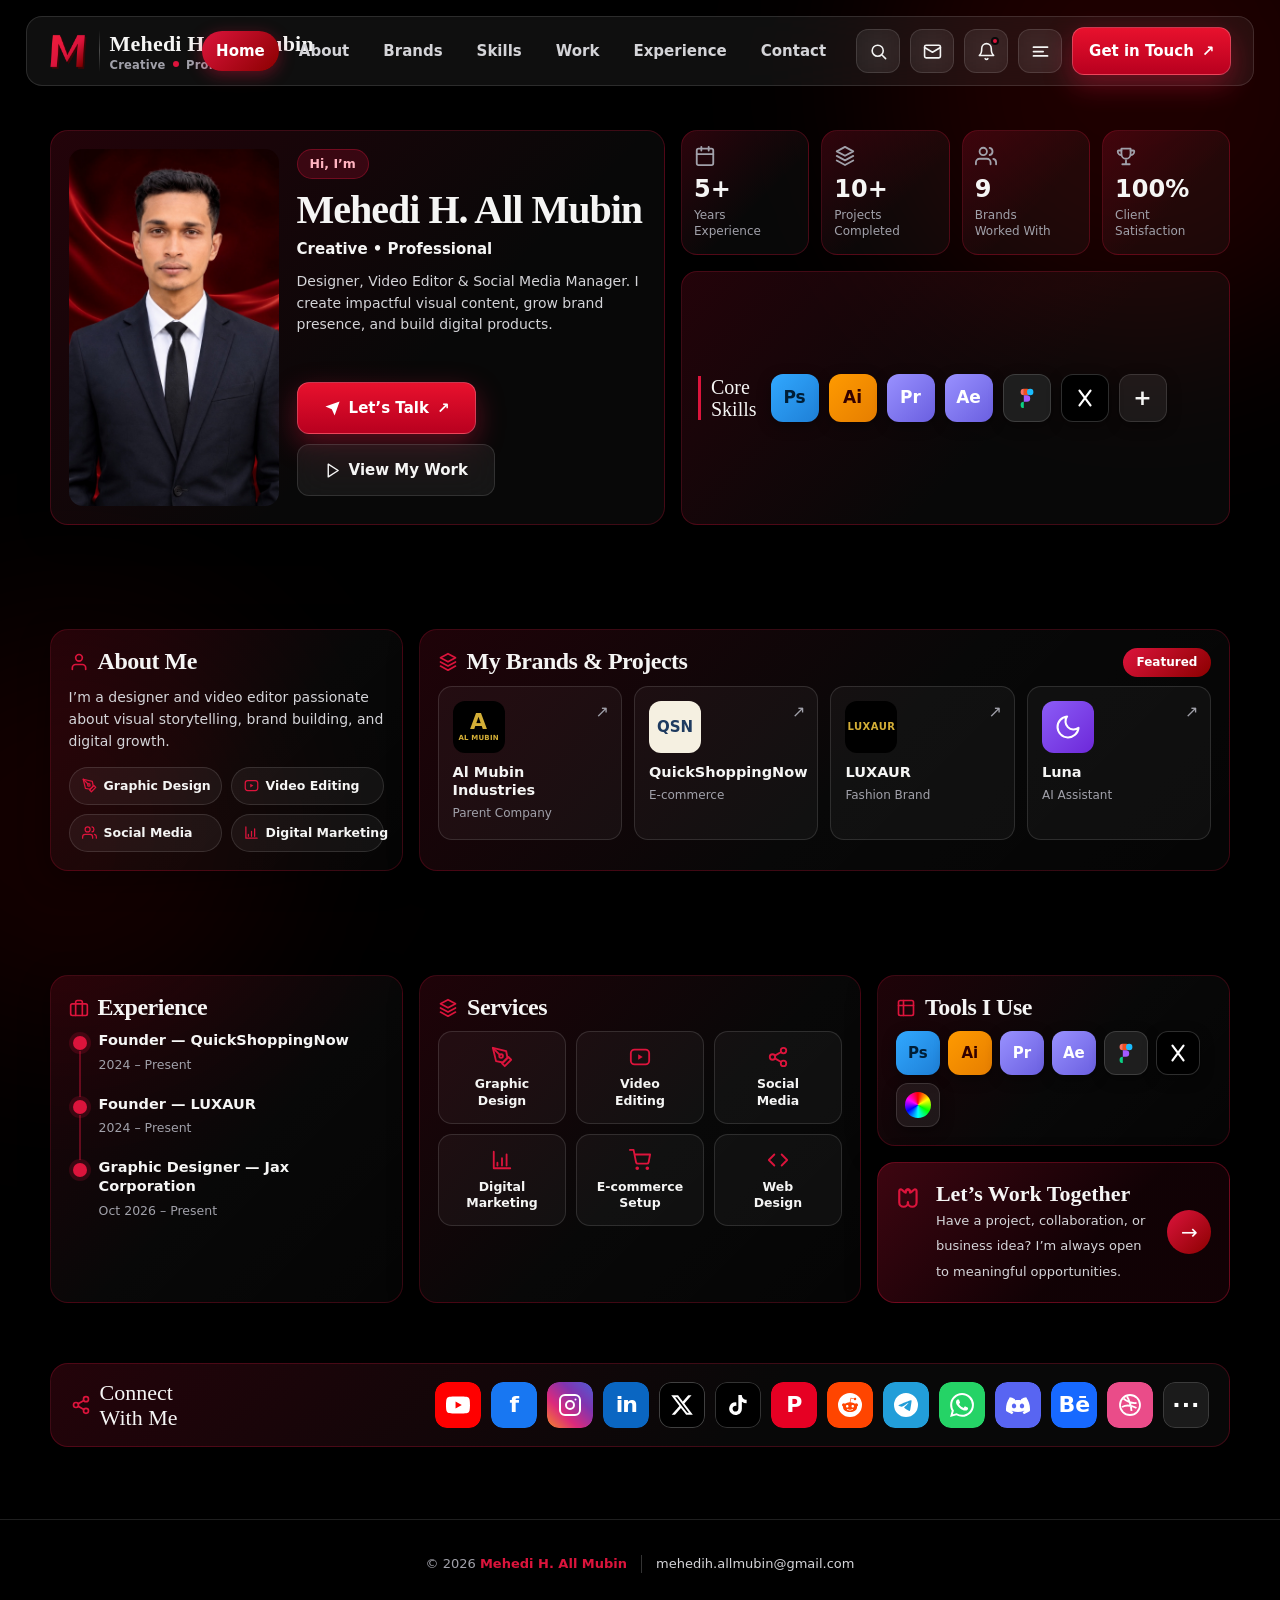
==== commit ebe9cf7c: "Revert to featured-brands state (2d6e9a7): remove terminal portfolio + Connect bar rebuild" ====
--- a/01. index.html
+++ b/01. index.html
@@ -168,7 +168,7 @@
     </section>
     <!-- CONNECT -->
     <section class="hp-connect">
-      <span class="hp-connect-h"><span class="hp-h-ic"><svg width="20" height="20" viewBox="0 0 24 24" fill="none" stroke="currentColor" stroke-width="2" stroke-linecap="round" stroke-linejoin="round" aria-hidden="true"><circle cx="18" cy="5" r="3"/><circle cx="6" cy="12" r="3"/><circle cx="18" cy="19" r="3"/><path d="M8.6 13.5l6.8 4M15.4 6.5l-6.8 4"/></svg></span>Connect With Me</span>
+      <span class="hp-connect-h"><span class="hp-h-ic"><svg width="20" height="20" viewBox="0 0 24 24" fill="none" stroke="currentColor" stroke-width="2" stroke-linecap="round" stroke-linejoin="round" aria-hidden="true"><circle cx="18" cy="5" r="3"/><circle cx="6" cy="12" r="3"/><circle cx="18" cy="19" r="3"/><path d="M8.6 13.5l6.8 4M15.4 6.5l-6.8 4"/></svg></span>Connect<br>With Me</span>
       <div class="hp-connect-icons">
         <a class="hp-con-ic" data-platform="youtube" aria-label="YouTube" href="https://www.youtube.com" target="_blank" rel="noopener"><span class="bl bl-yt"><svg width="24" height="24" viewBox="0 0 24 24" fill="#fff" aria-hidden="true"><path d="M23.5 6.19a3.02 3.02 0 0 0-2.12-2.14C19.5 3.55 12 3.55 12 3.55s-7.5 0-9.38.5A3.02 3.02 0 0 0 .5 6.19C0 8.07 0 12 0 12s0 3.93.5 5.81a3.02 3.02 0 0 0 2.12 2.14c1.88.5 9.38.5 9.38.5s7.5 0 9.38-.5a3.02 3.02 0 0 0 2.12-2.14C24 15.93 24 12 24 12s0-3.93-.5-5.81zM9.55 15.57V8.43L15.82 12l-6.27 3.57z"/></svg></span></a>
         <a class="hp-con-ic" data-platform="facebook" aria-label="Facebook" href="https://www.facebook.com" target="_blank" rel="noopener"><span class="bl bl-fb">f</span></a>
@@ -194,38 +194,6 @@
   <div class="wrap"><span>&copy; 2026 <b>Mehedi H. All Mubin</b></span><span class="home-foot-div" aria-hidden="true"></span><span><a href="mailto:mehedih.allmubin@gmail.com"><svg width="17" height="17" viewBox="0 0 24 24" fill="none" stroke="currentColor" stroke-width="2" stroke-linecap="round" stroke-linejoin="round" aria-hidden="true"><rect x="2" y="4" width="20" height="16" rx="2"/><path d="M22 7l-10 6L2 7"/></svg> mehedih.allmubin@gmail.com</a></span></div>
 </footer>
 <!-- Reviews Admin: settings panel (discreet, opened from the footer Admin link) -->
-<!-- 17. admin-dashboard.html — Admin dashboard (Option A, liquid glass).
-     SOURCE OF TRUTH for the admin panel. Splice into all 6 page sources with
-     apply-admin-dashboard.py (replaces the old admin-modal block
-     up to the toast div). Then run 00. build.py.
-     ALL form IDs below must stay exactly as-is — 03/05/13/14/15/16.js read them.
-     Real data only: stats/donut/at-a-glance read localStorage counts;
-     views/visitors + the analytics chart are honest empty states (static site
-     tracks nothing); recent activity logs real admin opens to localStorage. -->
-<!-- 17. admin-dashboard.html — Admin dashboard (Option A, liquid glass).
-     SOURCE OF TRUTH for the admin panel. Splice into all 6 page sources with
-     apply-admin-dashboard.py (replaces the old admin-modal block
-     up to the toast div). Then run 00. build.py.
-     ALL form IDs below must stay exactly as-is — 03/05/13/14/15/16.js read them.
-     Real data only: stats/donut/at-a-glance read localStorage counts;
-     views/visitors + the analytics chart are honest empty states (static site
-     tracks nothing); recent activity logs real admin opens to localStorage. -->
-<!-- 17. admin-dashboard.html — Admin dashboard (Option A, liquid glass).
-     SOURCE OF TRUTH for the admin panel. Splice into all 6 page sources with
-     apply-admin-dashboard.py (replaces the old admin-modal block
-     up to the toast div). Then run 00. build.py.
-     ALL form IDs below must stay exactly as-is — 03/05/13/14/15/16.js read them.
-     Real data only: stats/donut/at-a-glance read localStorage counts;
-     views/visitors + the analytics chart are honest empty states (static site
-     tracks nothing); recent activity logs real admin opens to localStorage. -->
-<!-- 17. admin-dashboard.html — Admin dashboard (Option A, liquid glass).
-     SOURCE OF TRUTH for the admin panel. Splice into all 6 page sources with
-     apply-admin-dashboard.py (replaces the old admin-modal block
-     up to the toast div). Then run 00. build.py.
-     ALL form IDs below must stay exactly as-is — 03/05/13/14/15/16.js read them.
-     Real data only: stats/donut/at-a-glance read localStorage counts;
-     views/visitors + the analytics chart are honest empty states (static site
-     tracks nothing); recent activity logs real admin opens to localStorage. -->
 <!-- 17. admin-dashboard.html — Admin dashboard (Option A, liquid glass).
      SOURCE OF TRUTH for the admin panel. Splice into all 6 page sources with
      apply-admin-dashboard.py (replaces the old admin-modal block
@@ -861,9 +829,9 @@
 <!-- #mawa login: full-page, only email + password. No other content. -->
 <div id="mawa-login" class="mawa-login" hidden>
   <div class="mawa-login-card">
-    <input id="mawa-id" type="text" autocomplete="username" placeholder="Username or Email" aria-label="Username or Email">
+    <input id="mawa-email" type="email" autocomplete="username" placeholder="Email" aria-label="Email">
     <input id="mawa-pass" type="password" autocomplete="current-password" placeholder="Password" aria-label="Password">
-    <p id="mawa-error" class="mawa-error" hidden>Wrong username/email or password.</p>
+    <p id="mawa-error" class="mawa-error" hidden>Wrong email or password.</p>
     <button type="button" id="mawa-submit" class="btn btn-solid">Log In</button>
   </div>
 </div>
--- a/02. styles.css
+++ b/02. styles.css
@@ -1088,9 +1088,8 @@
 .hp-work-arrow{flex:none;width:44px;height:44px;border-radius:50%;background:linear-gradient(135deg,#DC143C,#8B0000);color:#fff;display:flex;align-items:center;justify-content:center;font-size:20px}
 /* --- connect bar --- */
 .hp-connect{display:flex;align-items:center;gap:18px;background:linear-gradient(135deg,rgba(220,20,60,.16),rgba(255,255,255,.03) 60%);border:1px solid rgba(220,20,60,.25);border-radius:18px;padding:16px 20px}
-.hp-connect-h{font-family:'Cormorant',serif;font-size:22px;line-height:1.15;display:flex;align-items:center;gap:9px;flex:none;white-space:nowrap}
-.hp-connect-icons{flex:1;display:flex;gap:10px;justify-content:flex-start;flex-wrap:nowrap;overflow:hidden;min-width:0}
-.hp-connect-icons .hp-con-hide{display:none}
+.hp-connect-h{font-family:'Cormorant',serif;font-size:22px;line-height:1.15;display:flex;align-items:center;gap:9px;flex:none}
+.hp-connect-icons{flex:1;display:flex;gap:10px;justify-content:flex-end;flex-wrap:wrap}
 .hp-con-ic{flex:none;width:46px;height:46px;border-radius:12px;overflow:hidden;display:block}
 .hp-con-ic .bl{width:46px;height:46px;border-radius:12px;font-size:22px}
 .hp-con-ic .bl svg{width:24px;height:24px}
